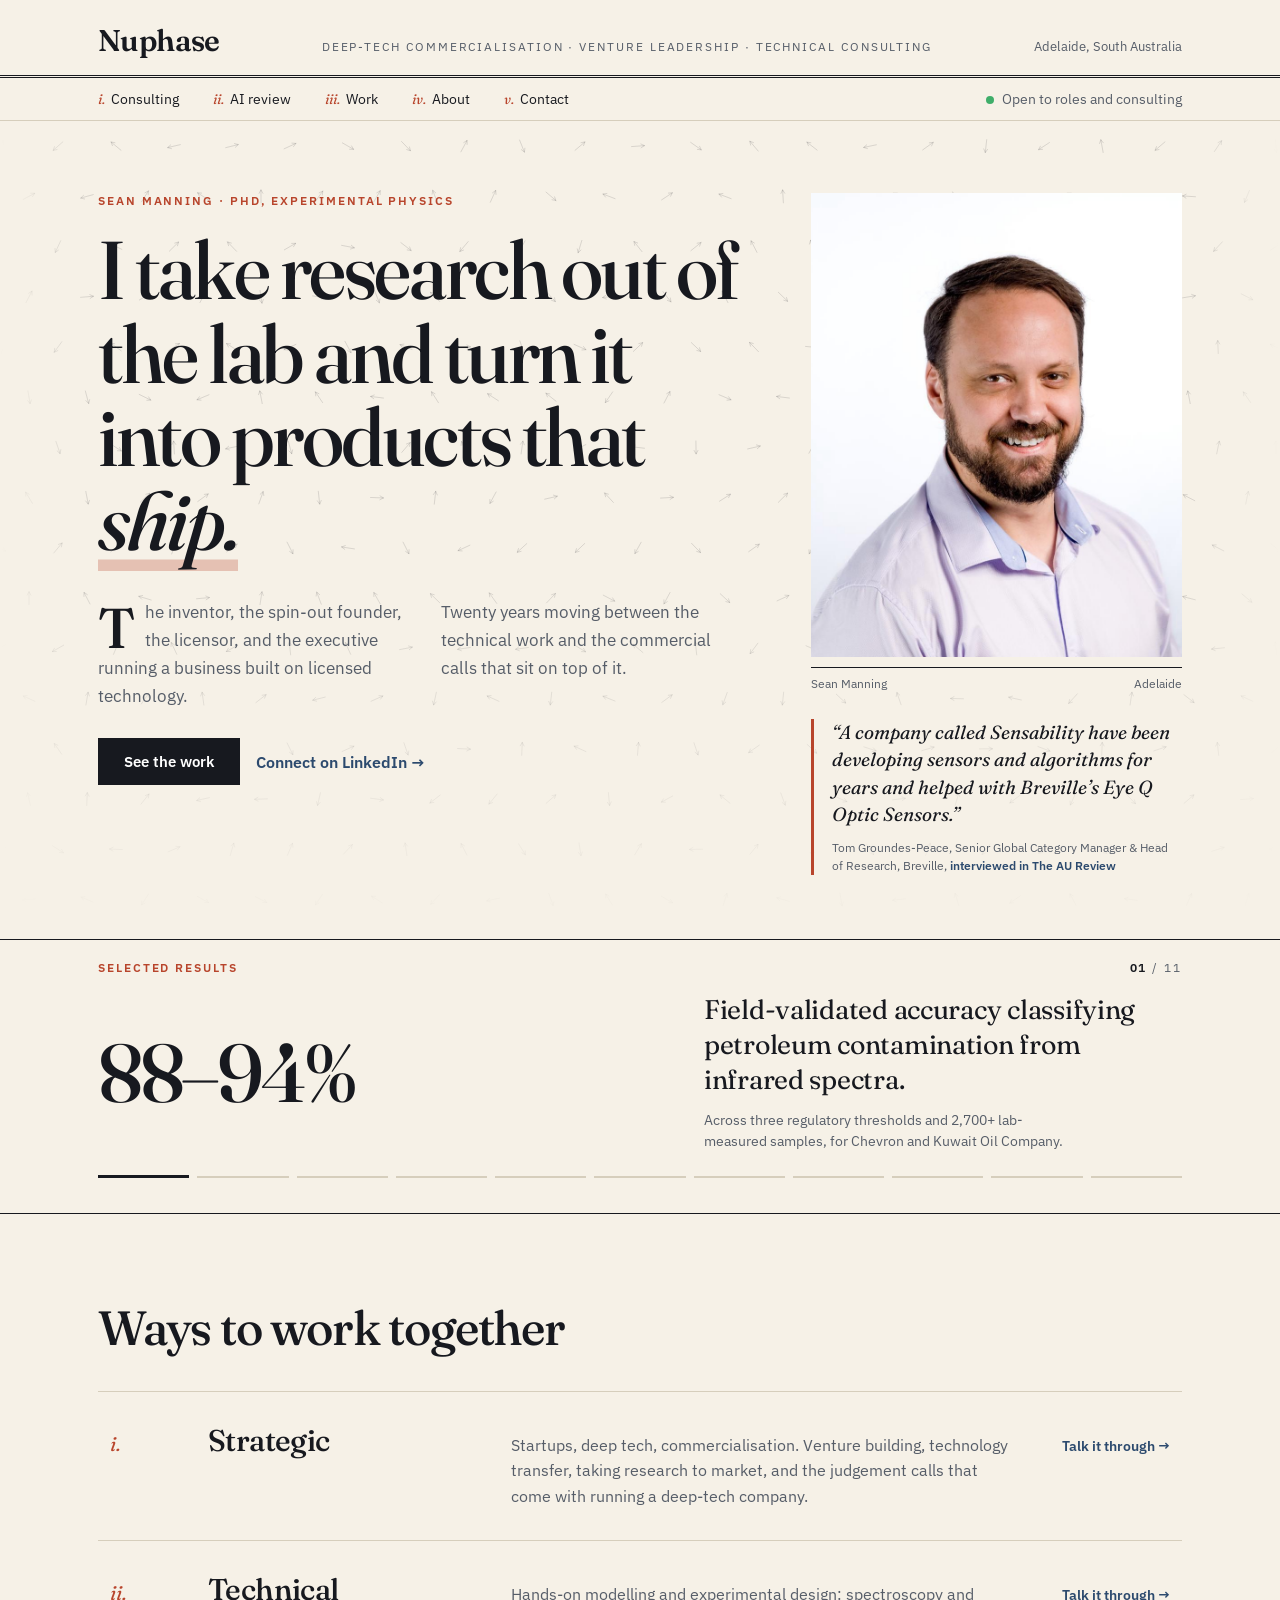
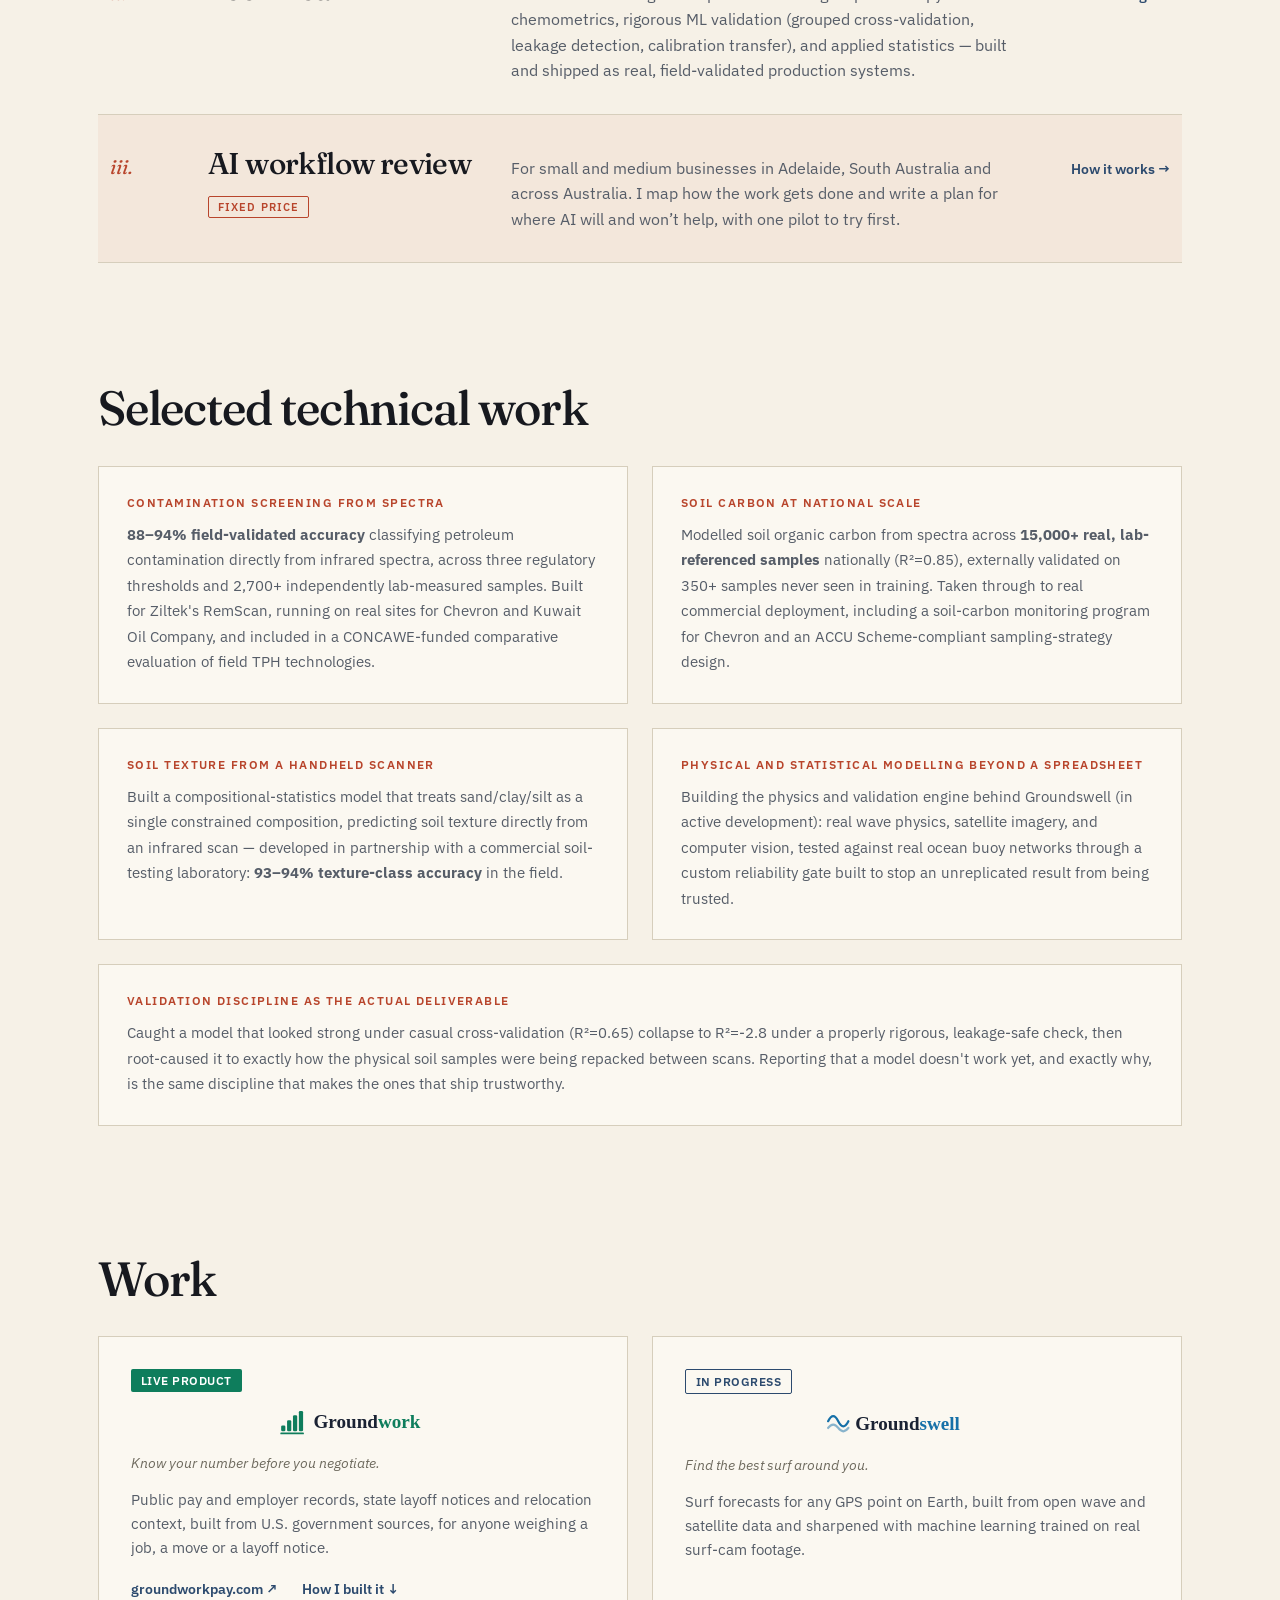
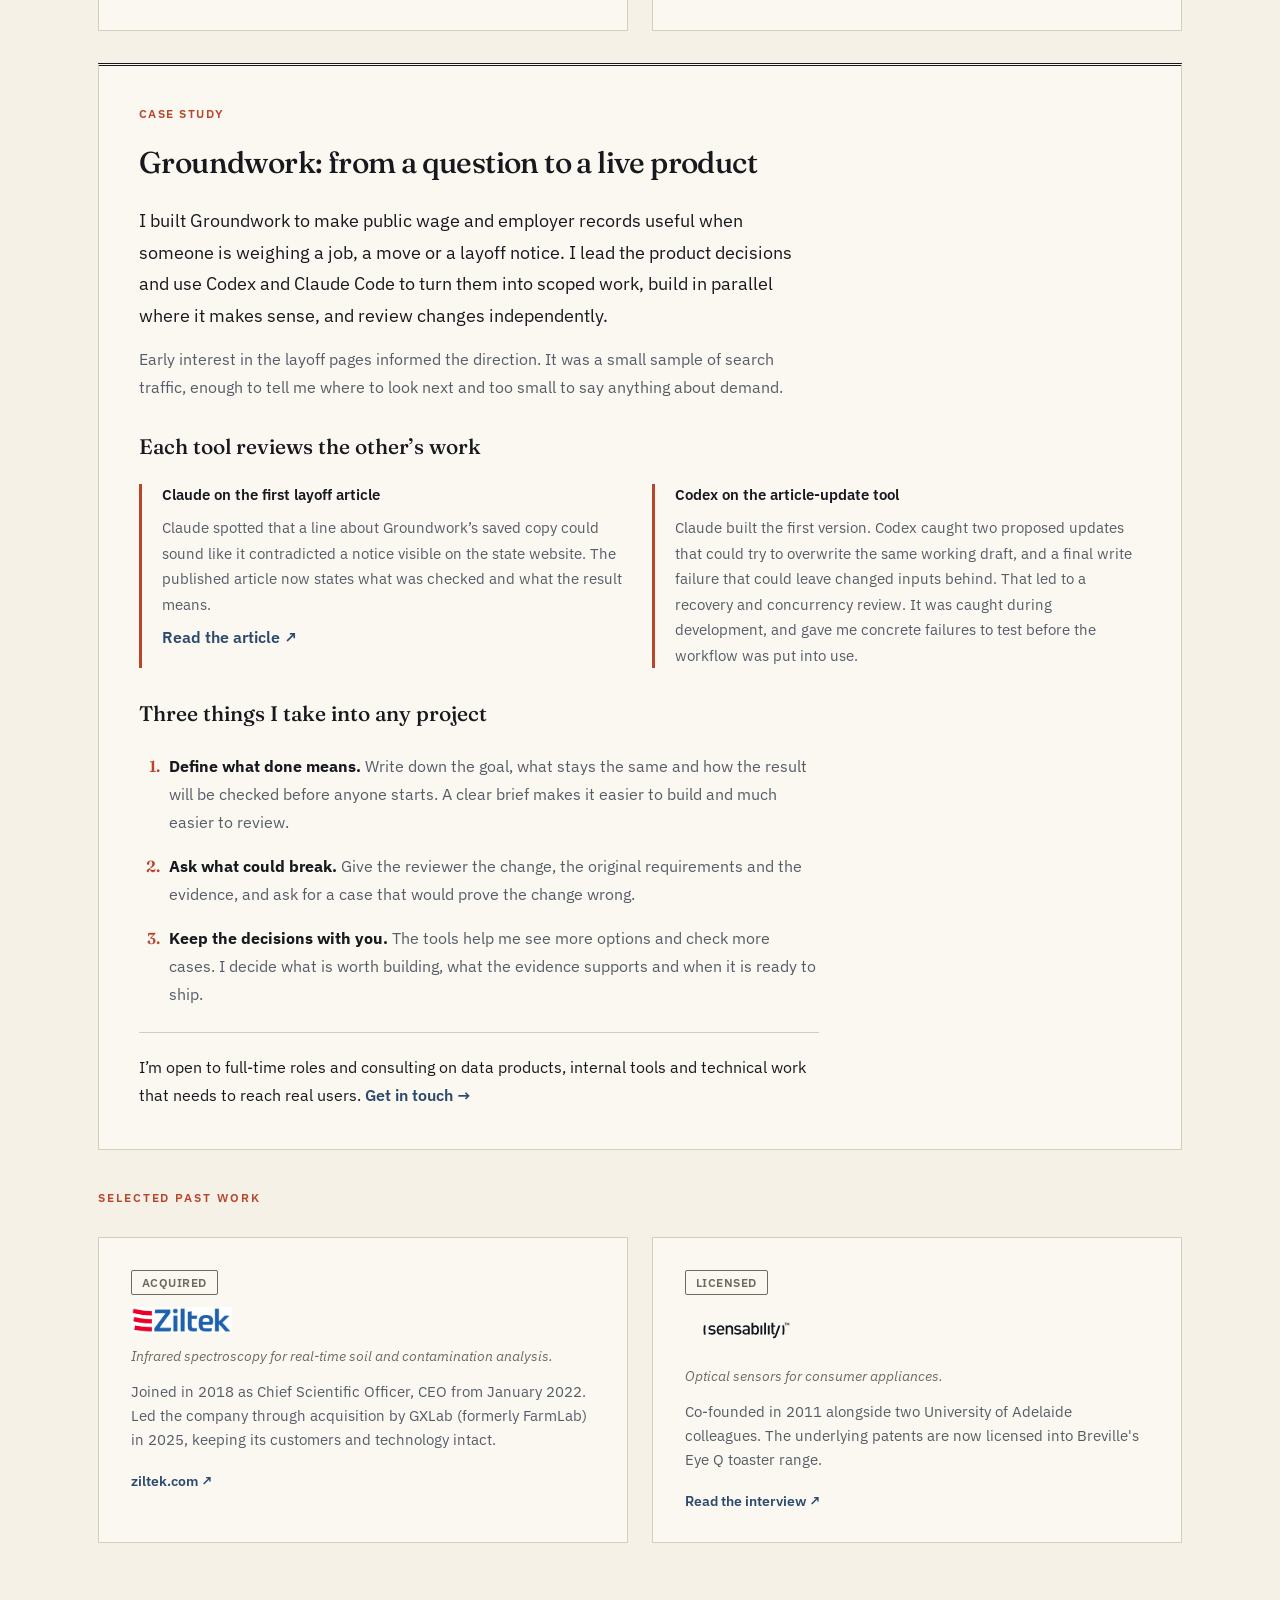
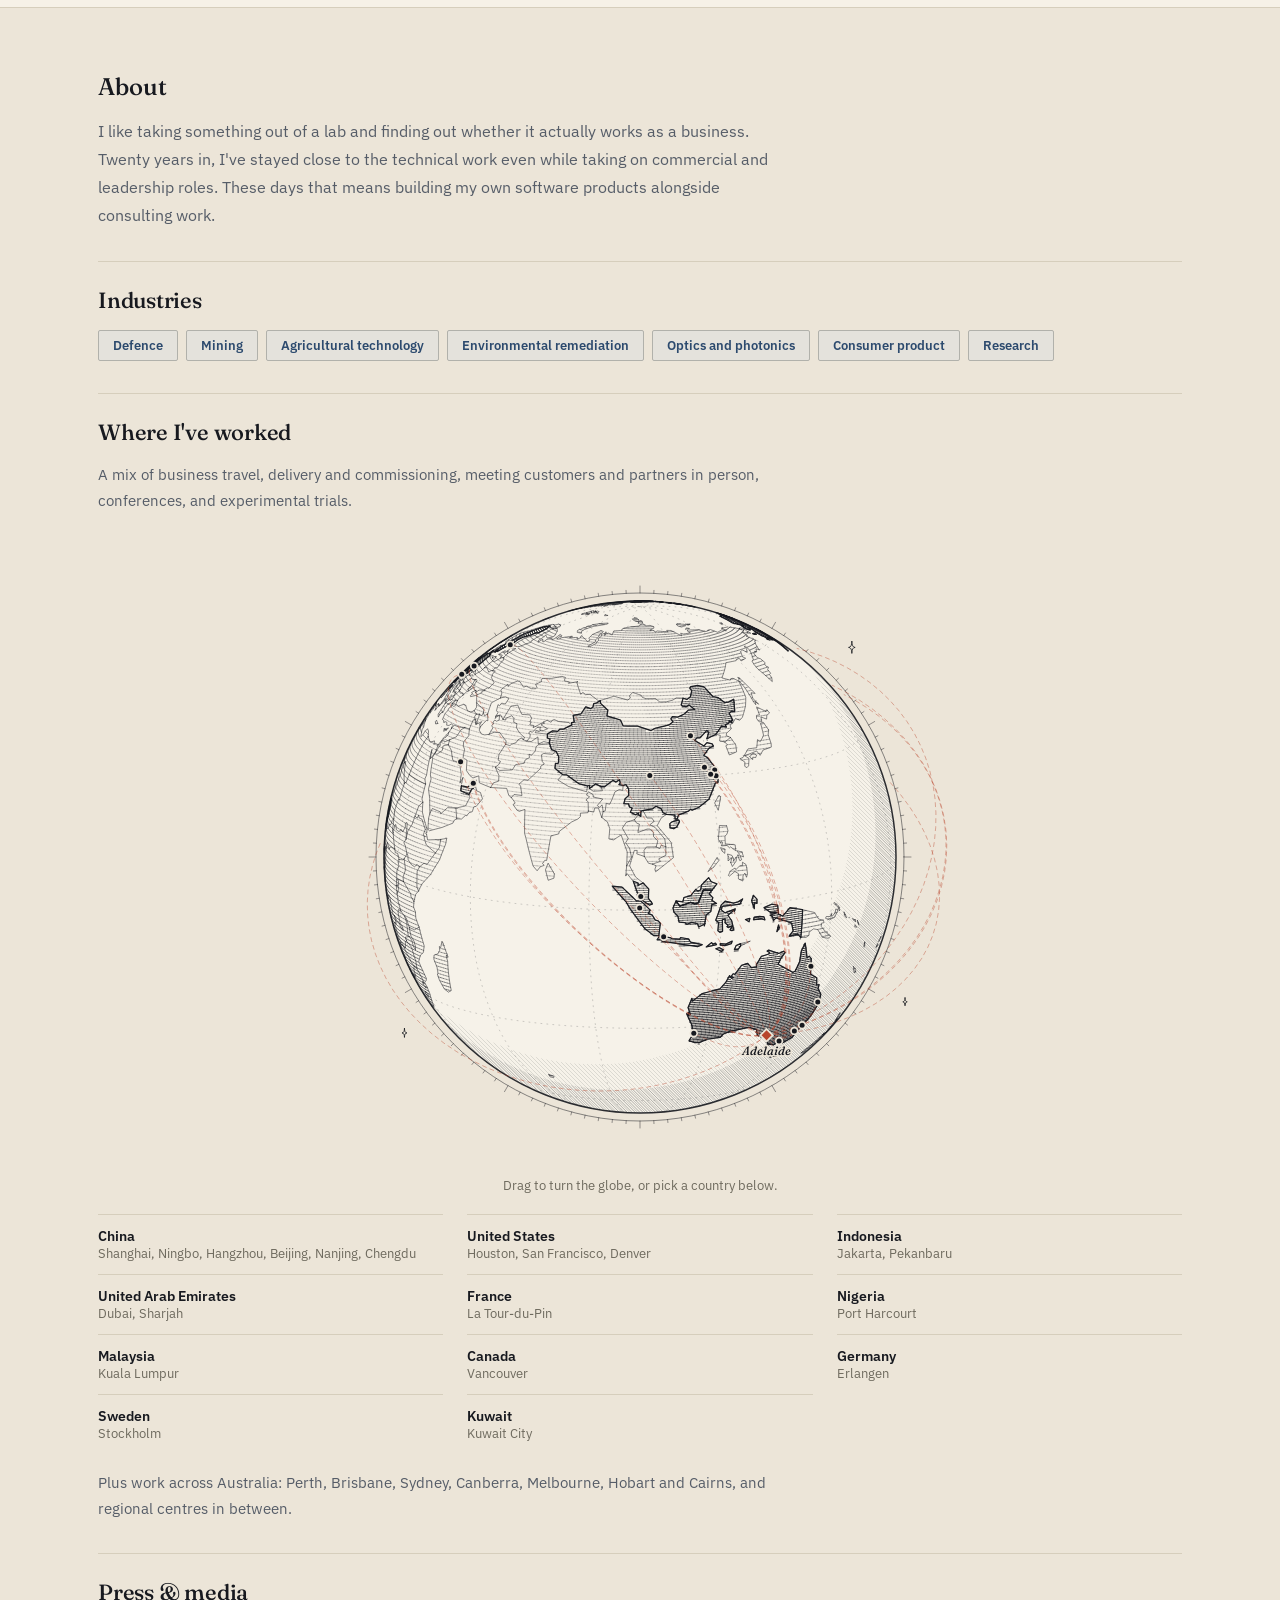
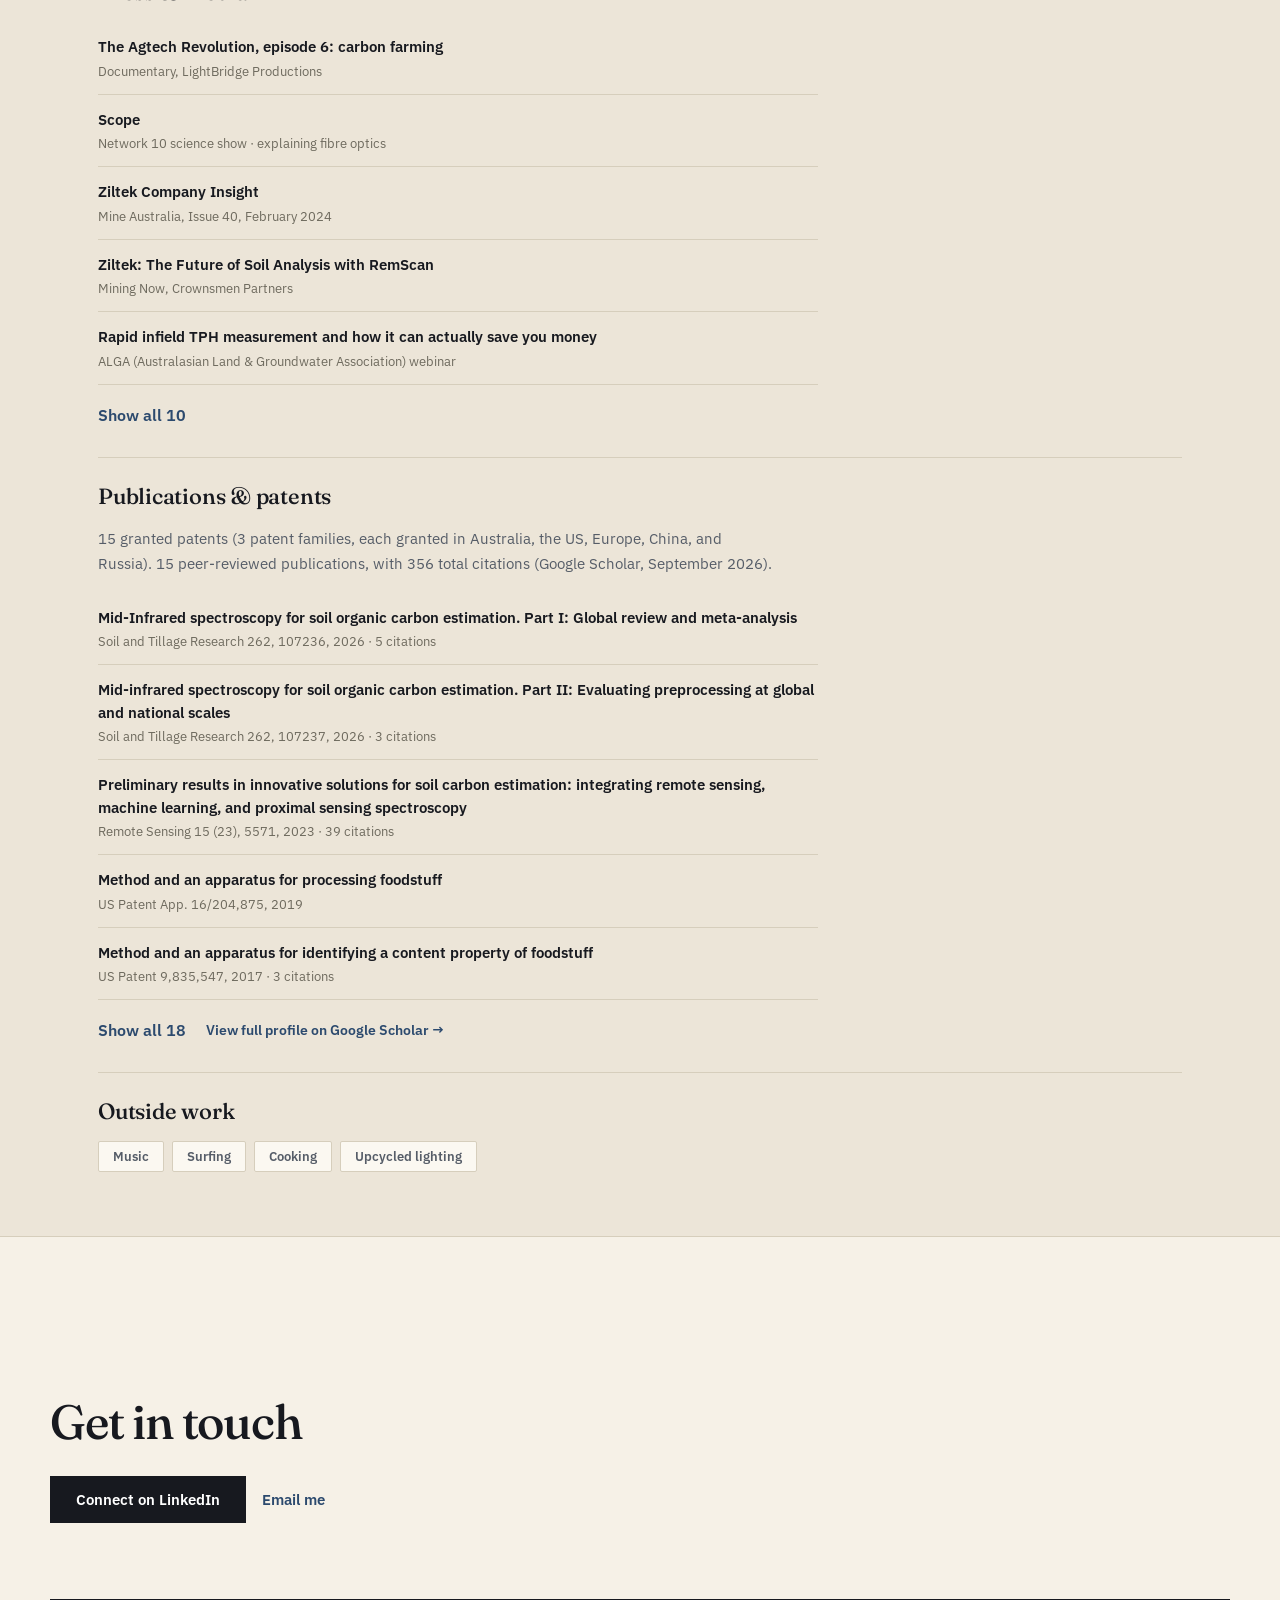
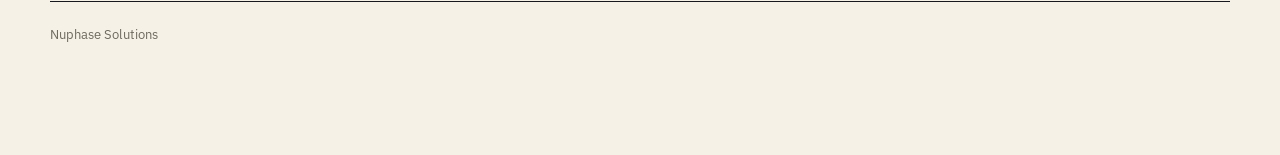
==== index.html @ c2820732 "Correct Ziltek CEO start date to January 2022 and CSO title Co-Authored-By: Claude Sonnet 5.5 <norep" ====
<!doctype html>
<html lang="en">
<head>
<meta charset="utf-8">
<meta name="viewport" content="width=device-width, initial-scale=1">
<script async src="https://www.googletagmanager.com/gtag/js?id=G-E9MF7V7F8T"></script>
<script>
  window.dataLayer = window.dataLayer || [];
  function gtag(){dataLayer.push(arguments);}
  gtag('js', new Date());
  gtag('config', 'G-E9MF7V7F8T');
</script>
<title>Sean Manning | Deep-Tech Commercialisation Consultant | Nuphase</title>
<meta name="description" content="Sean Manning, PhD physicist and former CEO. Consulting on deep-tech commercialisation, venture building, spectroscopy, chemometrics and machine learning.">
<link rel="canonical" href="https://nuphase.tech/">
<link rel="icon" type="image/svg+xml" href="assets/favicon.svg">
<meta property="og:type" content="website">
<meta property="og:locale" content="en_AU">
<meta property="og:url" content="https://nuphase.tech/">
<meta property="og:site_name" content="Nuphase">
<meta property="og:title" content="Sean Manning | Deep-Tech Commercialisation Consultant">
<meta property="og:description" content="PhD physicist and former CEO. Consulting on deep-tech commercialisation, venture building, spectroscopy, chemometrics and machine learning.">
<meta property="og:image" content="https://nuphase.tech/assets/headshot.jpg">
<meta property="og:image:width" content="1024">
<meta property="og:image:height" content="1024">
<meta property="og:image:alt" content="Sean Manning">
<meta name="twitter:card" content="summary_large_image">
<meta name="twitter:title" content="Sean Manning | Deep-Tech Commercialisation Consultant">
<meta name="twitter:description" content="PhD physicist and former CEO. Consulting on deep-tech commercialisation, venture building, spectroscopy, chemometrics and machine learning.">
<meta name="twitter:image" content="https://nuphase.tech/assets/headshot.jpg">
<script type="application/ld+json">
{
  "@context": "https://schema.org",
  "@graph": [
    {
      "@type": "WebSite",
      "@id": "https://nuphase.tech/#website",
      "url": "https://nuphase.tech/",
      "name": "Nuphase",
      "publisher": { "@id": "https://nuphase.tech/#person" }
    },
    {
      "@type": "Person",
      "@id": "https://nuphase.tech/#person",
      "name": "Sean Manning",
      "honorificPrefix": "Dr",
      "url": "https://nuphase.tech/",
      "image": "https://nuphase.tech/assets/headshot.jpg",
      "description": "PhD physicist and former CEO. Consulting on deep-tech commercialisation, venture building, spectroscopy, chemometrics and machine learning.",
      "jobTitle": "Deep-tech commercialisation consultant",
      "worksFor": { "@type": "Organization", "name": "Nuphase" },
      "alumniOf": { "@type": "CollegeOrUniversity", "name": "University of Adelaide" },
      "knowsAbout": ["Research commercialisation", "Technology transfer", "Venture building", "Spectroscopy", "Chemometrics", "Machine learning", "Experimental design", "AI workflow design for small business"],
      "sameAs": [
        "https://www.linkedin.com/in/sean-manning-827510138/",
        "https://scholar.google.com/citations?user=vvfIEkIAAAAJ"
      ]
    }
  ]
}
</script>
<link rel="preconnect" href="https://fonts.googleapis.com">
<link rel="preconnect" href="https://fonts.gstatic.com" crossorigin>
<link href="https://fonts.googleapis.com/css2?family=Fraunces:ital,opsz,wght@0,9..144,500;0,9..144,600;0,9..144,700;1,9..144,500&family=IBM+Plex+Sans:wght@400;500;600&display=swap" rel="stylesheet">
<link rel="stylesheet" href="styles.css">
</head>
<body>

<header class="mast">
  <div class="wrap">
    <div class="logo">Nuphase</div>
    <div class="tagline">Deep-tech commercialisation &middot; Venture leadership &middot; Technical consulting</div>
    <div class="where">Adelaide, South Australia</div>
  </div>
</header>
<nav class="contents" aria-label="Sections">
  <div class="wrap">
    <a href="#consulting"><span>i.</span>Consulting</a>
    <a href="/ai-workflow-review/"><span>ii.</span>AI review</a>
    <a href="#work"><span>iii.</span>Work</a>
    <a href="#about"><span>iv.</span>About</a>
    <a href="#contact"><span>v.</span>Contact</a>
    <div class="sp"></div>
    <div class="live"><i></i>Open to roles and consulting</div>
  </div>
</nav>

<section class="hero-home">
  <canvas id="vf" aria-hidden="true"></canvas>
  <div class="wrap hero-grid">
    <div class="hero-main">
      <div class="kicker">Sean Manning &middot; PhD, experimental physics</div>
      <h1>I take research out of the lab and turn it into products that <em>ship.</em></h1>
      <div class="intro">
        <p>The inventor, the spin-out founder, the licensor, and the executive running a business built on licensed technology.</p>
        <p>Twenty years moving between the technical work and the commercial calls that sit on top of it.</p>
      </div>
      <div class="cta-row">
        <a href="#work" class="btn-primary">See the work</a>
        <a href="https://www.linkedin.com/in/sean-manning-827510138/" class="link">Connect on LinkedIn &rarr;</a>
      </div>
    </div>
    <aside class="portrait">
      <img src="assets/headshot.jpg" alt="Sean Manning">
      <div class="cap"><span>Sean Manning</span><span>Adelaide</span></div>
      <blockquote>&ldquo;A company called Sensability have been developing sensors and algorithms for years and helped with Breville&rsquo;s Eye Q Optic Sensors.&rdquo;
        <small>Tom Groundes-Peace, Senior Global Category Manager &amp; Head of Research, Breville, <a href="https://www.theaureview.com/technology/breville-eye-q-toaster-interview-sensors-insights-technology/" class="link">interviewed in The AU Review</a></small></blockquote>
    </aside>
  </div>
</section>

<div class="band achv" id="achv" role="region" aria-label="Selected results">
  <div class="wrap">
    <div class="achv-top">
      <span class="achv-k">Selected results</span>
      <span class="achv-count"><b id="ac-i">01</b> / <span id="ac-n">11</span></span>
    </div>
    <div class="achv-slide" id="slide">
      <div class="achv-fig" id="af">88&ndash;94%</div>
      <div class="achv-text"><p id="at">Field-validated accuracy classifying petroleum contamination from infrared spectra.</p><small id="as">Across three regulatory thresholds and 2,700+ lab-measured samples, for Chevron and Kuwait Oil Company.</small></div>
    </div>
    <div class="achv-pips" id="pips"></div>
  </div>
</div>

<section id="consulting" class="index">
  <div class="wrap">
    <h2>Ways to work together</h2>
    <a class="row" href="#contact">
      <div class="n">i.</div>
      <h3>Strategic</h3>
      <p>Startups, deep tech, commercialisation. Venture building, technology transfer, taking research to market, and the judgement calls that come with running a deep-tech company.</p>
      <div class="go">Talk it through &rarr;</div>
    </a>
    <a class="row" href="#contact">
      <div class="n">ii.</div>
      <h3>Technical</h3>
      <p>Hands-on modelling and experimental design: spectroscopy and chemometrics, rigorous ML validation (grouped cross-validation, leakage detection, calibration transfer), and applied statistics &mdash; built and shipped as real, field-validated production systems.</p>
      <div class="go">Talk it through &rarr;</div>
    </a>
    <a class="row ai" href="/ai-workflow-review/">
      <div class="n">iii.</div>
      <h3>AI workflow review<br><span class="badge">Fixed price</span></h3>
      <p>For small and medium businesses in Adelaide, South Australia and across Australia. I map how the work gets done and write a plan for where AI will and won&rsquo;t help, with one pilot to try first.</p>
      <div class="go">How it works &rarr;</div>
    </a>
  </div>
</section>

<section id="technical-work" class="plain">
  <div class="wrap section-stack">
    <h2>Selected technical work</h2>
    <div class="card-grid">
      <div class="card">
        <div class="card-label">Contamination screening from spectra</div>
        <p><strong>88&ndash;94% field-validated accuracy</strong> classifying petroleum contamination directly from infrared spectra, across three regulatory thresholds and 2,700+ independently lab-measured samples. Built for Ziltek's RemScan, running on real sites for Chevron and Kuwait Oil Company, and included in a CONCAWE-funded comparative evaluation of field TPH technologies.</p>
      </div>
      <div class="card">
        <div class="card-label">Soil carbon at national scale</div>
        <p>Modelled soil organic carbon from spectra across <strong>15,000+ real, lab-referenced samples</strong> nationally (R&sup2;=0.85), externally validated on 350+ samples never seen in training. Taken through to real commercial deployment, including a soil-carbon monitoring program for Chevron and an ACCU Scheme-compliant sampling-strategy design.</p>
      </div>
      <div class="card">
        <div class="card-label">Soil texture from a handheld scanner</div>
        <p>Built a compositional-statistics model that treats sand/clay/silt as a single constrained composition, predicting soil texture directly from an infrared scan &mdash; developed in partnership with a commercial soil-testing laboratory: <strong>93&ndash;94% texture-class accuracy</strong> in the field.</p>
      </div>
      <div class="card">
        <div class="card-label">Physical and statistical modelling beyond a spreadsheet</div>
        <p>Building the physics and validation engine behind Groundswell (in active development): real wave physics, satellite imagery, and computer vision, tested against real ocean buoy networks through a custom reliability gate built to stop an unreplicated result from being trusted.</p>
      </div>
      <div class="card" style="grid-column: 1 / -1;">
        <div class="card-label">Validation discipline as the actual deliverable</div>
        <p>Caught a model that looked strong under casual cross-validation (R&sup2;=0.65) collapse to R&sup2;=-2.8 under a properly rigorous, leakage-safe check, then root-caused it to exactly how the physical soil samples were being repacked between scans. Reporting that a model doesn't work yet, and exactly why, is the same discipline that makes the ones that ship trustworthy.</p>
      </div>
    </div>
  </div>
</section>

<section id="work" class="plain">
  <div class="wrap section-stack">
    <h2>Work</h2>
    <div class="card-grid">
      <div class="card work-card">
        <span class="tag-pill live">Live product</span>
        <img class="logo" src="assets/groundwork-logo.svg" alt="Groundwork">
        <p class="tagline">Know your number before you negotiate.</p>
        <p class="desc">Public pay and employer records, state layoff notices and relocation context, built from U.S. government sources, for anyone weighing a job, a move or a layoff notice.</p>
        <div class="card-links">
          <a href="https://groundworkpay.com" class="link">groundworkpay.com &nearr;</a>
          <a href="#groundwork-case-study" class="link">How I built it &darr;</a>
        </div>
      </div>
      <div class="card work-card">
        <span class="tag-pill in-progress">In progress</span>
        <img class="logo" src="assets/groundswell-logo.svg" alt="Groundswell">
        <p class="tagline">Find the best surf around you.</p>
        <p class="desc">Surf forecasts for any GPS point on Earth, built from open wave and satellite data and sharpened with machine learning trained on real surf-cam footage.</p>
      </div>
    </div>

    <article id="groundwork-case-study" class="case-study" aria-labelledby="gw-case-title">
      <div class="card-label">Case study</div>
      <h3 id="gw-case-title">Groundwork: from a question to a live product</h3>
      <div class="case-body">
        <p class="case-lead">I built Groundwork to make public wage and employer records useful when someone is weighing a job, a move or a layoff notice. I lead the product decisions and use Codex and Claude Code to turn them into scoped work, build in parallel where it makes sense, and review changes independently.</p>
        <p>Early interest in the layoff pages informed the direction. It was a small sample of search traffic, enough to tell me where to look next and too small to say anything about demand.</p>
      </div>

      <h4>Each tool reviews the other&rsquo;s work</h4>
      <div class="review-grid">
        <div class="review">
          <h5>Claude on the first layoff article</h5>
          <p>Claude spotted that a line about Groundwork&rsquo;s saved copy could sound like it contradicted a notice visible on the state website. The published article now states what was checked and what the result means.</p>
          <a href="https://groundworkpay.com/insights/comcast-layoff-notices-pennsylvania-washington" class="link">Read the article &nearr;</a>
        </div>
        <div class="review">
          <h5>Codex on the article-update tool</h5>
          <p>Claude built the first version. Codex caught two proposed updates that could try to overwrite the same working draft, and a final write failure that could leave changed inputs behind. That led to a recovery and concurrency review. It was caught during development, and gave me concrete failures to test before the workflow was put into use.</p>
        </div>
      </div>

      <h4>Three things I take into any project</h4>
      <ol class="principles">
        <li><strong>Define what done means.</strong> Write down the goal, what stays the same and how the result will be checked before anyone starts. A clear brief makes it easier to build and much easier to review.</li>
        <li><strong>Ask what could break.</strong> Give the reviewer the change, the original requirements and the evidence, and ask for a case that would prove the change wrong.</li>
        <li><strong>Keep the decisions with you.</strong> The tools help me see more options and check more cases. I decide what is worth building, what the evidence supports and when it is ready to ship.</li>
      </ol>

      <p class="case-close">I&rsquo;m open to full-time roles and consulting on data products, internal tools and technical work that needs to reach real users. <a href="#contact" class="link">Get in touch &rarr;</a></p>
    </article>

    <p class="work-subhead">Selected past work</p>
    <div class="card-grid">
      <div class="card work-card">
        <span class="tag-pill past">Acquired</span>
        <img class="logo" src="assets/ziltek-logo.png" alt="Ziltek" width="101" height="26" style="height: 26px; width: 101px;">
        <p class="tagline">Infrared spectroscopy for real-time soil and contamination analysis.</p>
        <p class="desc">Joined in 2018 as Chief Scientific Officer, CEO from January 2022. Led the company through acquisition by GXLab (formerly FarmLab) in 2025, keeping its customers and technology intact.</p>
        <a href="https://ziltek.com/products/hardware/remscan/" class="link" style="font-size: 14px; margin-top: 8px;">ziltek.com &nearr;</a>
      </div>
      <div class="card work-card">
        <span class="tag-pill past">Licensed</span>
        <img class="logo" src="assets/sensability-logo.svg" alt="Sensability" width="118" height="46" style="height: 46px; width: 118px;">
        <p class="tagline">Optical sensors for consumer appliances.</p>
        <p class="desc">Co-founded in 2011 alongside two University of Adelaide colleagues. The underlying patents are now licensed into Breville's Eye Q toaster range.</p>
        <a href="https://www.theaureview.com/technology/breville-eye-q-toaster-interview-sensors-insights-technology/" class="link" style="font-size: 14px; margin-top: 8px;">Read the interview &nearr;</a>
      </div>
    </div>
  </div>
</section>

<section id="about" class="panel">
  <div class="wrap section-stack">

    <div class="about-block about-intro">
      <h2>About</h2>
      <p>I like taking something out of a lab and finding out whether it actually works as a business. Twenty years in, I've stayed close to the technical work even while taking on commercial and leadership roles. These days that means building my own software products alongside consulting work.</p>
    </div>

    <div class="about-block">
      <h3>Industries</h3>
      <div class="pill-row">
        <span class="pill accent">Defence</span>
        <span class="pill accent">Mining</span>
        <span class="pill accent">Agricultural technology</span>
        <span class="pill accent">Environmental remediation</span>
        <span class="pill accent">Optics and photonics</span>
        <span class="pill accent">Consumer product</span>
        <span class="pill accent">Research</span>
      </div>
    </div>

    <div class="about-block">
      <h3>Where I've worked</h3>
      <p>A mix of business travel, delivery and commissioning, meeting customers and partners in person, conferences, and experimental trials.</p>
      <figure class="wmap" id="worked-map" aria-hidden="true" hidden><figcaption class="wmap-hint">Drag to turn the globe, or pick a country below.</figcaption></figure>
      <div class="place-grid">
        <div data-c="china"><div class="country">China</div><div class="cities">Shanghai, Ningbo, Hangzhou, Beijing, Nanjing, Chengdu</div></div>
        <div data-c="united-states"><div class="country">United States</div><div class="cities">Houston, San Francisco, Denver</div></div>
        <div data-c="indonesia"><div class="country">Indonesia</div><div class="cities">Jakarta, Pekanbaru</div></div>
        <div data-c="united-arab-emirates"><div class="country">United Arab Emirates</div><div class="cities">Dubai, Sharjah</div></div>
        <div data-c="france"><div class="country">France</div><div class="cities">La Tour-du-Pin</div></div>
        <div data-c="nigeria"><div class="country">Nigeria</div><div class="cities">Port Harcourt</div></div>
        <div data-c="malaysia"><div class="country">Malaysia</div><div class="cities">Kuala Lumpur</div></div>
        <div data-c="canada"><div class="country">Canada</div><div class="cities">Vancouver</div></div>
        <div data-c="germany"><div class="country">Germany</div><div class="cities">Erlangen</div></div>
        <div data-c="sweden"><div class="country">Sweden</div><div class="cities">Stockholm</div></div>
        <div data-c="kuwait"><div class="country">Kuwait</div><div class="cities">Kuwait City</div></div>
      </div>
      <p class="place-note" data-c="australia">Plus work across Australia: Perth, Brisbane, Sydney, Canberra, Melbourne, Hobart and Cairns, and regional centres in between.</p>
    </div>

    <div class="about-block">
      <h3>Press &amp; media</h3>
      <div id="media-list">
        <div class="media-item">
          <a href="https://lightbridge.productions/the-agtech-revolution/" class="media-title" target="_blank" rel="noopener">The Agtech Revolution, episode 6: carbon farming</a>
          <div class="media-detail">Documentary, LightBridge Productions</div>
        </div>
        <div class="media-item">
          <a href="https://en.wikipedia.org/wiki/Scope_(Australian_TV_series)" class="media-title" target="_blank" rel="noopener">Scope</a>
          <div class="media-detail">Network 10 science show &middot; explaining fibre optics</div>
        </div>
        <div class="media-item">
          <a href="https://mine.nridigital.com/mine_australia_feb24/ziltek_company_insight" class="media-title" target="_blank" rel="noopener">Ziltek Company Insight</a>
          <div class="media-detail">Mine Australia, Issue 40, February 2024</div>
        </div>
        <div class="media-item">
          <a href="https://www.youtube.com/watch?v=B3xmZM6RcGs" class="media-title" target="_blank" rel="noopener">Ziltek: The Future of Soil Analysis with RemScan</a>
          <div class="media-detail">Mining Now, Crownsmen Partners</div>
        </div>
        <div class="media-item">
          <a href="https://landandgroundwater.com/events/webinar-rapid-infield-tph-measurement-and-how-it-can-actually-save-you-money/" class="media-title" target="_blank" rel="noopener">Rapid infield TPH measurement and how it can actually save you money</a>
          <div class="media-detail">ALGA (Australasian Land &amp; Groundwater Association) webinar</div>
        </div>
        <div class="media-item media-extra">
          <a href="https://www.youtube.com/watch?v=Qnumb-O2H54" class="media-title" target="_blank" rel="noopener">Unveiling RemScan: Ziltek's game-changing technology for oil spill detection</a>
          <div class="media-detail">Mining Now, Crownsmen Partners</div>
        </div>
        <div class="media-item media-extra">
          <a href="https://www.crownsmen.com/the-future-of-soil-analysis-zilteks-remscan/" class="media-title" target="_blank" rel="noopener">The future of soil analysis: Ziltek's RemScan</a>
          <div class="media-detail">Crownsmen Partners</div>
        </div>
        <div class="media-item media-extra">
          <a href="https://www.soilscienceaustralia.org.au/branches/sa-branch-webinar-remscan-in-situ-soil-measurement/" class="media-title" target="_blank" rel="noopener">RemScan in-situ soil measurement</a>
          <div class="media-detail">Soil Science Australia, SA Branch webinar</div>
        </div>
        <div class="media-item media-extra">
          <a href="https://www.youtube.com/watch?v=YxDRBRrtPlw" class="media-title" target="_blank" rel="noopener">What's next at GXLab following the acquisition?</a>
          <div class="media-detail">GXLab (formerly FarmLab)</div>
        </div>
        <div class="media-item media-extra">
          <a href="https://www.evokeag.com/farmlabs-journey-to-gxlab-from-startup-alley-to-global-soil-solutions/" class="media-title" target="_blank" rel="noopener">FarmLab's journey to GXLab: from Startup Alley to global soil solutions</a>
          <div class="media-detail">evokeAG</div>
        </div>
      </div>
      <div class="pub-controls">
        <button id="media-toggle" class="link-btn">Show all 9</button>
      </div>
    </div>

    <div class="about-block">
      <h3>Publications &amp; patents</h3>
      <p>15 granted patents (3 patent families, each granted in Australia, the US, Europe, China, and Russia). 15 peer-reviewed publications, with 356 total citations (Google Scholar, September 2026).</p>
      <div id="pubs-list">
        <div class="pub-item">
          <div class="pub-title">Mid-Infrared spectroscopy for soil organic carbon estimation. Part I: Global review and meta-analysis</div>
          <div class="pub-detail">Soil and Tillage Research 262, 107236, 2026 &middot; 5 citations</div>
        </div>
        <div class="pub-item">
          <div class="pub-title">Mid-infrared spectroscopy for soil organic carbon estimation. Part II: Evaluating preprocessing at global and national scales</div>
          <div class="pub-detail">Soil and Tillage Research 262, 107237, 2026 &middot; 3 citations</div>
        </div>
        <div class="pub-item">
          <div class="pub-title">Preliminary results in innovative solutions for soil carbon estimation: integrating remote sensing, machine learning, and proximal sensing spectroscopy</div>
          <div class="pub-detail">Remote Sensing 15 (23), 5571, 2023 &middot; 39 citations</div>
        </div>
        <div class="pub-item">
          <div class="pub-title">Method and an apparatus for processing foodstuff</div>
          <div class="pub-detail">US Patent App. 16/204,875, 2019</div>
        </div>
        <div class="pub-item">
          <div class="pub-title">Method and an apparatus for identifying a content property of foodstuff</div>
          <div class="pub-detail">US Patent 9,835,547, 2017 &middot; 3 citations</div>
        </div>
        <div class="pub-item pub-extra">
          <div class="pub-title">Long-range modulating retroreflector communications</div>
          <div class="pub-detail">2017 IEEE International Conference on Space Optical Systems and Applications, 2017 &middot; 3 citations</div>
        </div>
        <div class="pub-item pub-extra">
          <div class="pub-title">Development and characterisation of FPGA modems using forward error correction for FSOC</div>
          <div class="pub-detail">Atmospheric Propagation XIII 9833, 133-141, 2016 &middot; 4 citations</div>
        </div>
        <div class="pub-item pub-extra">
          <div class="pub-title">Development and implementation of a robust angle of arrival turbulence measurement system</div>
          <div class="pub-detail">Optical Engineering 54 (11), 114104, 2015 &middot; 19 citations</div>
        </div>
        <div class="pub-item pub-extra">
          <div class="pub-title">Device and a method for characterising a chromatic property of foodstuff</div>
          <div class="pub-detail">US Patent App. 14/416,335, 2015 &middot; 8 citations</div>
        </div>
        <div class="pub-item pub-extra">
          <div class="pub-title">Demonstration of Asymmetric Lasercomm with Forward Error Correction</div>
          <div class="pub-detail">Aust. Institute of Physics Congress, 2014 &middot; 2 citations</div>
        </div>
        <div class="pub-item pub-extra">
          <div class="pub-title">Lead silicate microstructured optical fibres for electro-optical applications</div>
          <div class="pub-detail">Optics express 21 (25), 31309-31317, 2013 &middot; 14 citations</div>
        </div>
        <div class="pub-item pub-extra">
          <div class="pub-title">Luminescence from bismuth-germanate glasses and its manipulation through oxidants</div>
          <div class="pub-detail">Optical materials express 2 (10), 1320-1328, 2012 &middot; 67 citations</div>
        </div>
        <div class="pub-item pub-extra">
          <div class="pub-title">Ternary tellurite glasses for the fabrication of nonlinear optical fibres</div>
          <div class="pub-detail">Optical Materials Express 2 (2), 140-152, 2012 &middot; 163 citations</div>
        </div>
        <div class="pub-item pub-extra">
          <div class="pub-title">A study of tellurite glasses for electro-optic optical fibre devices</div>
          <div class="pub-detail">PhD thesis, University of Adelaide, 2011 &middot; 26 citations</div>
        </div>
        <div class="pub-item pub-extra">
          <div class="pub-title">Tellurite glasses for photonic devices with enhanced nonlinearity</div>
          <div class="pub-detail">2009</div>
        </div>
        <div class="pub-item pub-extra">
          <div class="pub-title">Improved maker fringes data analysis using genetic algorithms</div>
          <div class="pub-detail">2009</div>
        </div>
        <div class="pub-item pub-extra">
          <div class="pub-title">On the application of genetic algorithms to maker fringes analysis</div>
          <div class="pub-detail">2008</div>
        </div>
        <div class="pub-item pub-extra">
          <div class="pub-title">Eye safe solid state lasers for remote sensing and coherent laser radar</div>
          <div class="pub-detail">2005 IEEE LEOS Annual Meeting Conference Proceedings, 187-188, 2005</div>
        </div>
      </div>
      <div class="pub-controls">
        <button id="pubs-toggle" class="link-btn">Show all 18</button>
        <a href="https://scholar.google.com/citations?user=vvfIEkIAAAAJ&amp;hl=en" class="link" style="font-size: 14px;">View full profile on Google Scholar &rarr;</a>
      </div>
    </div>

    <div class="about-block">
      <h3>Outside work</h3>
      <div class="pill-row">
        <span class="pill neutral">Music</span>
        <span class="pill neutral">Surfing</span>
        <span class="pill neutral">Cooking</span>
        <span class="pill neutral">Upcycled lighting</span>
      </div>
    </div>

  </div>
</section>

<section id="contact" class="plain">
  <div class="wrap contact-panel">
    <h2>Get in touch</h2>
    <div class="contact-actions">
      <a href="https://www.linkedin.com/in/sean-manning-827510138/" class="btn-primary">Connect on LinkedIn</a>
      <button id="email-btn" class="link-btn" style="font-size: 15px;">Email me</button>
    </div>
    <div class="footer-line">Nuphase Solutions</div>
  </div>
</section>

<script src="assets/worldglobe.js" defer></script>
<script src="script.js"></script>
</body>
</html>
---- styles.css ----
:root {
  --paper: #f6f1e7;
  --paper-deep: #ece5d8;
  --card: #fbf8f1;
  --ink: #17191f;
  --ink-soft: #565d68;
  --muted: #6e6a5e;
  --line: #d6cebc;
  --accent: #2c4a6e;
  --red: #b8452c;
  --accent-tint-10: color-mix(in srgb, var(--accent) 9%, var(--paper));
  --accent-line: color-mix(in srgb, var(--accent) 22%, var(--line));
  --font-display: 'Fraunces', Georgia, 'Times New Roman', serif;
  --font-body: 'IBM Plex Sans', system-ui, sans-serif;
}

* { box-sizing: border-box; }

body {
  margin: 0;
  background: var(--paper);
  color: var(--ink);
  font-family: var(--font-body);
  -webkit-font-smoothing: antialiased;
}

a { color: inherit; text-decoration: none; }

.link {
  color: var(--accent);
  font-weight: 600;
  text-decoration: none;
}
.link:hover { text-decoration: underline; }

.link-btn {
  border: none;
  background: transparent;
  padding: 0;
  font: inherit;
  font-weight: 600;
  color: var(--accent);
  cursor: pointer;
}
.link-btn:hover { text-decoration: underline; }

.wrap {
  width: 100%;
  max-width: 1180px;
  margin: 0 auto;
  padding-left: 48px;
  padding-right: 48px;
  box-sizing: border-box;
}

h1, h2, h3 {
  font-family: var(--font-display);
  font-weight: 500;
  margin: 0;
}

/* Masthead and contents bar */
.mast { border-bottom: 3px double var(--ink); }
.mast .wrap { display: flex; align-items: baseline; justify-content: space-between; gap: 20px; padding-top: 22px; padding-bottom: 16px; flex-wrap: wrap; }
.logo { font-family: var(--font-display); font-size: 30px; font-weight: 600; letter-spacing: -0.02em; color: var(--ink); }
.tagline { font-size: 12px; letter-spacing: 0.16em; text-transform: uppercase; color: var(--ink-soft); }
.where { font-size: 13px; color: var(--ink-soft); }
.contents { border-bottom: 1px solid var(--line); }
.contents .wrap { display: flex; gap: 34px; padding-top: 12px; padding-bottom: 12px; font-size: 14px; overflow-x: auto; white-space: nowrap; }
.contents a span { font-family: var(--font-display); color: var(--red); margin-right: 6px; font-style: italic; }
.contents a:hover { color: var(--accent); }
.contents .sp { flex: 1; }
.contents .live { color: var(--ink-soft); }
.contents .live i { display: inline-block; width: 8px; height: 8px; border-radius: 50%; background: #3fae6a; margin-right: 8px; }

/* Homepage title area */
.hero-home { position: relative; overflow: hidden; padding: 72px 0 64px; }
#vf {
  position: absolute; left: 0; top: 0; width: 100%; height: 100%; z-index: 0; pointer-events: none;
  -webkit-mask-image: linear-gradient(to bottom, #000 0, #000 55%, transparent 100%), linear-gradient(to right, transparent 0, #000 7%, #000 93%, transparent 100%);
  -webkit-mask-composite: source-in;
  mask-image: linear-gradient(to bottom, #000 0, #000 55%, transparent 100%), linear-gradient(to right, transparent 0, #000 7%, #000 93%, transparent 100%);
  mask-composite: intersect;
}
.hero-grid { position: relative; z-index: 1; display: grid; grid-template-columns: 7fr 4fr; gap: 64px; align-items: start; }
.kicker { font-size: 12px; letter-spacing: 0.16em; text-transform: uppercase; color: var(--red); font-weight: 600; margin-bottom: 20px; }
.hero-home h1 { font-size: clamp(42px, 6.4vw, 84px); line-height: 1.02; letter-spacing: -0.03em; }
.hero-home h1 em { font-style: italic; box-shadow: inset 0 -0.14em 0 rgba(184, 69, 44, 0.28); }
.intro { margin-top: 36px; columns: 2; column-gap: 36px; font-size: 16.5px; line-height: 1.7; color: var(--ink-soft); }
.intro p { margin: 0 0 14px; break-inside: avoid; }
.intro p:first-child::first-letter { font-family: var(--font-display); font-size: 3.4em; float: left; line-height: 0.85; padding: 6px 10px 0 0; color: var(--ink); font-weight: 500; }
.hero-home .cta-row { margin-top: 28px; }
.portrait img { width: 100%; aspect-ratio: 4 / 5; object-fit: cover; display: block; filter: saturate(0.9); }
.portrait .cap { font-size: 12px; color: var(--ink-soft); margin-top: 10px; display: flex; justify-content: space-between; border-top: 1px solid var(--ink); padding-top: 8px; }
.portrait blockquote { margin: 28px 0 0; font-family: var(--font-display); font-style: italic; font-size: 19px; line-height: 1.45; padding-left: 18px; border-left: 3px solid var(--red); }
.portrait blockquote small { display: block; font-family: var(--font-body); font-style: normal; font-size: 12px; color: var(--ink-soft); margin-top: 10px; line-height: 1.5; }

/* Page title area on inner pages */
.hero-band { width: 100%; border-bottom: 1px solid var(--line); }
.hero {
  padding-top: 72px;
  padding-bottom: 64px;
  display: flex;
  align-items: center;
  gap: 56px;
}
.hero-text { display: flex; flex-direction: column; align-items: flex-start; gap: 24px; flex: 1 1 auto; min-width: 0; }
.eyebrow { font-size: 12px; font-weight: 600; letter-spacing: 0.16em; text-transform: uppercase; color: var(--red); }
.hero h1 { font-size: clamp(36px, 5vw, 60px); line-height: 1.04; letter-spacing: -0.03em; max-width: 18ch; }
.hero-sub { margin: 0; font-size: 18px; line-height: 1.65; color: var(--ink-soft); max-width: 600px; }
.cta-row { display: flex; gap: 16px; align-items: center; margin-top: 8px; flex-wrap: wrap; }
.btn-primary {
  display: inline-flex;
  align-items: center;
  padding: 14px 26px;
  background: var(--ink);
  color: #ffffff;
  border-radius: 0;
  font-size: 15px;
  font-weight: 600;
  transition: background 0.2s;
}
.btn-primary:hover { background: var(--accent); }

/* Selected results: one headline result at a time */
.band { border-top: 1px solid var(--ink); border-bottom: 1px solid var(--ink); }
.achv { position: relative; }
.achv .wrap { display: block; padding-top: 20px; padding-bottom: 22px; }
.achv-top { display: flex; justify-content: space-between; font-size: 12px; letter-spacing: 0.16em; text-transform: uppercase; color: var(--ink-soft); }
.achv-k { color: var(--red); font-weight: 600; }
.achv-count b { color: var(--ink); font-weight: 600; font-variant-numeric: tabular-nums; }
.achv-slide { display: grid; grid-template-columns: minmax(0, 1.15fr) minmax(0, 1fr); gap: 56px; align-items: center; min-height: 190px; padding: 14px 0 8px; }
/* Each piece settles into place a beat after the one before it: figure, then the line, then the detail. */
.achv-fig, .achv-text p, .achv-text small { transition: opacity 0.7s cubic-bezier(.22,.61,.36,1), transform 0.9s cubic-bezier(.22,.61,.36,1); }
.achv-text p { transition-delay: 0.12s; }
.achv-text small { transition-delay: 0.26s; }
.achv-slide.out .achv-fig, .achv-slide.out .achv-text p, .achv-slide.out .achv-text small { opacity: 0; transition-duration: 0.28s; transition-delay: 0s; }
.achv-slide.out .achv-fig { transform: translateY(10px); }
.achv-slide.out .achv-text p { transform: translateY(8px); }
.achv-slide.out .achv-text small { transform: translateY(6px); }
.achv-fig { font-family: var(--font-display); font-weight: 500; font-size: clamp(54px, 6.4vw, 92px); letter-spacing: -0.04em; line-height: 0.95; white-space: nowrap; }
.achv-text p { margin: 0; font-family: var(--font-display); font-size: clamp(20px, 2.1vw, 27px); line-height: 1.3; letter-spacing: -0.01em; }
.achv-text small { display: block; margin-top: 12px; font-size: 14px; line-height: 1.55; color: var(--ink-soft); max-width: 46ch; }
.achv-pips { display: flex; gap: 8px; }
.achv-pips button { flex: 1; height: 26px; padding: 0; background: none; border: none; cursor: pointer; position: relative; }
.achv-pips button::after { content: ""; position: absolute; left: 0; right: 0; top: 11px; height: 2px; background: var(--line); transition: background 0.5s ease, top 0.5s ease, height 0.5s ease; }
.achv-pips button:hover::after { background: var(--ink-soft); }
.achv-pips button[aria-current="true"]::after { background: var(--ink); height: 3px; top: 10px; }

/* Ways to work together: an editorial index */
.index { padding: 84px 0 56px; }
.index h2 { font-size: clamp(30px, 4vw, 48px); letter-spacing: -0.025em; margin: 0 0 34px; }
.row { display: grid; grid-template-columns: 70px 1.1fr 2fr 130px; gap: 28px; align-items: baseline; padding: 30px 12px; border-top: 1px solid var(--line); transition: background 0.2s, padding 0.2s; }
.row:last-child { border-bottom: 1px solid var(--line); }
.row:hover { background: rgba(44, 74, 110, 0.06); padding-left: 20px; }
.row .n { font-family: var(--font-display); font-style: italic; color: var(--red); font-size: 20px; }
.row h3 { font-weight: 500; font-size: 30px; letter-spacing: -0.02em; }
.row p { margin: 0; color: var(--ink-soft); line-height: 1.65; font-size: 15.5px; }
.row .go { font-weight: 600; color: var(--accent); font-size: 14px; text-align: right; }
.badge { display: inline-block; margin-top: 10px; font-family: var(--font-body); font-size: 11px; letter-spacing: 0.1em; text-transform: uppercase; border: 1px solid var(--red); color: var(--red); padding: 3px 9px; border-radius: 2px; font-weight: 600; }
.row.ai { background: rgba(184, 69, 44, 0.06); }

/* Generic section */
section.panel { width: 100%; padding: 64px 0; background: var(--paper-deep); border-top: 1px solid var(--line); border-bottom: 1px solid var(--line); }
section.plain { width: 100%; padding: 64px 0; }
.section-stack { display: flex; flex-direction: column; gap: 32px; }
.section-stack > h2, .contact-panel h2 { font-size: clamp(30px, 4vw, 48px); letter-spacing: -0.025em; line-height: 1.05; }
.card-grid { display: grid; grid-template-columns: repeat(2, minmax(0, 1fr)); gap: 24px; }
.card {
  border: 1px solid var(--line);
  border-radius: 0;
  padding: 28px;
  display: flex;
  flex-direction: column;
  gap: 12px;
  background: var(--card);
}
.card-label {
  font-size: 12px;
  font-weight: 600;
  letter-spacing: 0.12em;
  text-transform: uppercase;
  color: var(--red);
}
.card p { margin: 0; font-size: 15px; line-height: 1.7; color: var(--ink-soft); }

/* Work cards */
.work-card { padding: 32px; }
.tag-pill {
  display: inline-flex;
  align-self: flex-start;
  padding: 4px 10px;
  font-size: 12px;
  font-weight: 600;
  letter-spacing: 0.04em;
  text-transform: uppercase;
  border-radius: 2px;
}
.tag-pill.live { background: #0e7d5c; color: #ffffff; }
.tag-pill.in-progress { background: transparent; border: 1px solid var(--accent); color: var(--accent); }
.tag-pill.past { background: transparent; border: 1px solid var(--muted); color: var(--muted); }
.work-subhead { font-size: 12px; font-weight: 600; text-transform: uppercase; letter-spacing: 0.16em; color: var(--red); margin: 8px 0 0; }
.work-card img.logo { height: 36px; width: auto; display: block; }
.work-card .tagline { margin: 0; font-size: 14px; font-style: italic; color: var(--muted); letter-spacing: 0; text-transform: none; }
.work-card p.desc { margin: 0; font-size: 15px; line-height: 1.6; color: var(--ink-soft); }

.card-links { display: flex; flex-wrap: wrap; gap: 8px 24px; margin-top: 8px; font-size: 14px; }
.card-wide { grid-column: 1 / -1; }

/* AI workflow review page */
.page-note { margin: 0; font-size: 16px; line-height: 1.75; color: var(--ink-soft); max-width: 680px; }
.why-list { margin: 0; padding-left: 1.3em; display: flex; flex-direction: column; gap: 16px; max-width: 680px; }
.why-list li { padding-left: 6px; font-size: 16px; line-height: 1.75; color: var(--ink-soft); }
.why-list li::marker { color: var(--red); }
.why-list strong { color: var(--ink); }
.faq { gap: 20px; }
.faq-item { display: flex; flex-direction: column; gap: 6px; max-width: 680px; padding-bottom: 20px; border-bottom: 1px solid var(--line); }
.faq-item h3 { font-size: 20px; line-height: 1.35; }
.faq-item p { margin: 0; font-size: 16px; line-height: 1.75; color: var(--ink-soft); }
.contact-panel .page-note { margin-top: -8px; }

/* Groundwork case study */
.case-study {
  border: 1px solid var(--line);
  border-top: 3px double var(--ink);
  border-radius: 0;
  background: var(--card);
  padding: 40px;
  display: flex;
  flex-direction: column;
  gap: 24px;
  scroll-margin-top: 24px;
}
.case-study h3 { font-size: 30px; line-height: 1.2; letter-spacing: -0.02em; max-width: 680px; }
.case-study h4 { font-family: var(--font-display); font-weight: 500; font-size: 21px; line-height: 1.3; margin: 8px 0 0; }
.case-study h5 { font-family: var(--font-body); font-weight: 600; font-size: 15px; line-height: 1.4; margin: 0; color: var(--ink); }
.case-body { display: flex; flex-direction: column; gap: 14px; }
.case-study p { margin: 0; font-size: 16px; line-height: 1.75; color: var(--ink-soft); max-width: 680px; }
.case-study p.case-lead { font-size: 18px; color: var(--ink); }
.review-grid { display: grid; grid-template-columns: repeat(2, minmax(0, 1fr)); gap: 24px; }
.review { display: flex; flex-direction: column; align-items: flex-start; gap: 10px; padding-left: 20px; border-left: 3px solid var(--red); }
.review p { font-size: 15px; line-height: 1.7; }
.principles { margin: 0; padding-left: 1.5em; display: flex; flex-direction: column; gap: 16px; max-width: 680px; }
.principles li { padding-left: 6px; font-size: 16px; line-height: 1.75; color: var(--ink-soft); }
.principles li::marker { font-family: var(--font-display); font-weight: 600; color: var(--red); }
.principles li strong { color: var(--ink); }
.case-study p.case-close { padding-top: 20px; border-top: 1px solid var(--line); color: var(--ink); }

/* About subsections */
.about-block { display: flex; flex-direction: column; gap: 16px; padding-top: 24px; border-top: 1px solid var(--line); }
.about-block:first-child { padding-top: 0; border-top: none; }
.about-block h3 { font-size: 22px; letter-spacing: -0.01em; }
.about-block p, .about-block > p { margin: 0; font-size: 15px; line-height: 1.7; color: var(--ink-soft); max-width: 680px; }
.about-intro p { font-size: 16px; line-height: 1.75; max-width: 680px; }

.pill-row { display: flex; flex-wrap: wrap; gap: 8px; }
.pill { padding: 6px 14px; border-radius: 2px; font-size: 13px; font-weight: 600; }
.pill.accent { background: var(--accent-tint-10); color: var(--accent); border: 1px solid var(--accent-line); }
.pill.neutral { background: var(--card); color: var(--ink-soft); border: 1px solid var(--line); }

.place-grid { display: grid; grid-template-columns: repeat(3, minmax(0, 1fr)); gap: 0 24px; }
.place-grid > div { padding: 12px 8px 12px 0; border-top: 1px solid var(--line); transition: background 0.15s, padding 0.15s; cursor: default; }
.place-grid > div.on { background: rgba(184, 69, 44, 0.07); padding-left: 10px; }
.place-grid .country { font-size: 14px; font-weight: 600; color: var(--ink); }
.place-grid .cities { font-size: 13px; color: var(--muted); }
.place-note { margin: 0; font-size: 13px; color: var(--muted); transition: color 0.15s; }
.place-note.on { color: var(--red); }

/* Globe of places worked (line art, canvas) */
.wmap { margin: 8px 0 4px; padding: 0; position: relative; }
.wmap canvas.globe { display: block; width: 100%; max-width: 640px; margin: 0 auto; cursor: grab; touch-action: pan-y; }
.wmap canvas.globe.grabbing { cursor: grabbing; }
.wmap-hint { margin: 0; text-align: center; font-size: 13px; color: var(--muted); }

.pub-item { padding: 14px 0; border-bottom: 1px solid var(--line); display: flex; flex-direction: column; gap: 4px; max-width: 720px; }
.pub-item .pub-title { font-size: 15px; font-weight: 600; color: var(--ink); line-height: 1.5; }
.pub-item .pub-detail { font-size: 13px; color: var(--muted); }
.pub-item.pub-extra { display: none; }
#pubs-list.show-all .pub-item.pub-extra { display: flex; }
.pub-controls { display: flex; gap: 20px; align-items: center; margin-top: 4px; flex-wrap: wrap; }

.media-item { padding: 14px 0; border-bottom: 1px solid var(--line); display: flex; flex-direction: column; gap: 4px; max-width: 720px; }
.media-item .media-title { font-size: 15px; font-weight: 600; color: var(--ink); line-height: 1.5; text-decoration: none; }
.media-item .media-title:hover { color: var(--accent); }
.media-item .media-detail { font-size: 13px; color: var(--muted); }
.media-item.media-extra { display: none; }
#media-list.show-all .media-item.media-extra { display: flex; }

/* Contact */
.contact-panel { padding: 96px 0 48px; display: flex; flex-direction: column; align-items: flex-start; gap: 28px; }
.contact-actions { display: flex; gap: 16px; align-items: center; flex-wrap: wrap; }
.footer-line { width: 100%; margin-top: 48px; padding-top: 24px; border-top: 3px double var(--ink); font-size: 13px; color: var(--muted); }

/* Responsive */
@media (max-width: 900px) {
  .wrap { padding-left: 24px; padding-right: 24px; }
  .tagline { display: none; }
  .hero-grid { grid-template-columns: 1fr; gap: 36px; }
  .intro { columns: 1; }
  .portrait { max-width: 340px; }
  .achv-slide { grid-template-columns: 1fr; gap: 14px; min-height: 230px; }
  .achv-fig { font-size: clamp(48px, 15vw, 84px); }
  .row { grid-template-columns: 44px 1fr; gap: 10px 14px; }
  .row p, .row .go { grid-column: 2; text-align: left; }
  .hero { flex-direction: column-reverse; gap: 32px; padding-top: 48px; }
  .hero-text { max-width: 100%; }
  .hero-sub { max-width: 100%; }
}
@media (max-width: 800px) {
  .card-grid { grid-template-columns: 1fr; }
  .case-study { padding: 24px 20px; }
  .case-study h3 { font-size: 24px; }
  .review-grid { grid-template-columns: 1fr; }
  .place-grid { grid-template-columns: repeat(2, minmax(0, 1fr)); }
}
@media (max-width: 480px) {
  .place-grid { grid-template-columns: repeat(2, minmax(0, 1fr)); gap: 0 16px; }
  .contents .wrap { gap: 22px; }
}
@media (max-width: 360px) {
  .place-grid { grid-template-columns: 1fr; }
}
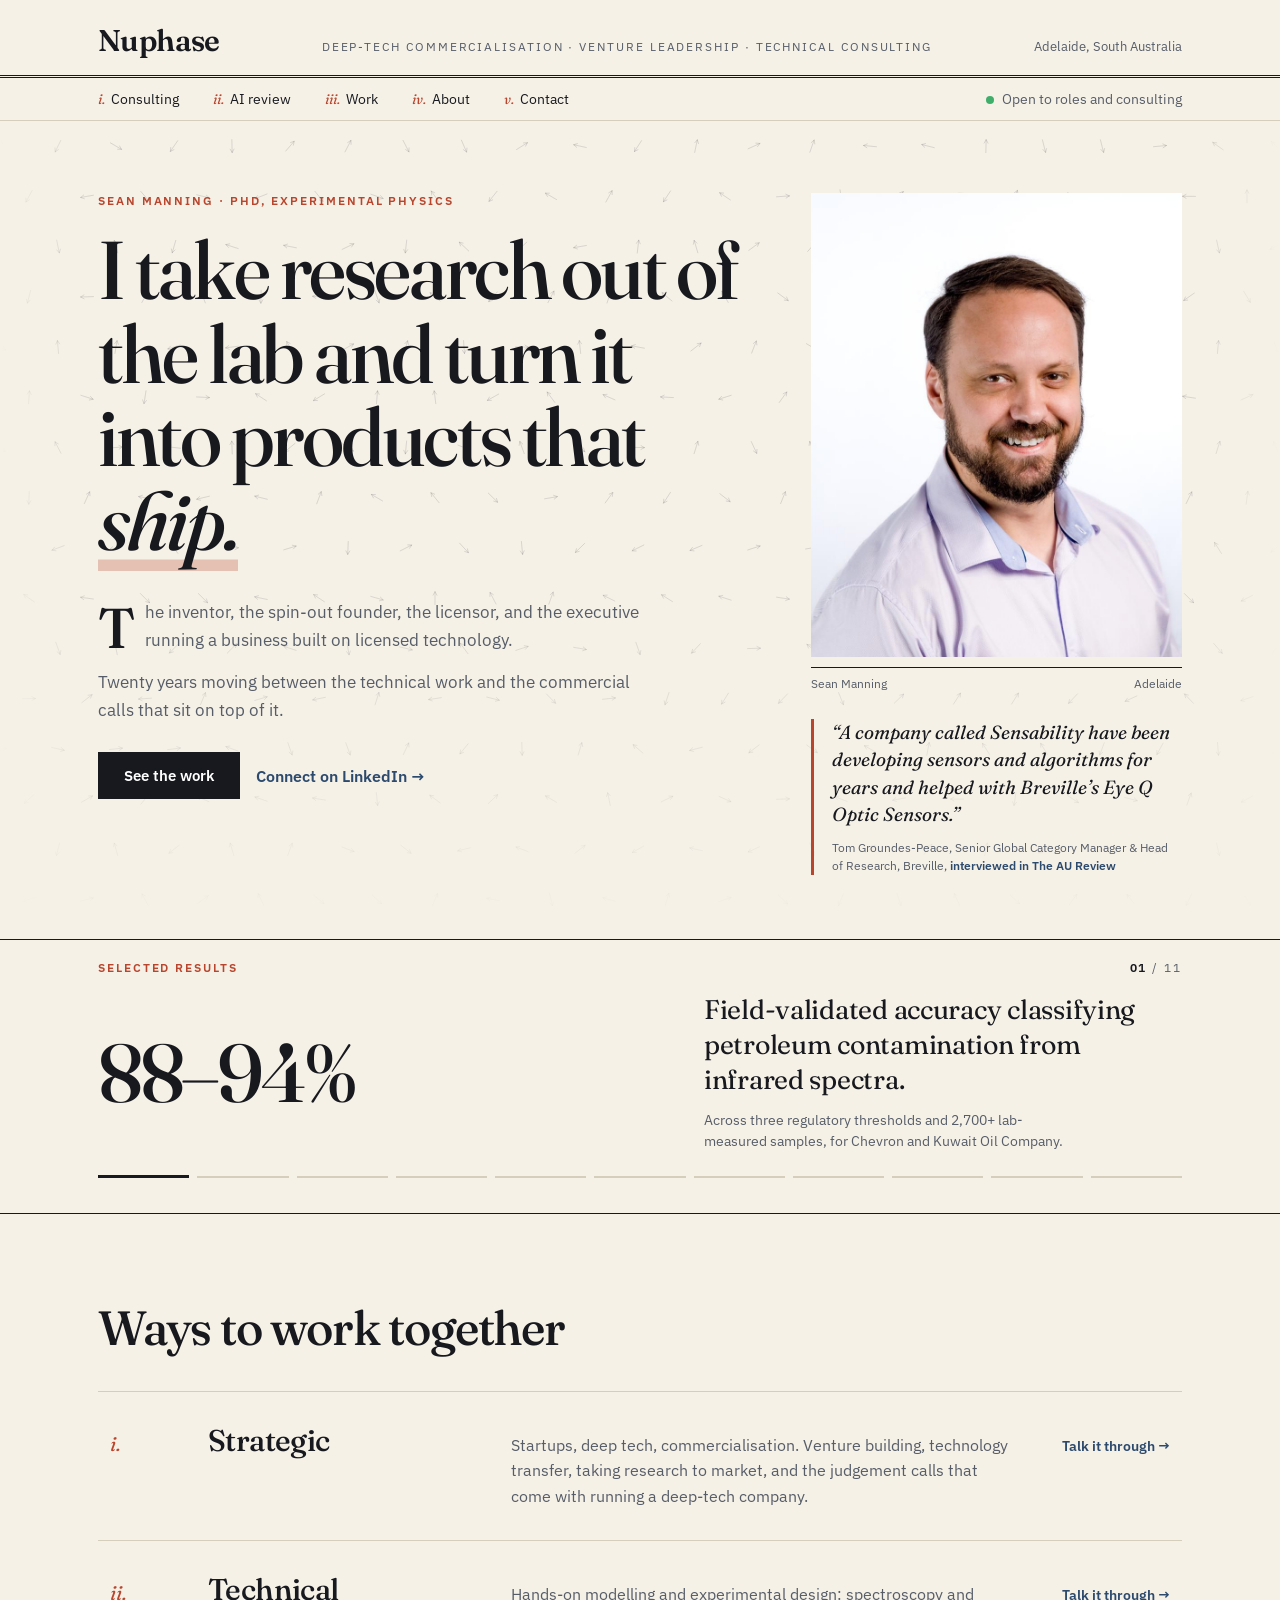
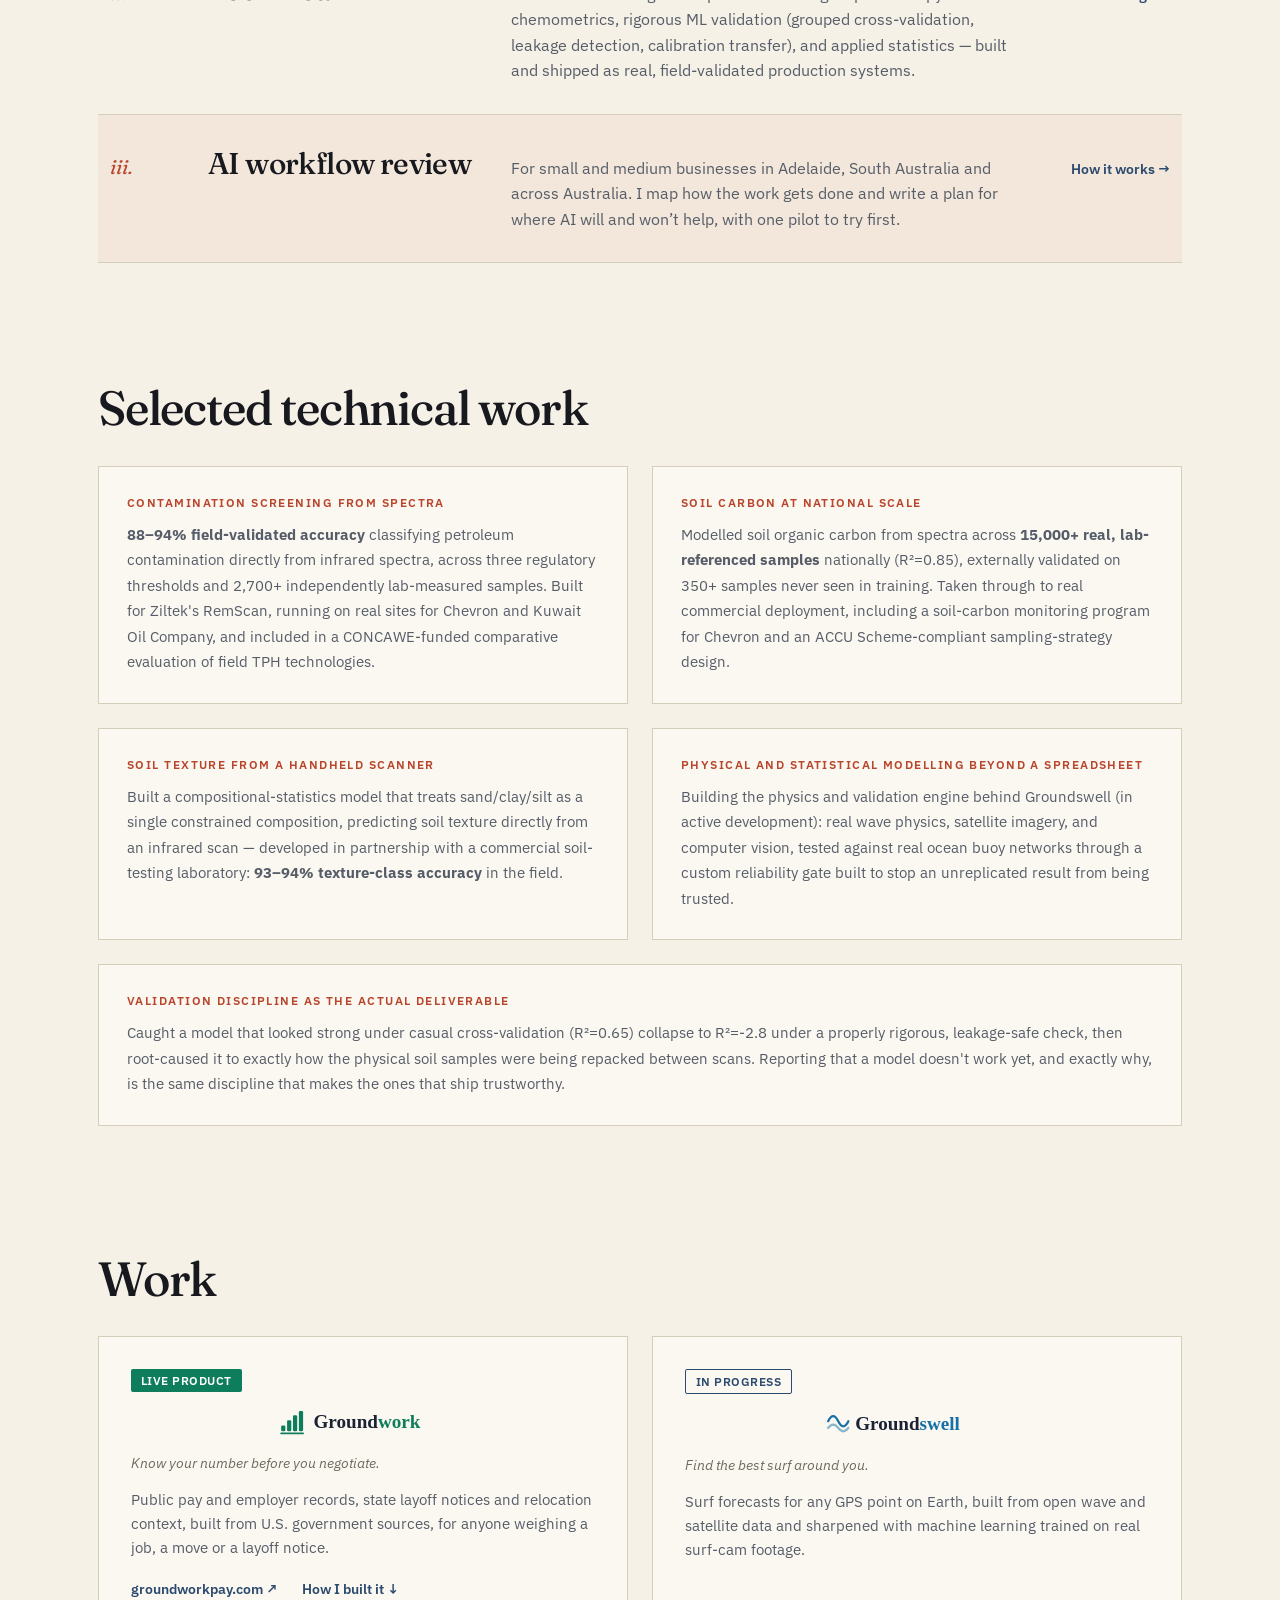
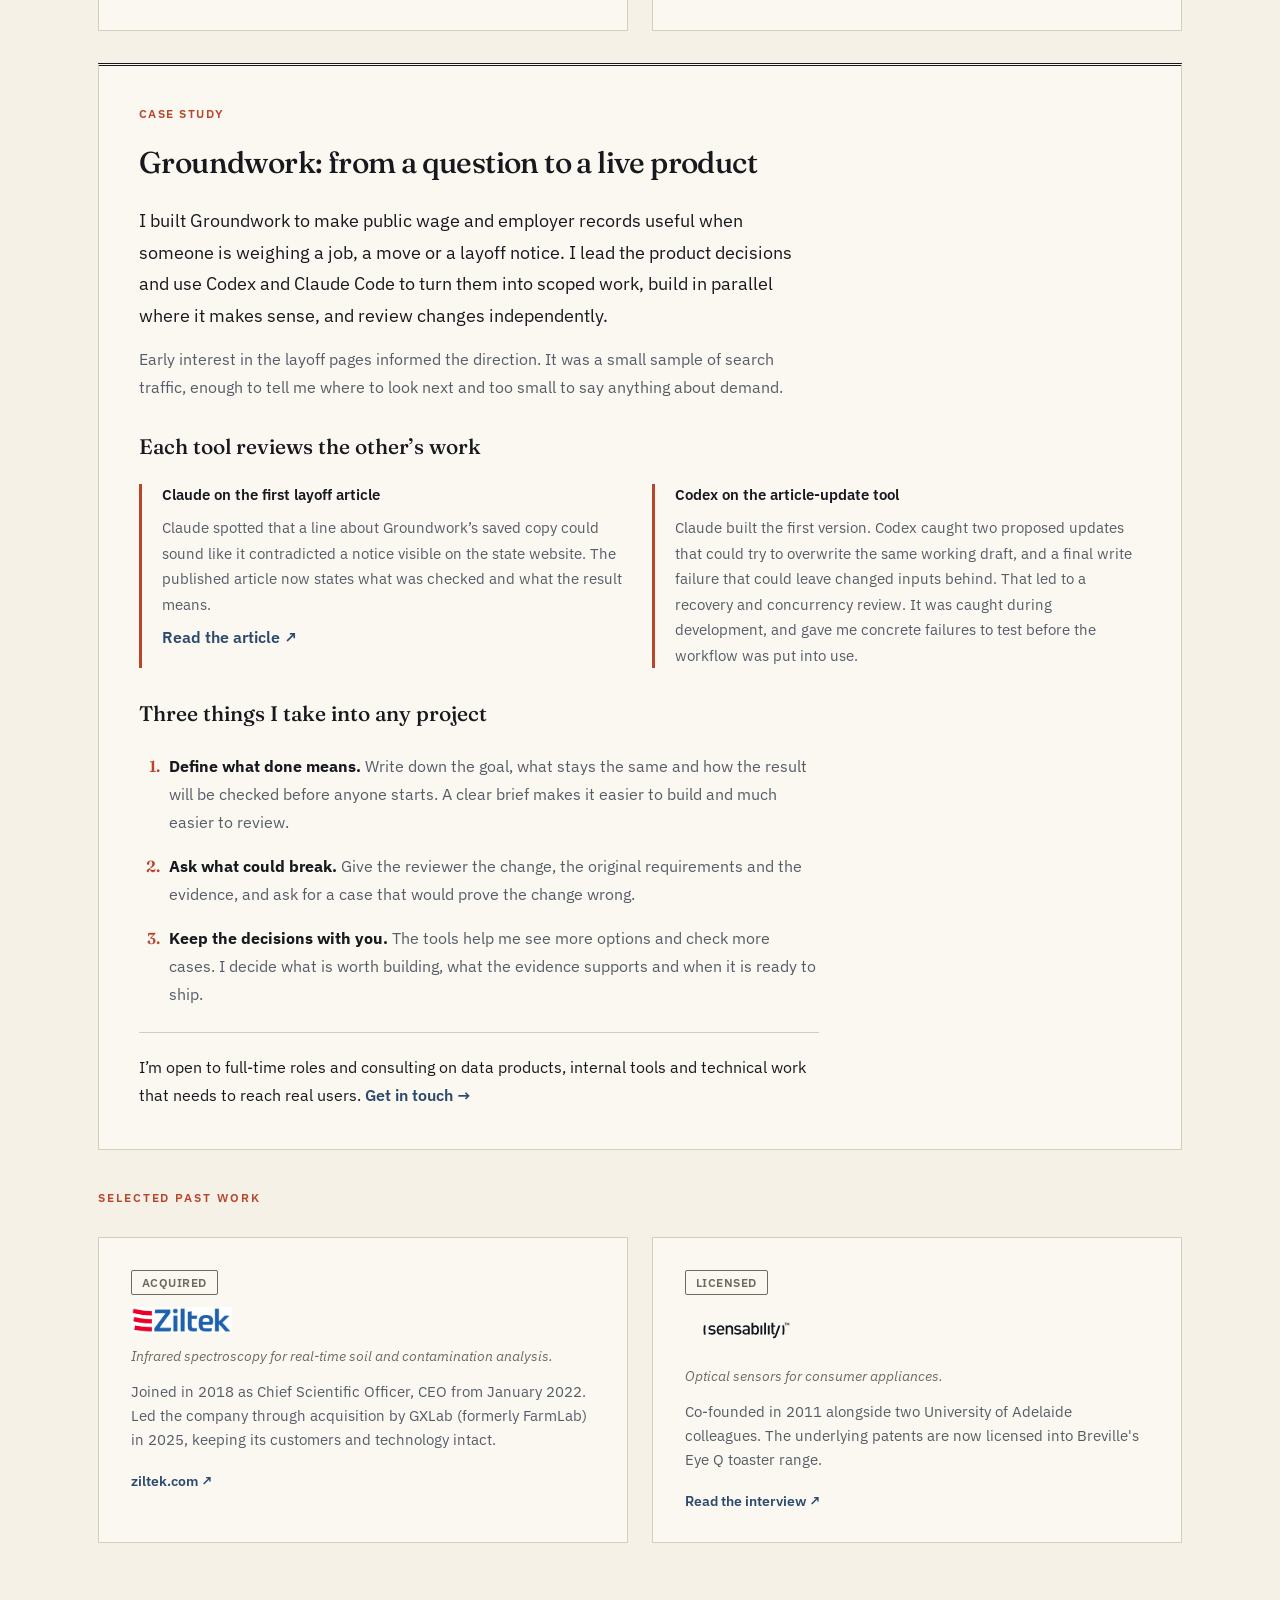
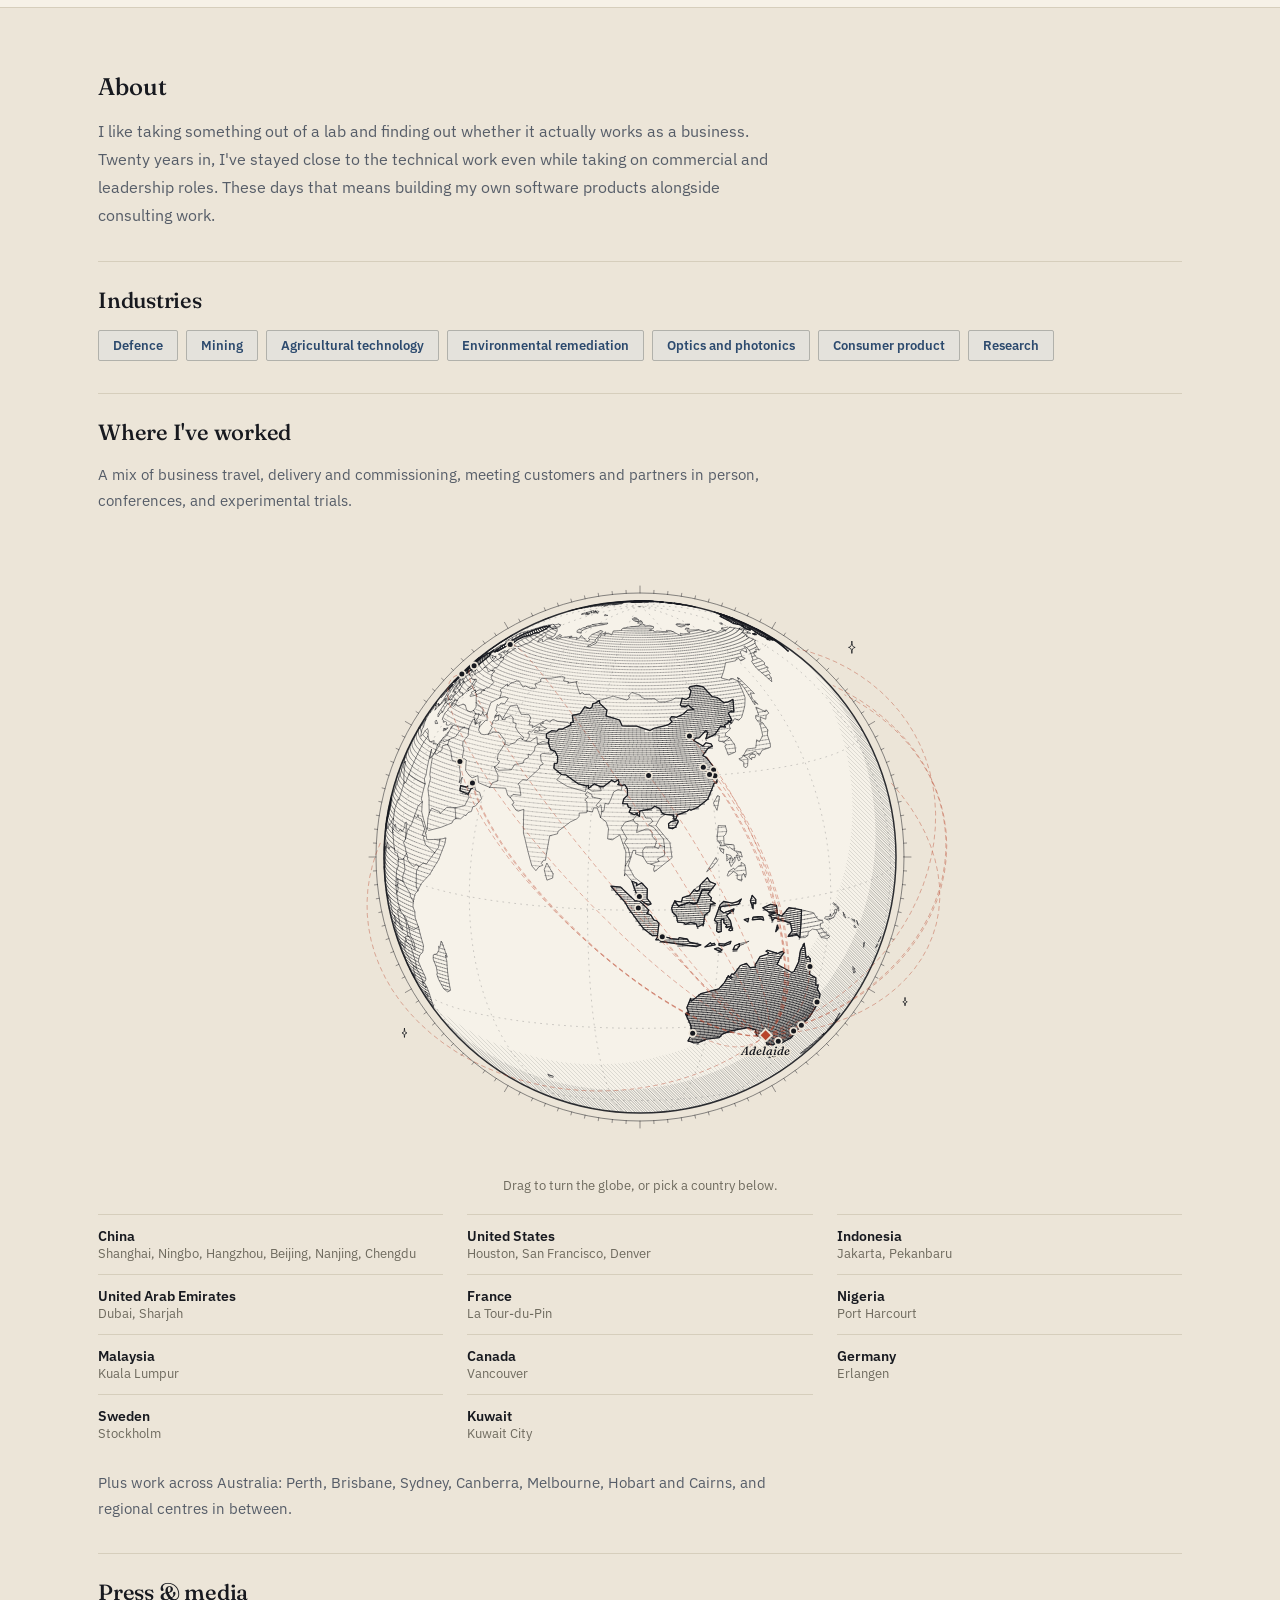
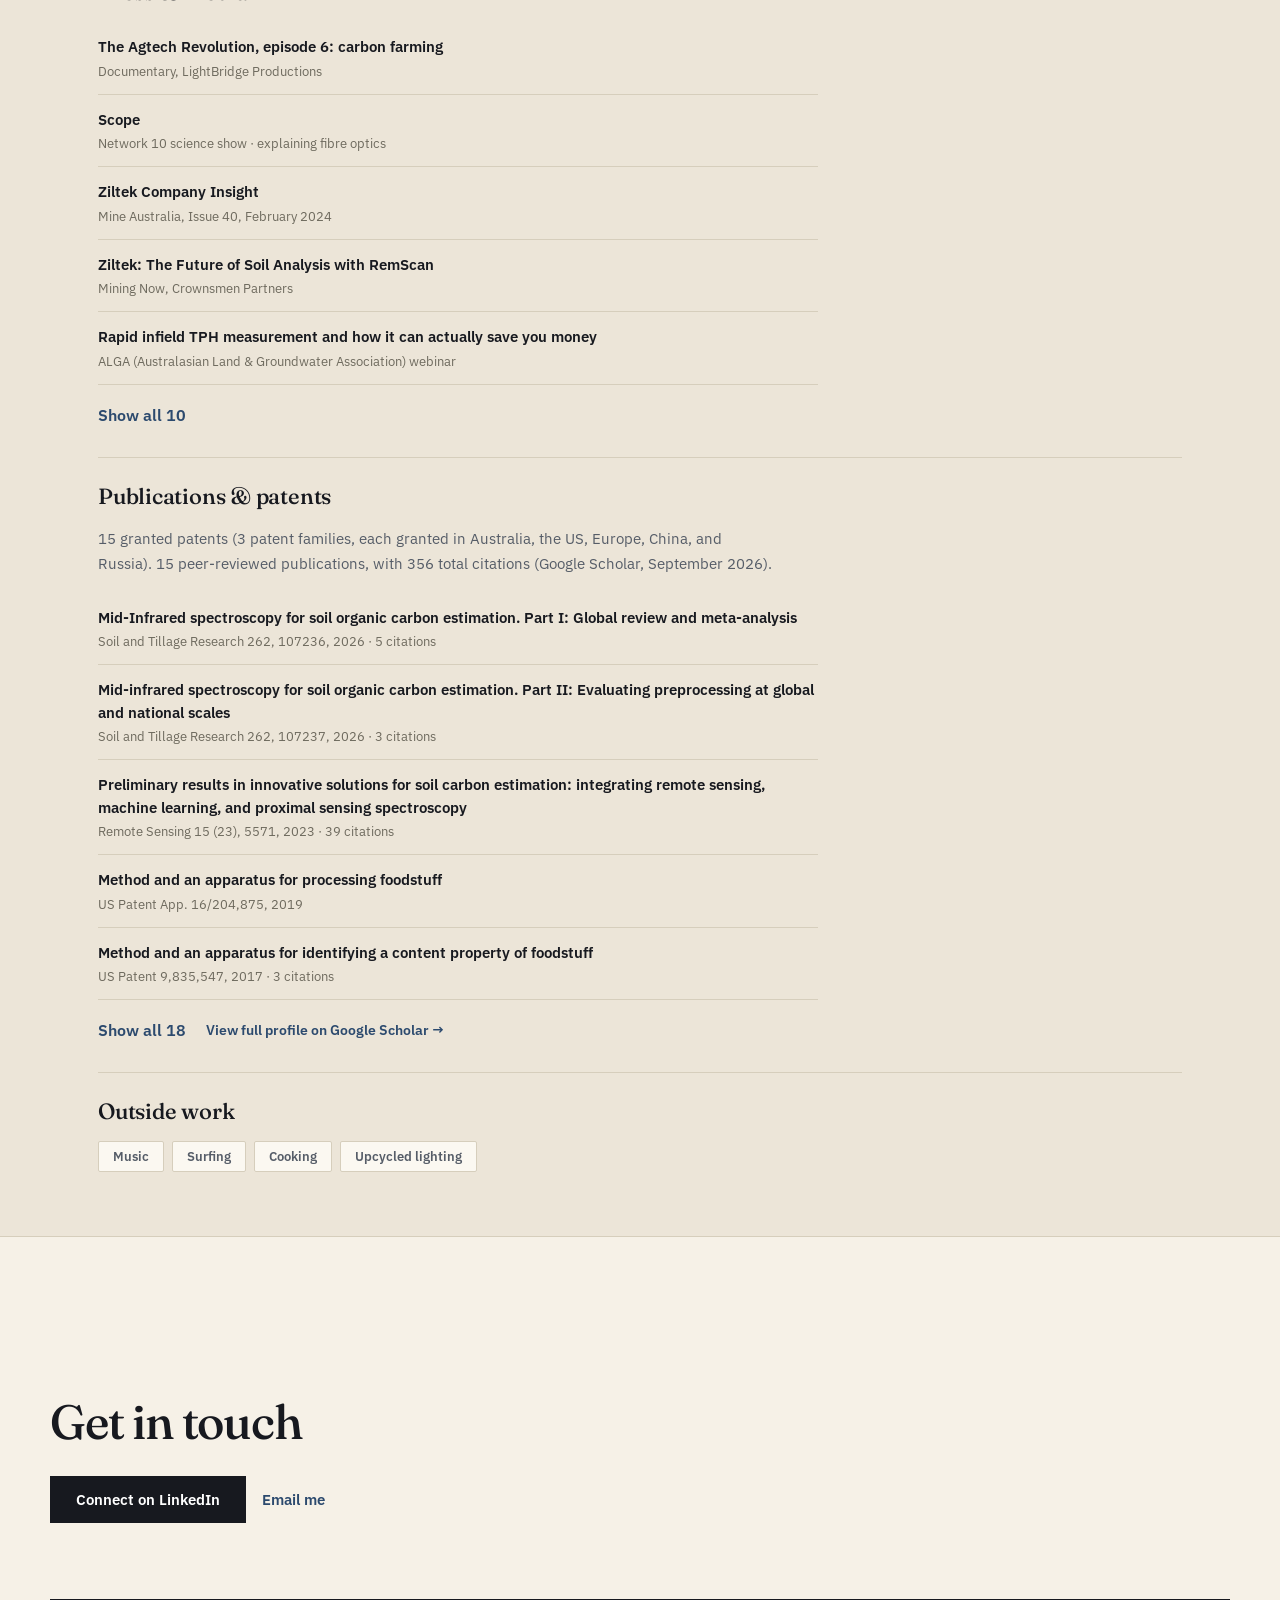
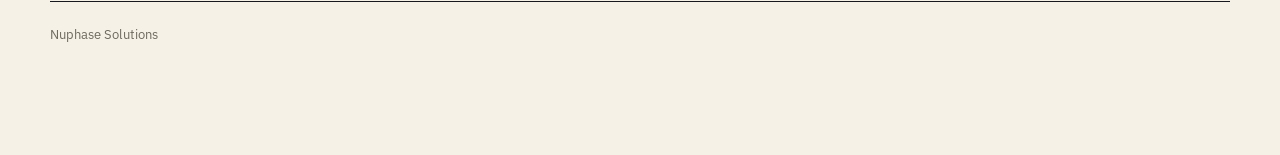
==== commit bec0cc5c: "AI workflow review: remove fixed-price claims Co-Authored-By: Claude Sonnet 5.5 <noreply@anthropic.c" ====
--- a/index.html
+++ b/index.html
@@ -140,7 +140,7 @@
     </a>
     <a class="row ai" href="/ai-workflow-review/">
       <div class="n">iii.</div>
-      <h3>AI workflow review<br><span class="badge">Fixed price</span></h3>
+      <h3>AI workflow review</h3>
       <p>For small and medium businesses in Adelaide, South Australia and across Australia. I map how the work gets done and write a plan for where AI will and won&rsquo;t help, with one pilot to try first.</p>
       <div class="go">How it works &rarr;</div>
     </a>
--- a/styles.css
+++ b/styles.css
@@ -86,8 +86,8 @@
 .kicker { font-size: 12px; letter-spacing: 0.16em; text-transform: uppercase; color: var(--red); font-weight: 600; margin-bottom: 20px; }
 .hero-home h1 { font-size: clamp(42px, 6.4vw, 84px); line-height: 1.02; letter-spacing: -0.03em; }
 .hero-home h1 em { font-style: italic; box-shadow: inset 0 -0.14em 0 rgba(184, 69, 44, 0.28); }
-.intro { margin-top: 36px; columns: 2; column-gap: 36px; font-size: 16.5px; line-height: 1.7; color: var(--ink-soft); }
-.intro p { margin: 0 0 14px; break-inside: avoid; }
+.intro { margin-top: 36px; max-width: 56ch; font-size: 16.5px; line-height: 1.7; color: var(--ink-soft); }
+.intro p { margin: 0 0 14px; }
 .intro p:first-child::first-letter { font-family: var(--font-display); font-size: 3.4em; float: left; line-height: 0.85; padding: 6px 10px 0 0; color: var(--ink); font-weight: 500; }
 .hero-home .cta-row { margin-top: 28px; }
 .portrait img { width: 100%; aspect-ratio: 4 / 5; object-fit: cover; display: block; filter: saturate(0.9); }
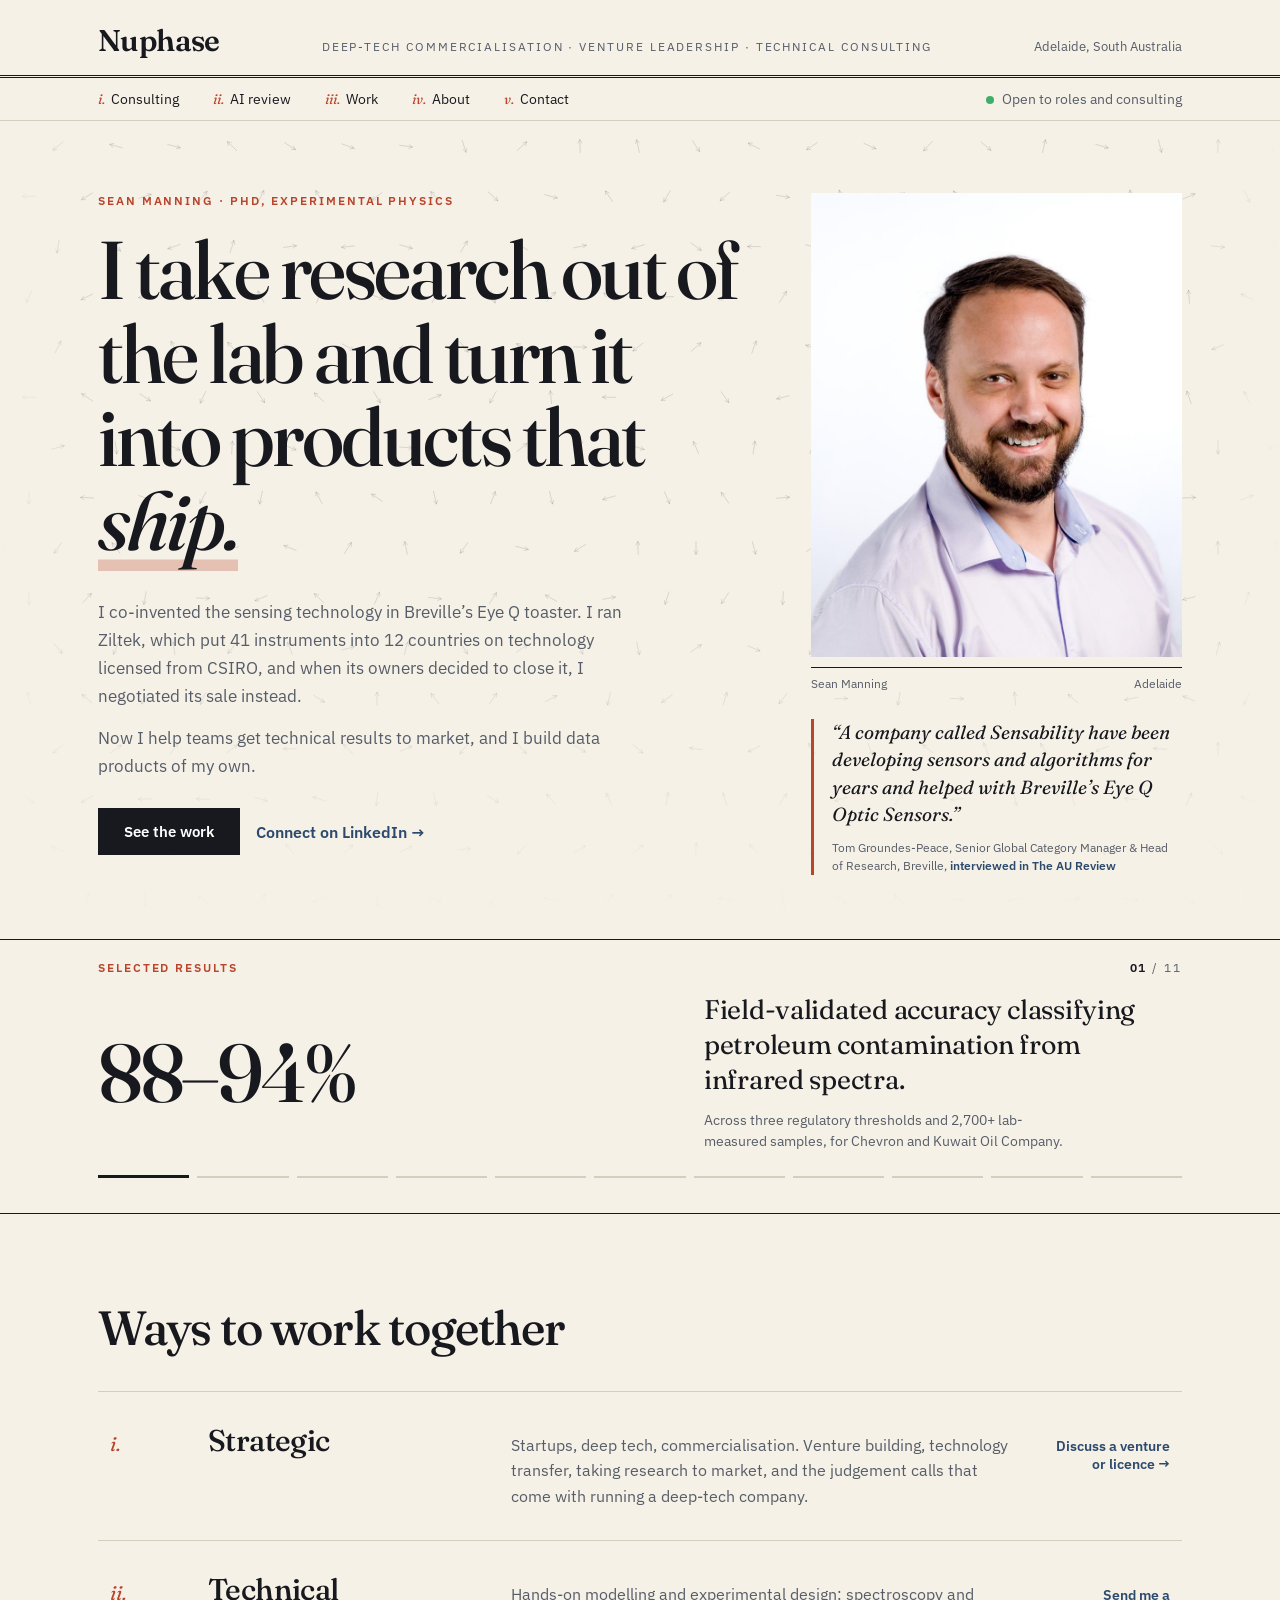
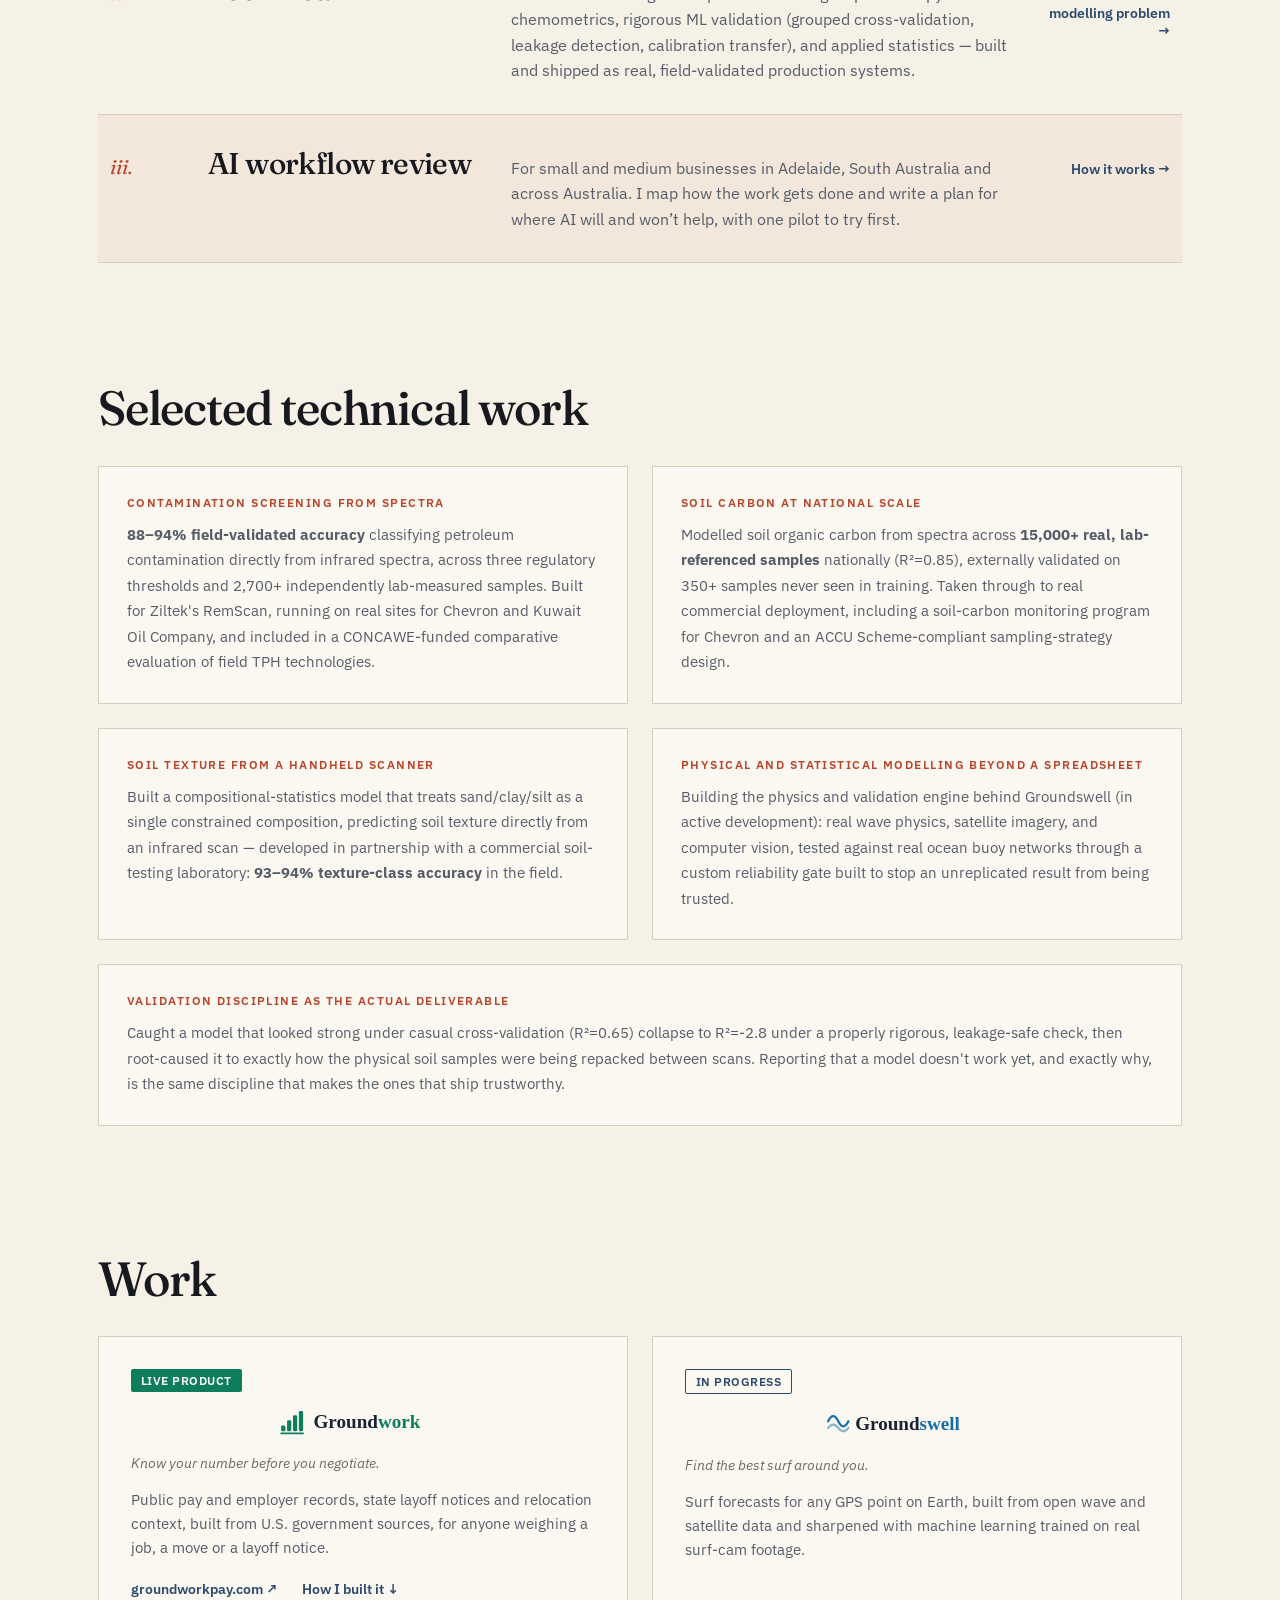
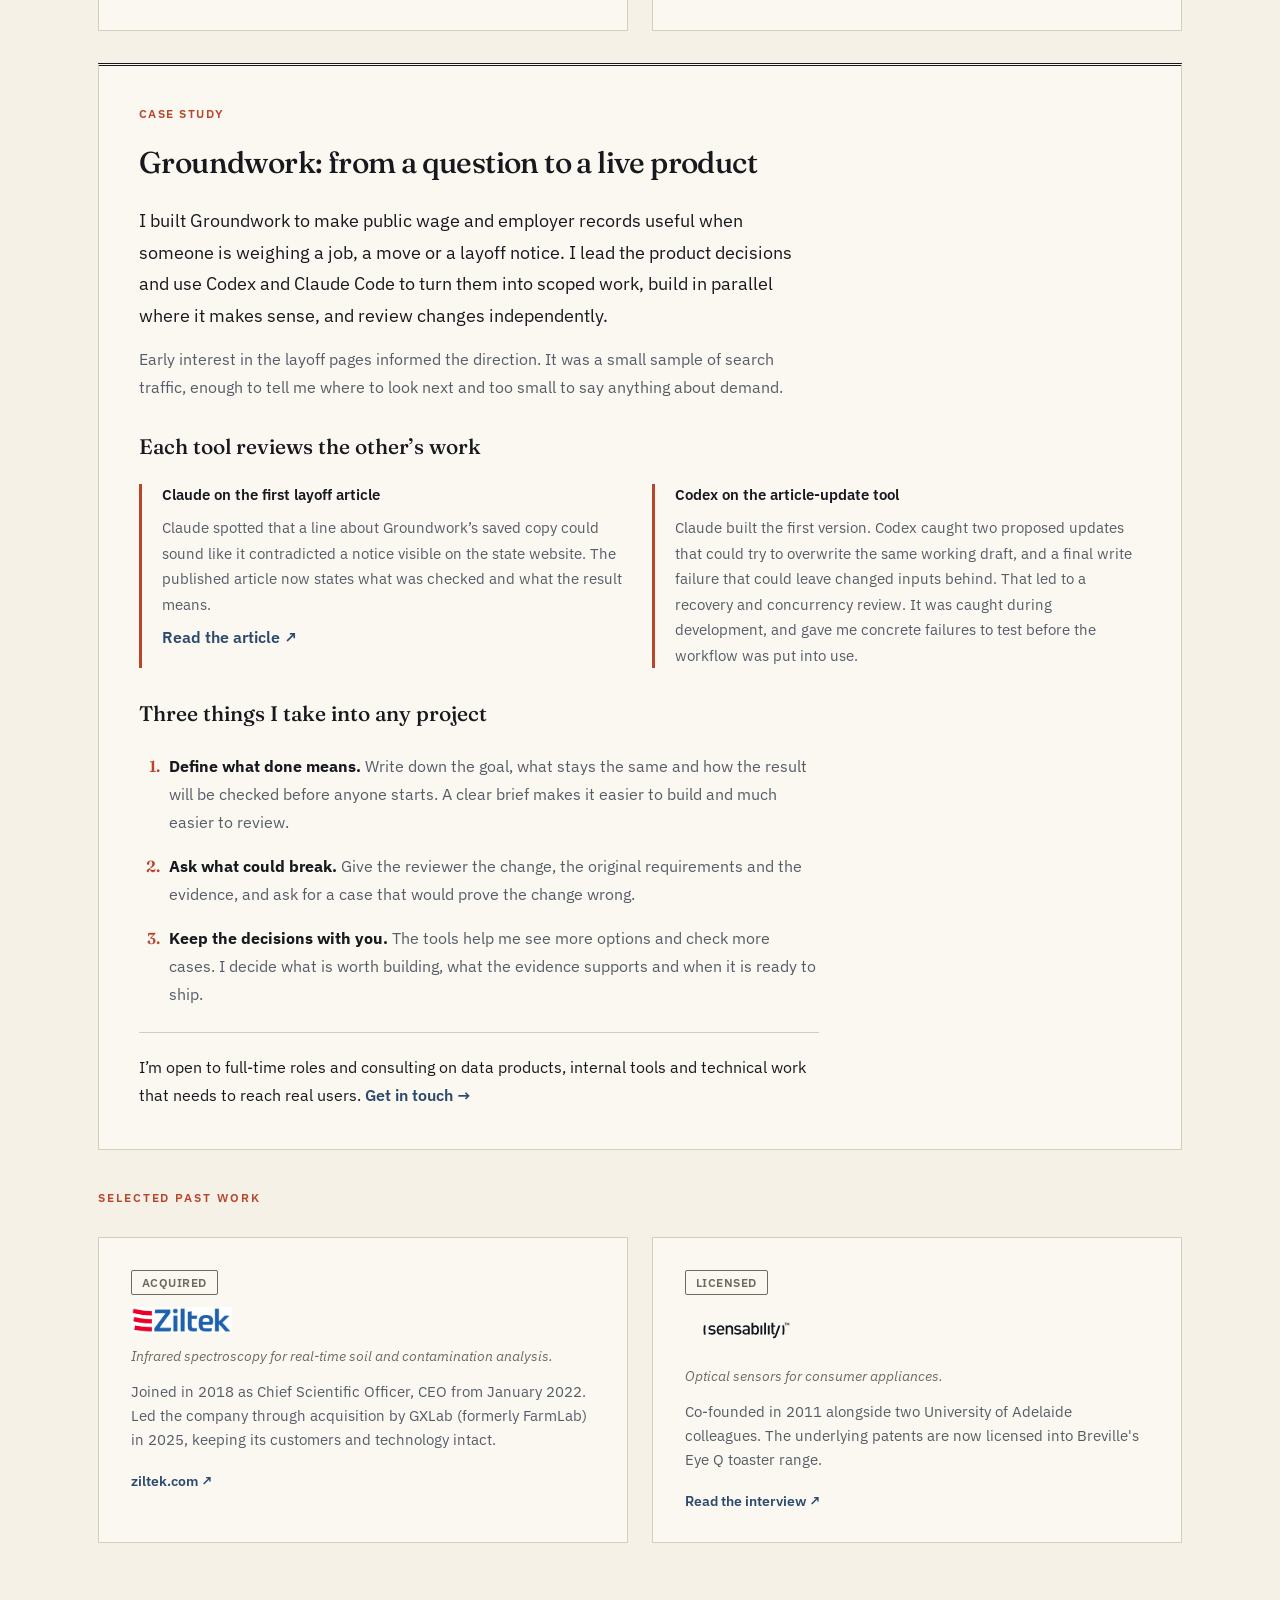
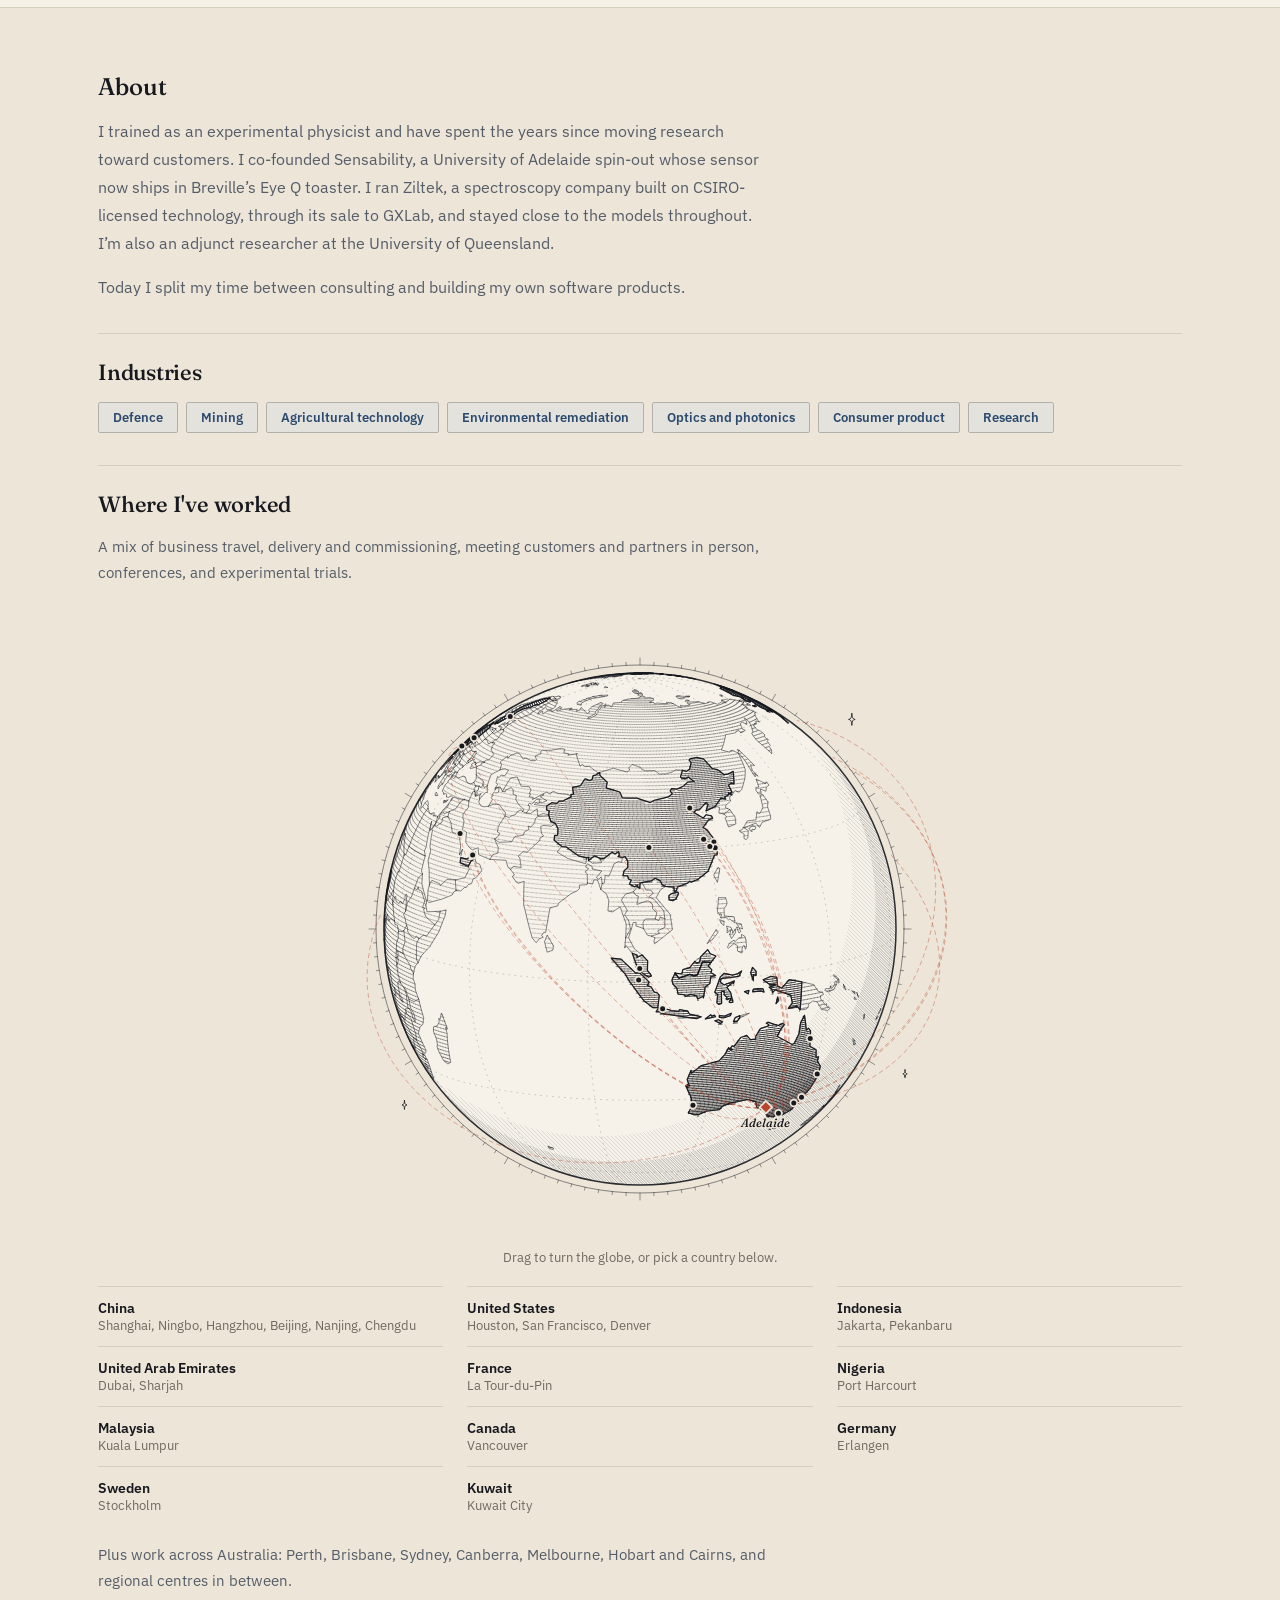
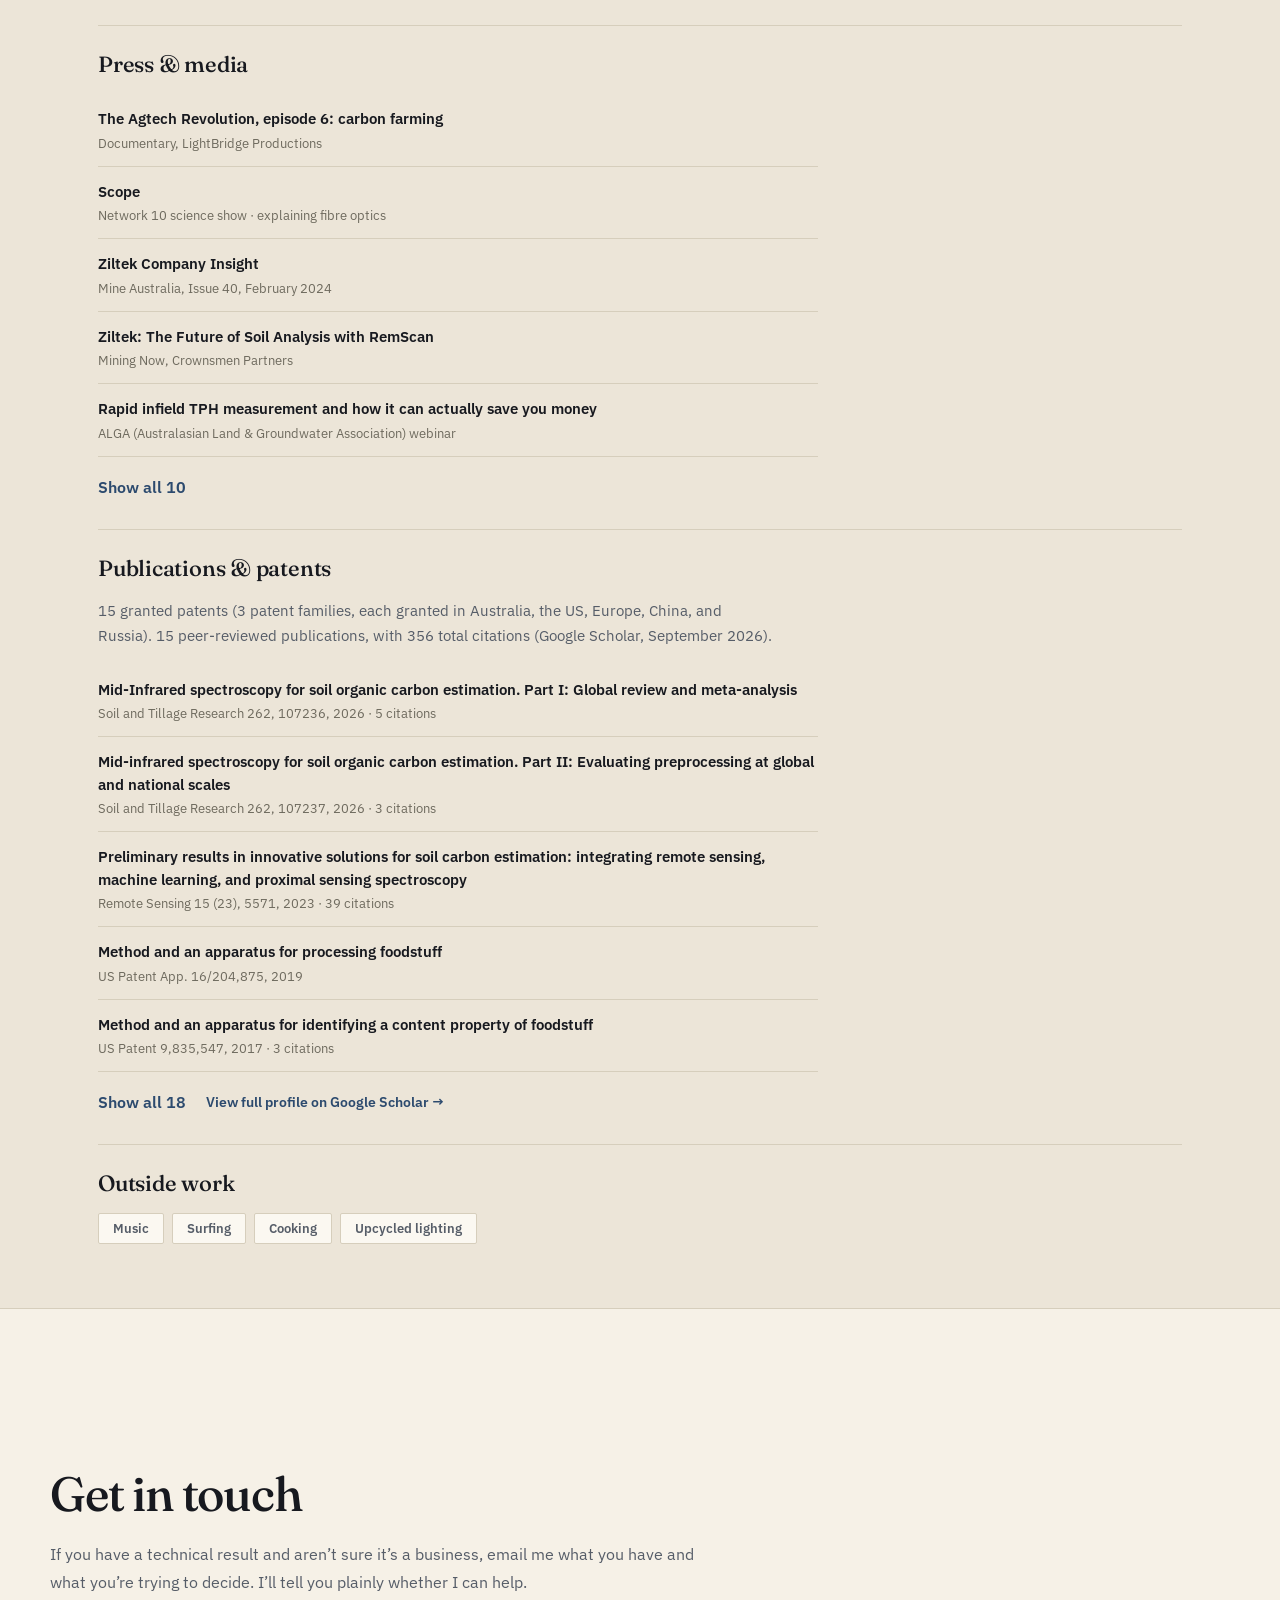
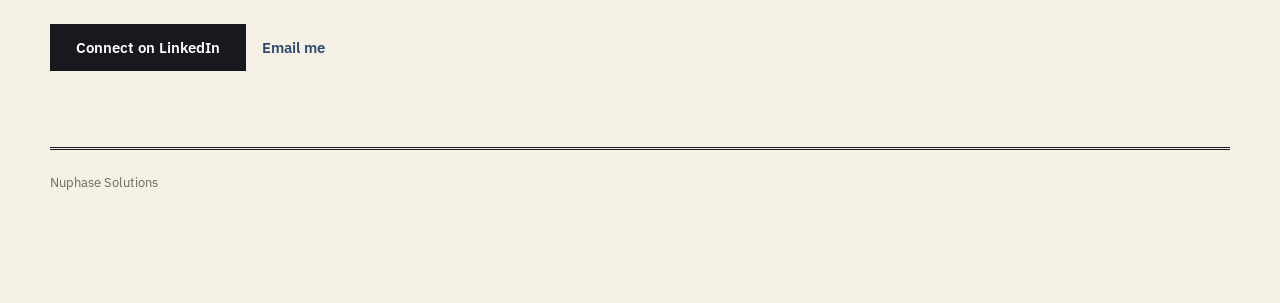
==== commit 18c926bc: "Rewrite hero, About and calls to action around checkable outcomes Co-Authored-By: Claude Sonnet 5.5 " ====
--- a/index.html
+++ b/index.html
@@ -92,8 +92,8 @@
       <div class="kicker">Sean Manning &middot; PhD, experimental physics</div>
       <h1>I take research out of the lab and turn it into products that <em>ship.</em></h1>
       <div class="intro">
-        <p>The inventor, the spin-out founder, the licensor, and the executive running a business built on licensed technology.</p>
-        <p>Twenty years moving between the technical work and the commercial calls that sit on top of it.</p>
+        <p>I co-invented the sensing technology in Breville&rsquo;s Eye Q toaster. I ran Ziltek, which put 41 instruments into 12 countries on technology licensed from CSIRO, and when its owners decided to close it, I negotiated its sale instead.</p>
+        <p>Now I help teams get technical results to market, and I build data products of my own.</p>
       </div>
       <div class="cta-row">
         <a href="#work" class="btn-primary">See the work</a>
@@ -130,13 +130,13 @@
       <div class="n">i.</div>
       <h3>Strategic</h3>
       <p>Startups, deep tech, commercialisation. Venture building, technology transfer, taking research to market, and the judgement calls that come with running a deep-tech company.</p>
-      <div class="go">Talk it through &rarr;</div>
+      <div class="go">Discuss a venture or licence &rarr;</div>
     </a>
     <a class="row" href="#contact">
       <div class="n">ii.</div>
       <h3>Technical</h3>
       <p>Hands-on modelling and experimental design: spectroscopy and chemometrics, rigorous ML validation (grouped cross-validation, leakage detection, calibration transfer), and applied statistics &mdash; built and shipped as real, field-validated production systems.</p>
-      <div class="go">Talk it through &rarr;</div>
+      <div class="go">Send me a modelling problem &rarr;</div>
     </a>
     <a class="row ai" href="/ai-workflow-review/">
       <div class="n">iii.</div>
@@ -253,7 +253,8 @@
 
     <div class="about-block about-intro">
       <h2>About</h2>
-      <p>I like taking something out of a lab and finding out whether it actually works as a business. Twenty years in, I've stayed close to the technical work even while taking on commercial and leadership roles. These days that means building my own software products alongside consulting work.</p>
+      <p>I trained as an experimental physicist and have spent the years since moving research toward customers. I co-founded Sensability, a University of Adelaide spin-out whose sensor now ships in Breville&rsquo;s Eye Q toaster. I ran Ziltek, a spectroscopy company built on CSIRO-licensed technology, through its sale to GXLab, and stayed close to the models throughout. I&rsquo;m also an adjunct researcher at the University of Queensland.</p>
+      <p>Today I split my time between consulting and building my own software products.</p>
     </div>
 
     <div class="about-block">
@@ -437,6 +438,7 @@
 <section id="contact" class="plain">
   <div class="wrap contact-panel">
     <h2>Get in touch</h2>
+    <p class="page-note">If you have a technical result and aren&rsquo;t sure it&rsquo;s a business, email me what you have and what you&rsquo;re trying to decide. I&rsquo;ll tell you plainly whether I can help.</p>
     <div class="contact-actions">
       <a href="https://www.linkedin.com/in/sean-manning-827510138/" class="btn-primary">Connect on LinkedIn</a>
       <button id="email-btn" class="link-btn" style="font-size: 15px;">Email me</button>
--- a/styles.css
+++ b/styles.css
@@ -88,7 +88,6 @@
 .hero-home h1 em { font-style: italic; box-shadow: inset 0 -0.14em 0 rgba(184, 69, 44, 0.28); }
 .intro { margin-top: 36px; max-width: 56ch; font-size: 16.5px; line-height: 1.7; color: var(--ink-soft); }
 .intro p { margin: 0 0 14px; }
-.intro p:first-child::first-letter { font-family: var(--font-display); font-size: 3.4em; float: left; line-height: 0.85; padding: 6px 10px 0 0; color: var(--ink); font-weight: 500; }
 .hero-home .cta-row { margin-top: 28px; }
 .portrait img { width: 100%; aspect-ratio: 4 / 5; object-fit: cover; display: block; filter: saturate(0.9); }
 .portrait .cap { font-size: 12px; color: var(--ink-soft); margin-top: 10px; display: flex; justify-content: space-between; border-top: 1px solid var(--ink); padding-top: 8px; }
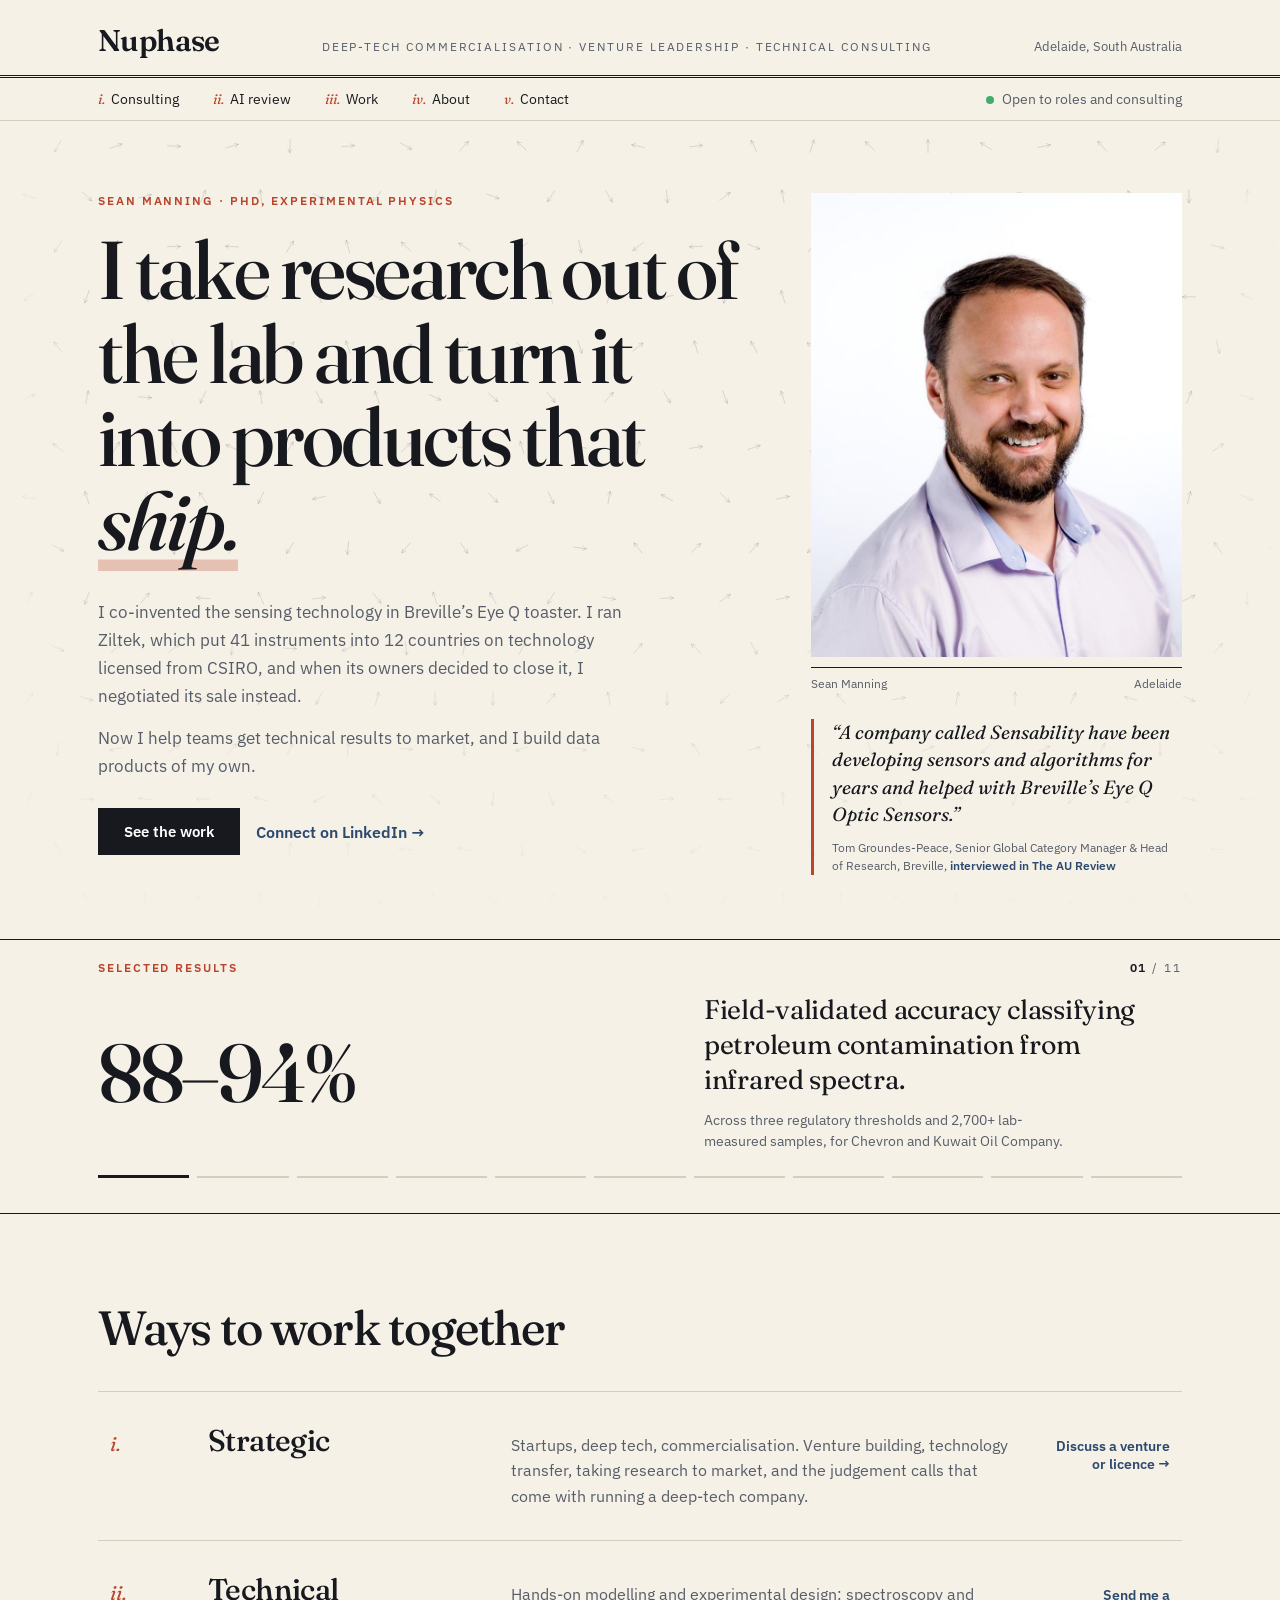
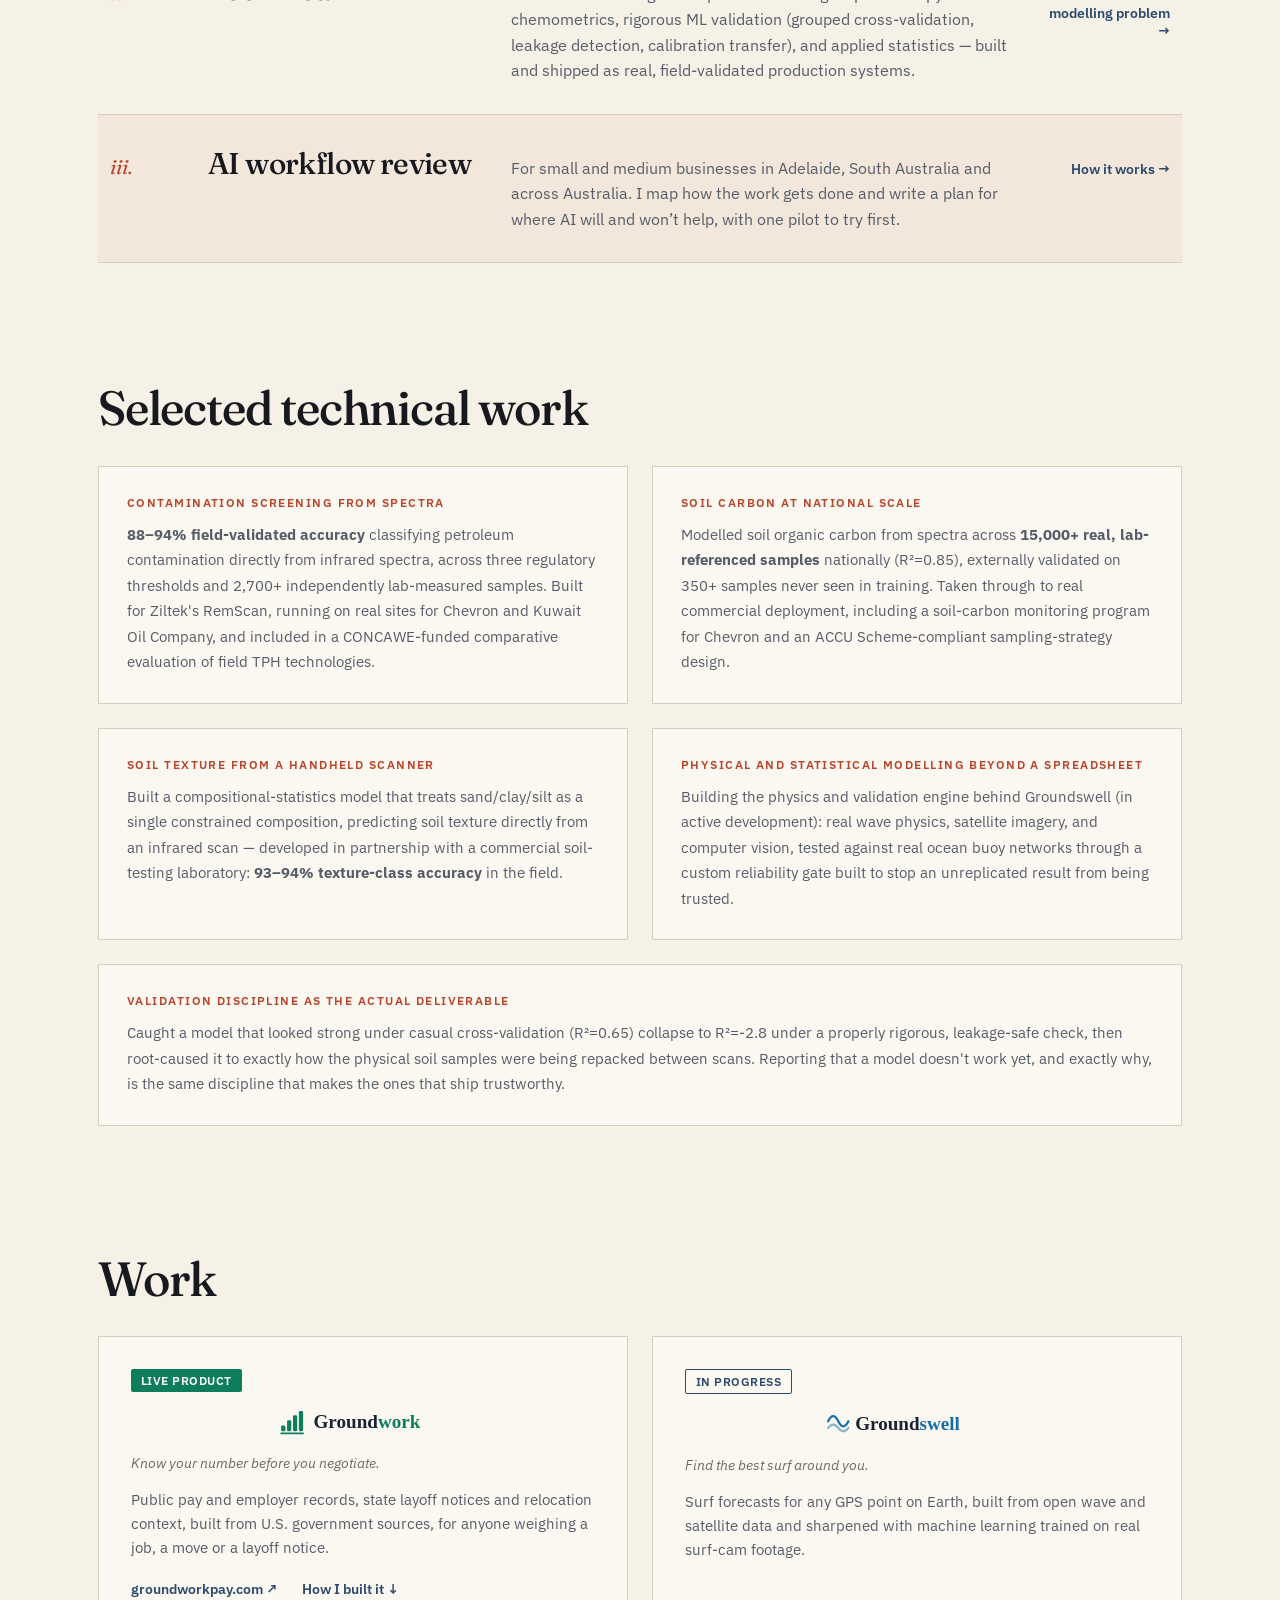
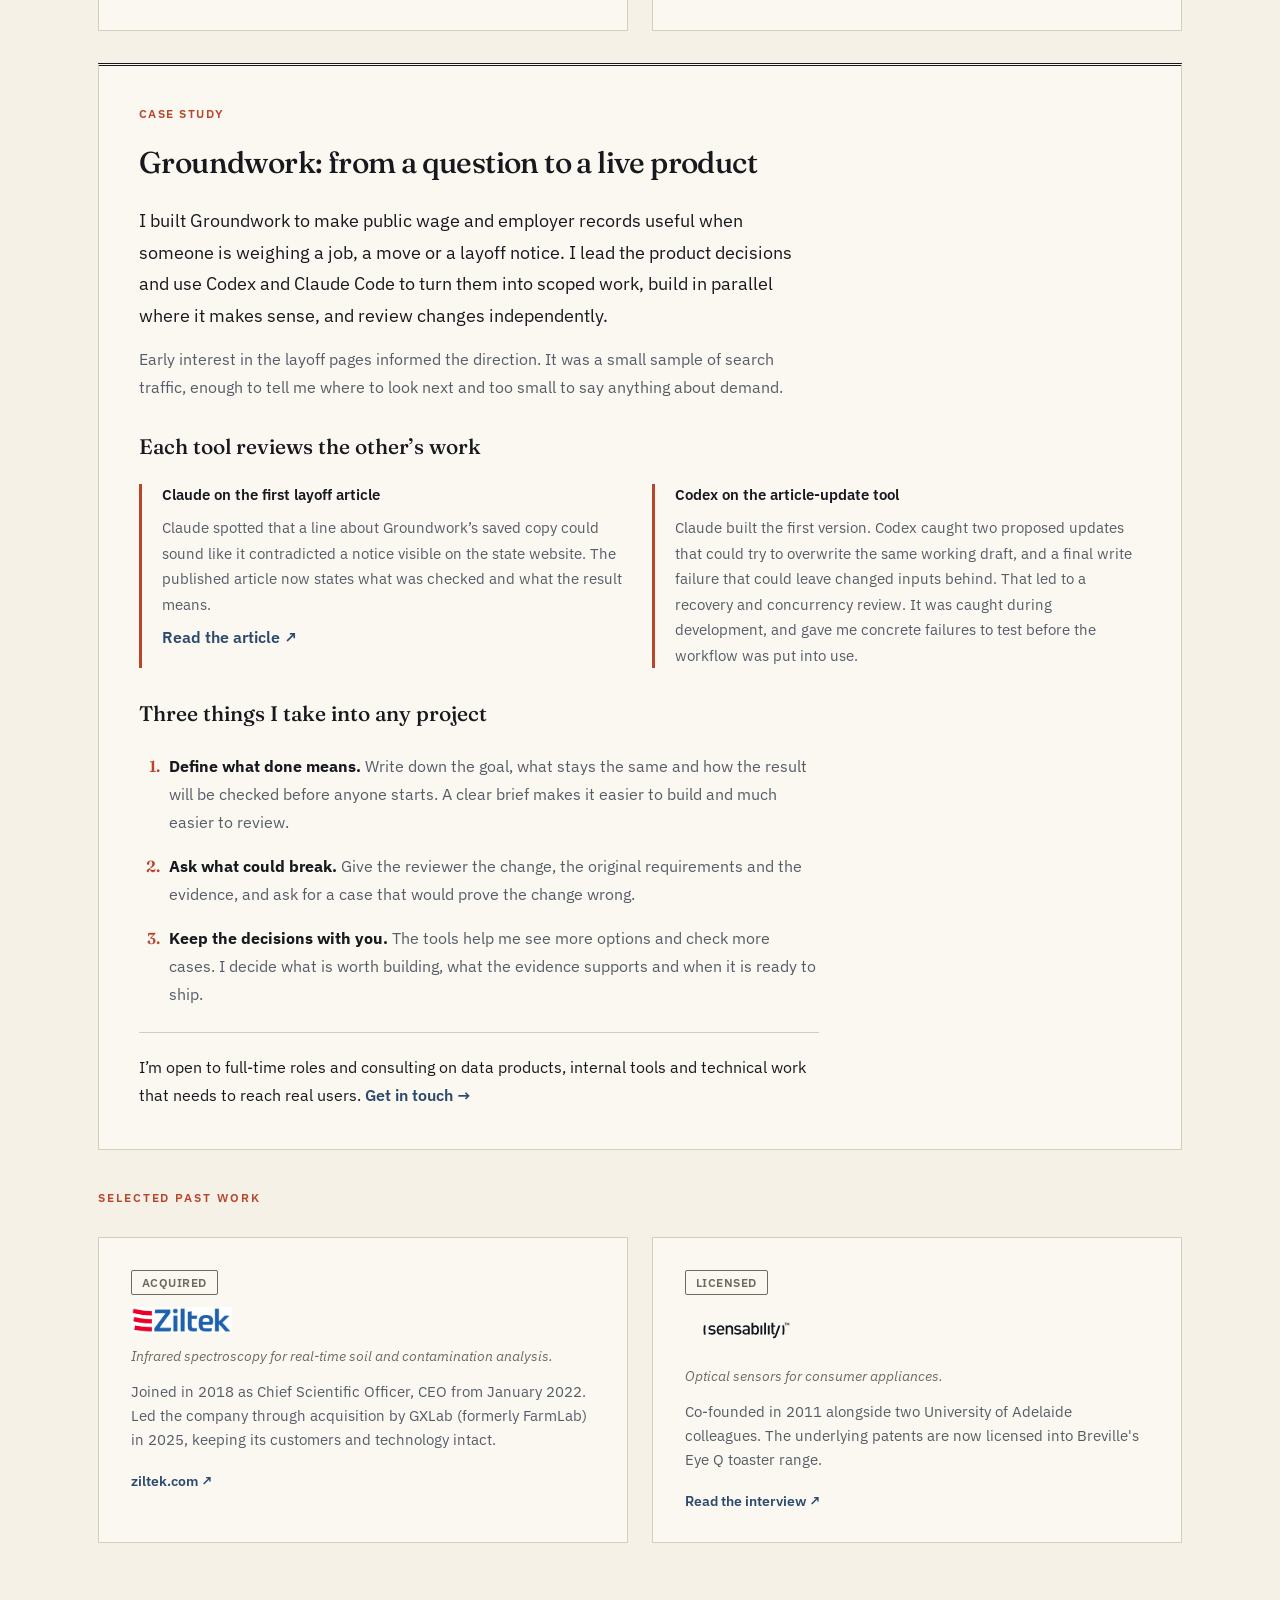
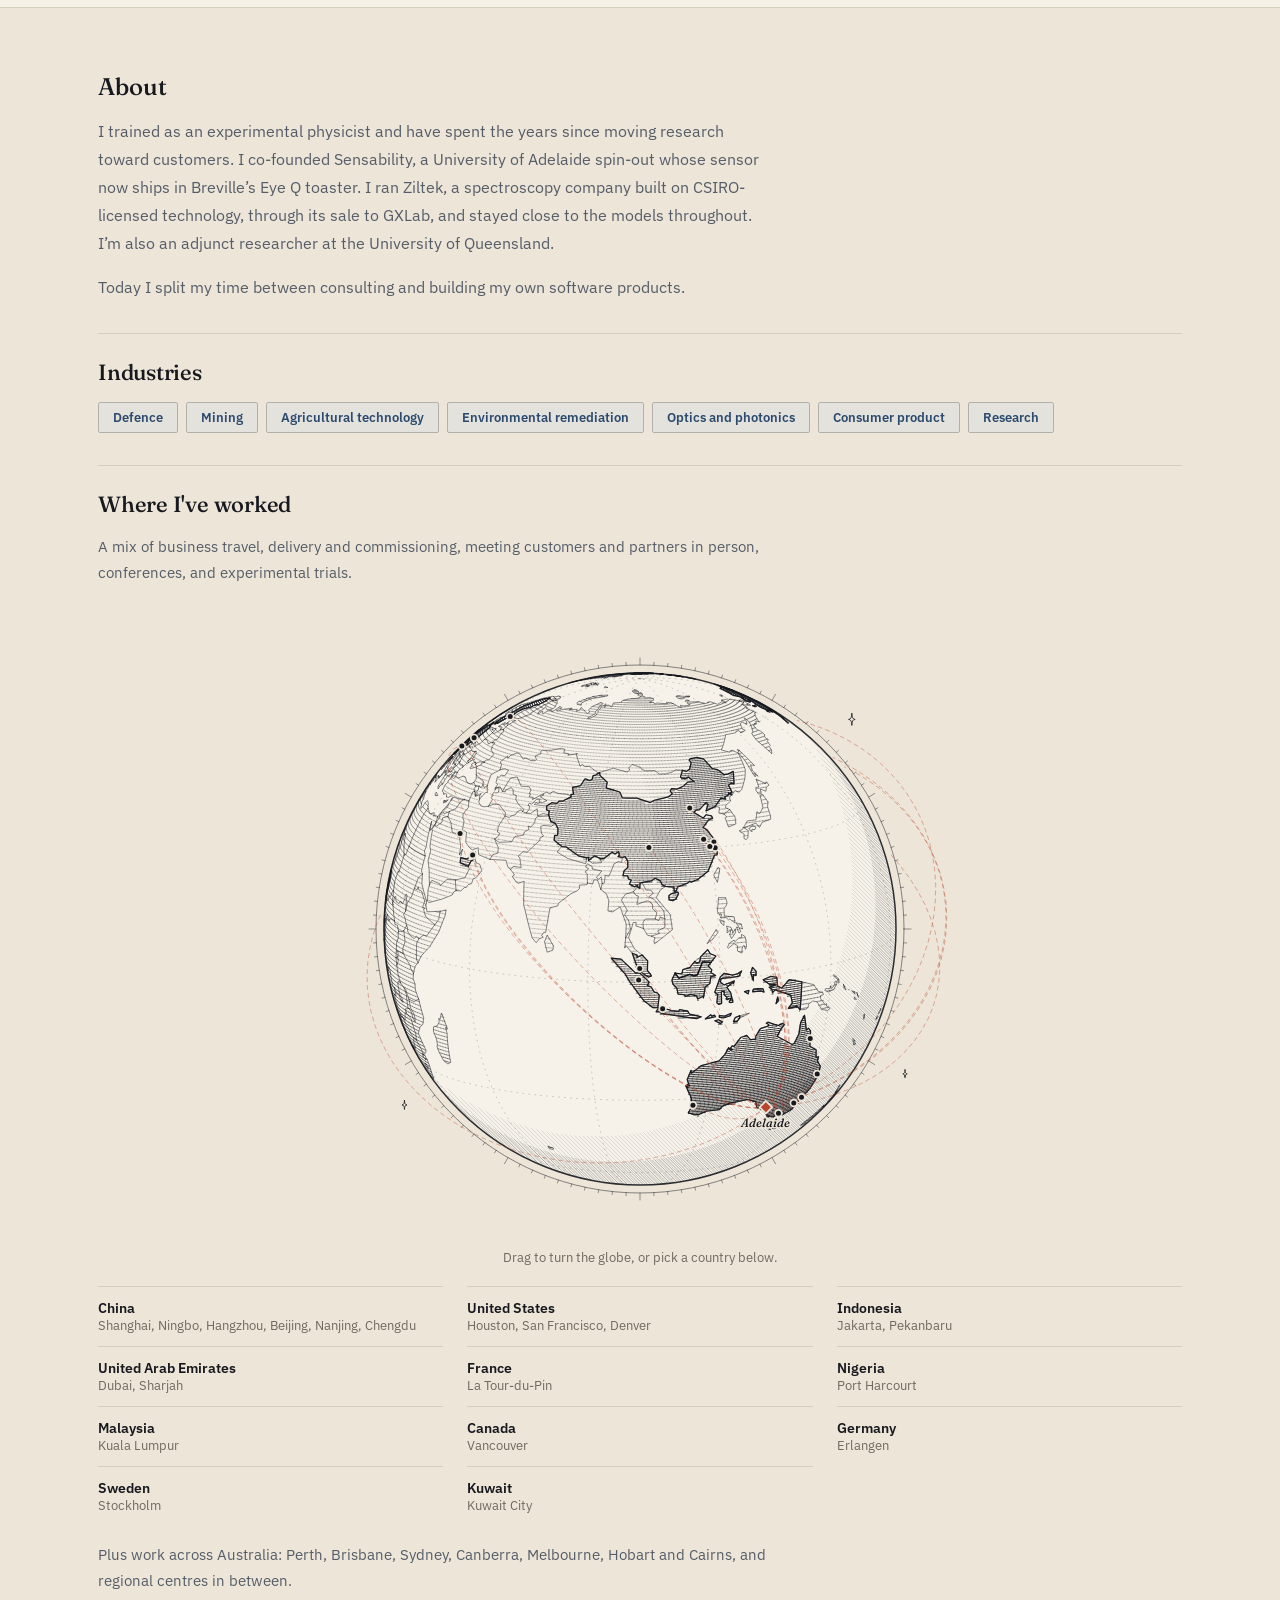
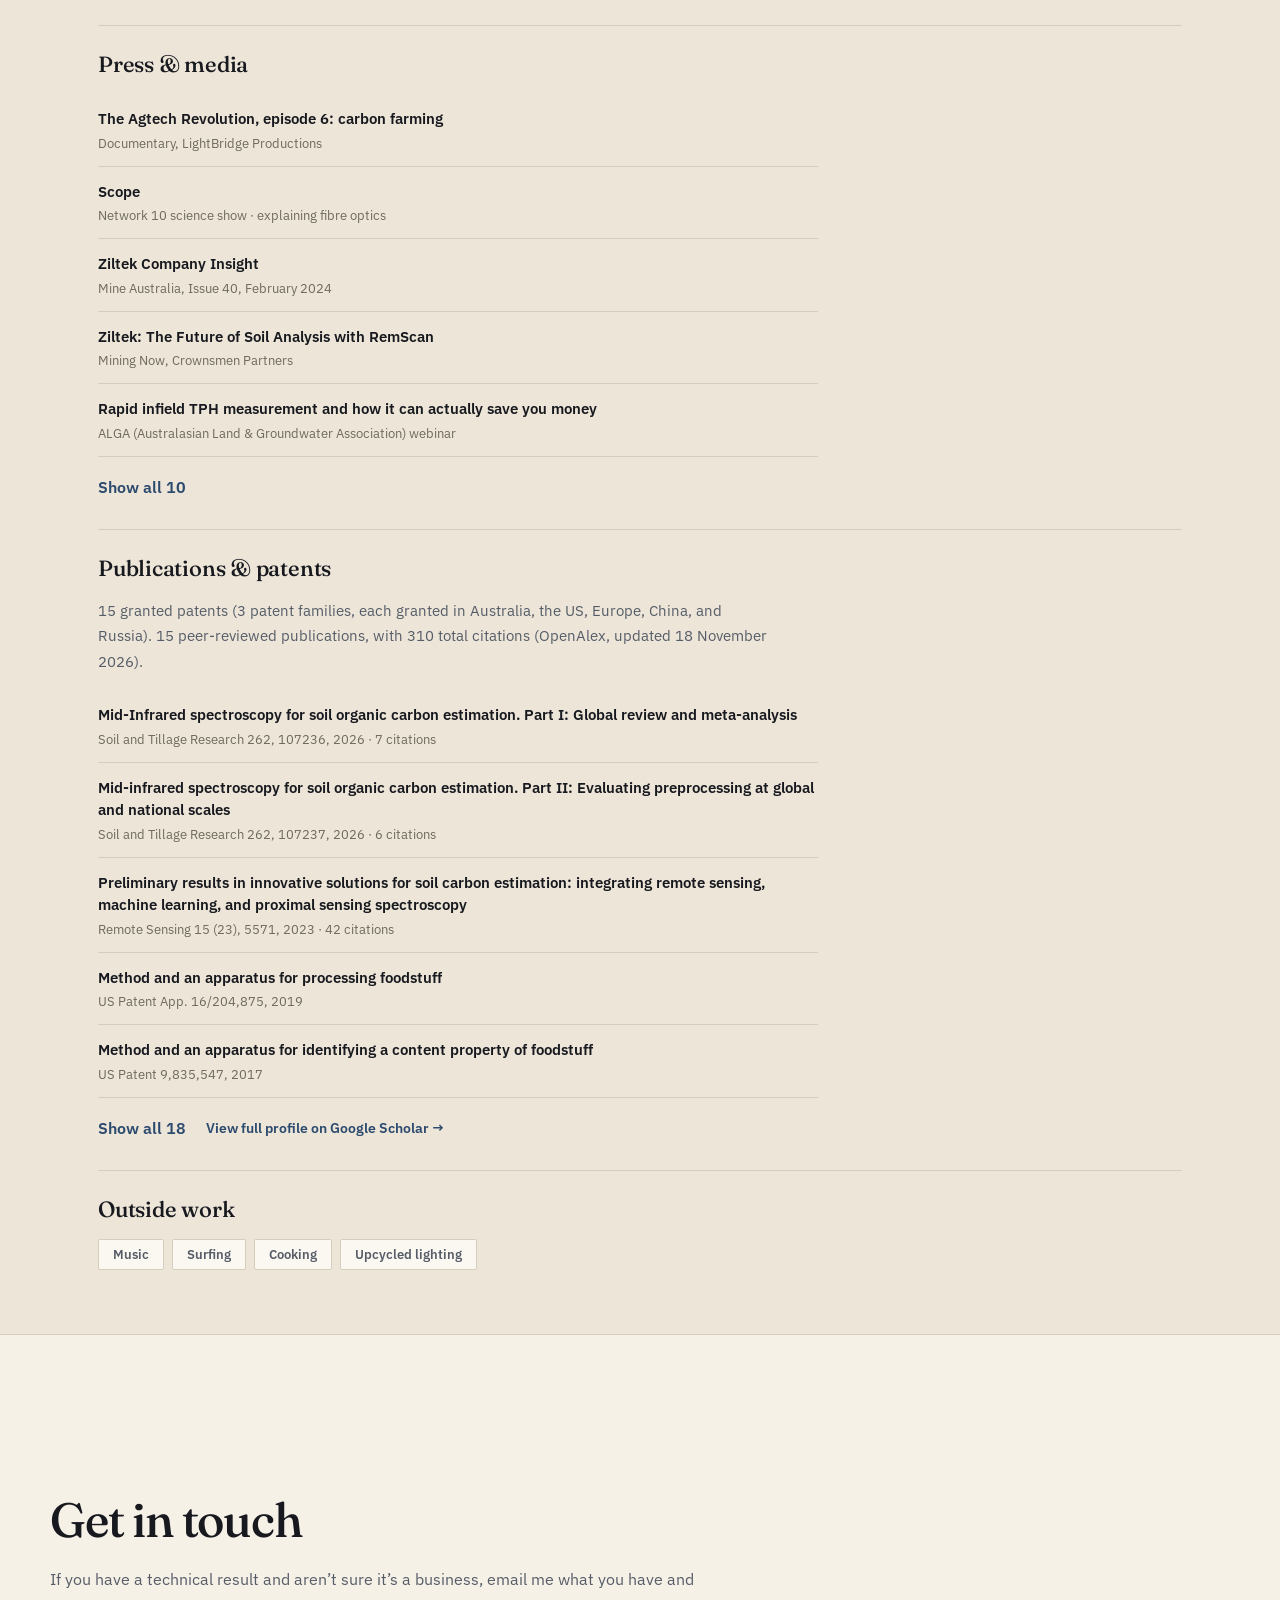
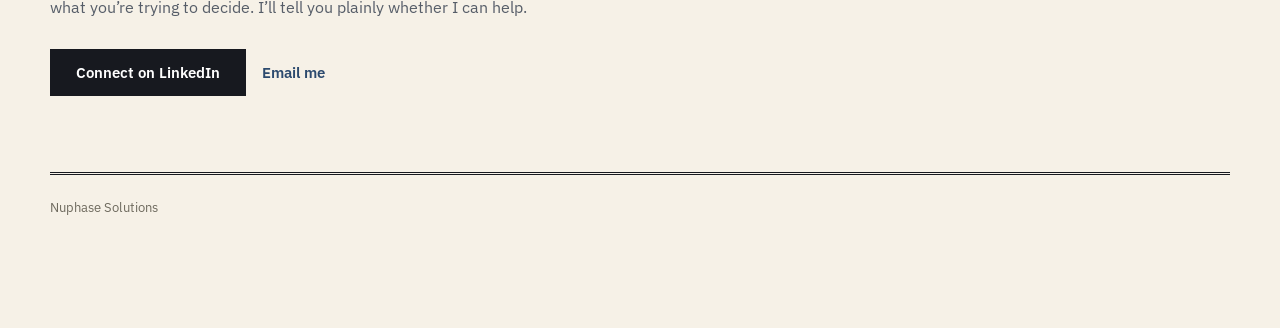
==== commit b3d2da94: "Daily citation counts from OpenAlex via GitHub Action Counts live in data/citations.json, refreshed " ====
--- a/index.html
+++ b/index.html
@@ -341,19 +341,19 @@
 
     <div class="about-block">
       <h3>Publications &amp; patents</h3>
-      <p>15 granted patents (3 patent families, each granted in Australia, the US, Europe, China, and Russia). 15 peer-reviewed publications, with 356 total citations (Google Scholar, September 2026).</p>
+      <p>15 granted patents (3 patent families, each granted in Australia, the US, Europe, China, and Russia). 15 peer-reviewed publications, with <span id="cite-total">310</span> total citations (OpenAlex, updated <span id="cite-date">18 November 2026</span>).</p>
       <div id="pubs-list">
         <div class="pub-item">
           <div class="pub-title">Mid-Infrared spectroscopy for soil organic carbon estimation. Part I: Global review and meta-analysis</div>
-          <div class="pub-detail">Soil and Tillage Research 262, 107236, 2026 &middot; 5 citations</div>
+          <div class="pub-detail">Soil and Tillage Research 262, 107236, 2026<span class="cite" data-cite="mid infrared spectroscopy for soil organic carbon estimation part i global review and meta analysis"> &middot; 7 citations</span></div>
         </div>
         <div class="pub-item">
           <div class="pub-title">Mid-infrared spectroscopy for soil organic carbon estimation. Part II: Evaluating preprocessing at global and national scales</div>
-          <div class="pub-detail">Soil and Tillage Research 262, 107237, 2026 &middot; 3 citations</div>
+          <div class="pub-detail">Soil and Tillage Research 262, 107237, 2026<span class="cite" data-cite="mid infrared spectroscopy for soil organic carbon estimation part ii evaluating preprocessing at global and national scales"> &middot; 6 citations</span></div>
         </div>
         <div class="pub-item">
           <div class="pub-title">Preliminary results in innovative solutions for soil carbon estimation: integrating remote sensing, machine learning, and proximal sensing spectroscopy</div>
-          <div class="pub-detail">Remote Sensing 15 (23), 5571, 2023 &middot; 39 citations</div>
+          <div class="pub-detail">Remote Sensing 15 (23), 5571, 2023<span class="cite" data-cite="preliminary results in innovative solutions for soil carbon estimation integrating remote sensing machine learning and proximal sensing spectroscopy"> &middot; 42 citations</span></div>
         </div>
         <div class="pub-item">
           <div class="pub-title">Method and an apparatus for processing foodstuff</div>
@@ -361,59 +361,59 @@
         </div>
         <div class="pub-item">
           <div class="pub-title">Method and an apparatus for identifying a content property of foodstuff</div>
-          <div class="pub-detail">US Patent 9,835,547, 2017 &middot; 3 citations</div>
+          <div class="pub-detail">US Patent 9,835,547, 2017</div>
         </div>
         <div class="pub-item pub-extra">
           <div class="pub-title">Long-range modulating retroreflector communications</div>
-          <div class="pub-detail">2017 IEEE International Conference on Space Optical Systems and Applications, 2017 &middot; 3 citations</div>
+          <div class="pub-detail">2017 IEEE International Conference on Space Optical Systems and Applications, 2017<span class="cite" data-cite="long range modulating retroreflector communications"> &middot; 2 citations</span></div>
         </div>
         <div class="pub-item pub-extra">
           <div class="pub-title">Development and characterisation of FPGA modems using forward error correction for FSOC</div>
-          <div class="pub-detail">Atmospheric Propagation XIII 9833, 133-141, 2016 &middot; 4 citations</div>
+          <div class="pub-detail">Atmospheric Propagation XIII 9833, 133-141, 2016<span class="cite" data-cite="development and characterisation of fpga modems using forward error correction for fsoc"> &middot; 6 citations</span></div>
         </div>
         <div class="pub-item pub-extra">
           <div class="pub-title">Development and implementation of a robust angle of arrival turbulence measurement system</div>
-          <div class="pub-detail">Optical Engineering 54 (11), 114104, 2015 &middot; 19 citations</div>
+          <div class="pub-detail">Optical Engineering 54 (11), 114104, 2015<span class="cite" data-cite="development and implementation of a robust angle of arrival turbulence measurement system"> &middot; 12 citations</span></div>
         </div>
         <div class="pub-item pub-extra">
           <div class="pub-title">Device and a method for characterising a chromatic property of foodstuff</div>
-          <div class="pub-detail">US Patent App. 14/416,335, 2015 &middot; 8 citations</div>
+          <div class="pub-detail">US Patent App. 14/416,335, 2015</div>
         </div>
         <div class="pub-item pub-extra">
           <div class="pub-title">Demonstration of Asymmetric Lasercomm with Forward Error Correction</div>
-          <div class="pub-detail">Aust. Institute of Physics Congress, 2014 &middot; 2 citations</div>
+          <div class="pub-detail">Aust. Institute of Physics Congress, 2014</div>
         </div>
         <div class="pub-item pub-extra">
           <div class="pub-title">Lead silicate microstructured optical fibres for electro-optical applications</div>
-          <div class="pub-detail">Optics express 21 (25), 31309-31317, 2013 &middot; 14 citations</div>
+          <div class="pub-detail">Optics express 21 (25), 31309-31317, 2013<span class="cite" data-cite="lead silicate microstructured optical fibres for electro optical applications"> &middot; 11 citations</span></div>
         </div>
         <div class="pub-item pub-extra">
           <div class="pub-title">Luminescence from bismuth-germanate glasses and its manipulation through oxidants</div>
-          <div class="pub-detail">Optical materials express 2 (10), 1320-1328, 2012 &middot; 67 citations</div>
+          <div class="pub-detail">Optical materials express 2 (10), 1320-1328, 2012<span class="cite" data-cite="luminescence from bismuth germanate glasses and its manipulation through oxidants"> &middot; 47 citations</span></div>
         </div>
         <div class="pub-item pub-extra">
           <div class="pub-title">Ternary tellurite glasses for the fabrication of nonlinear optical fibres</div>
-          <div class="pub-detail">Optical Materials Express 2 (2), 140-152, 2012 &middot; 163 citations</div>
+          <div class="pub-detail">Optical Materials Express 2 (2), 140-152, 2012<span class="cite" data-cite="ternary tellurite glasses for the fabrication of nonlinear optical fibres"> &middot; 149 citations</span></div>
         </div>
         <div class="pub-item pub-extra">
           <div class="pub-title">A study of tellurite glasses for electro-optic optical fibre devices</div>
-          <div class="pub-detail">PhD thesis, University of Adelaide, 2011 &middot; 26 citations</div>
+          <div class="pub-detail">PhD thesis, University of Adelaide, 2011<span class="cite" data-cite="a study of tellurite glasses for electro optic optical fibre devices"> &middot; 25 citations</span></div>
         </div>
         <div class="pub-item pub-extra">
           <div class="pub-title">Tellurite glasses for photonic devices with enhanced nonlinearity</div>
-          <div class="pub-detail">2009</div>
+          <div class="pub-detail">2009<span class="cite" data-cite="tellurite glasses for photonic devices with enhanced nonlinearity"> &middot; 1 citations</span></div>
         </div>
         <div class="pub-item pub-extra">
           <div class="pub-title">Improved maker fringes data analysis using genetic algorithms</div>
-          <div class="pub-detail">2009</div>
+          <div class="pub-detail">2009<span class="cite" data-cite="improved maker fringes data analysis using genetic algorithms"> &middot; 1 citations</span></div>
         </div>
         <div class="pub-item pub-extra">
           <div class="pub-title">On the application of genetic algorithms to maker fringes analysis</div>
-          <div class="pub-detail">2008</div>
+          <div class="pub-detail">2008<span class="cite" data-cite="on the application of genetic algorithms to maker fringes analysis"> &middot; 0 citations</span></div>
         </div>
         <div class="pub-item pub-extra">
           <div class="pub-title">Eye safe solid state lasers for remote sensing and coherent laser radar</div>
-          <div class="pub-detail">2005 IEEE LEOS Annual Meeting Conference Proceedings, 187-188, 2005</div>
+          <div class="pub-detail">2005 IEEE LEOS Annual Meeting Conference Proceedings, 187-188, 2005<span class="cite" data-cite="eye safe solid state lasers for remote sensing and coherent laser radar"> &middot; 1 citations</span></div>
         </div>
       </div>
       <div class="pub-controls">
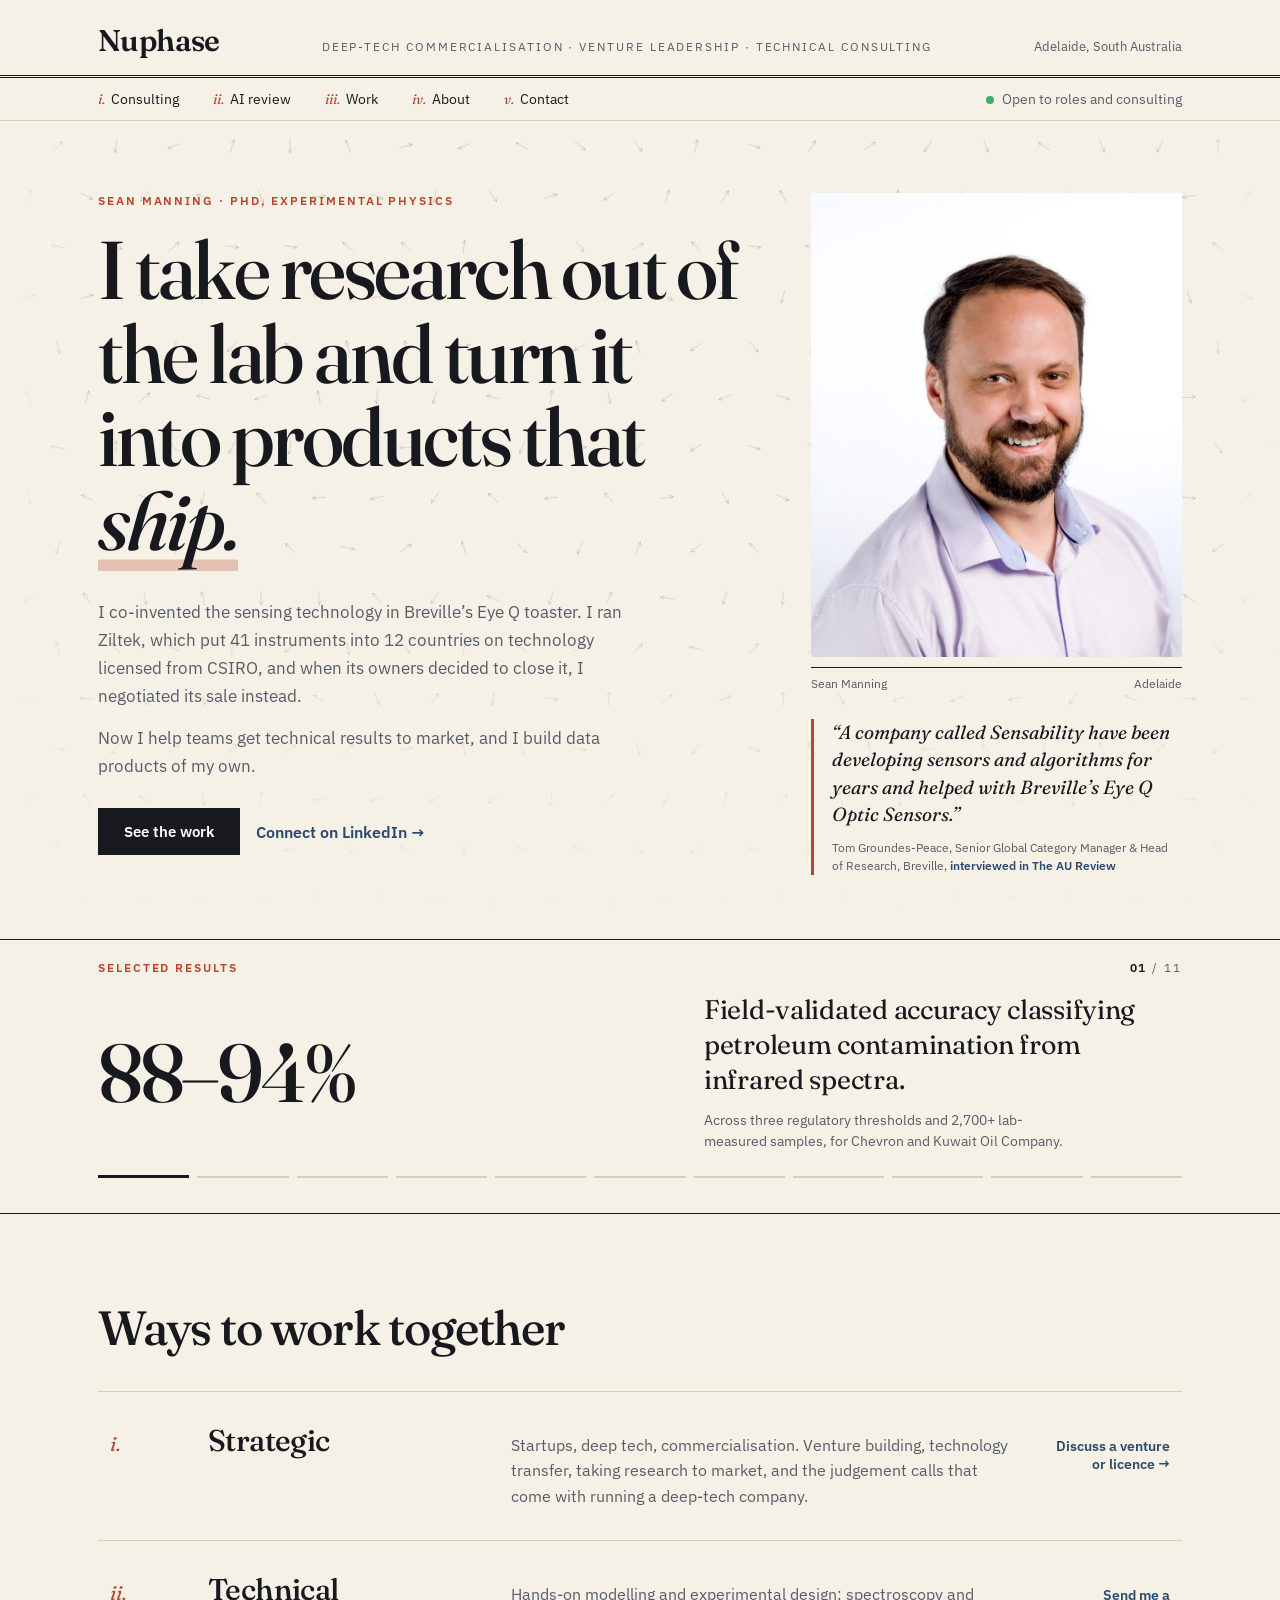
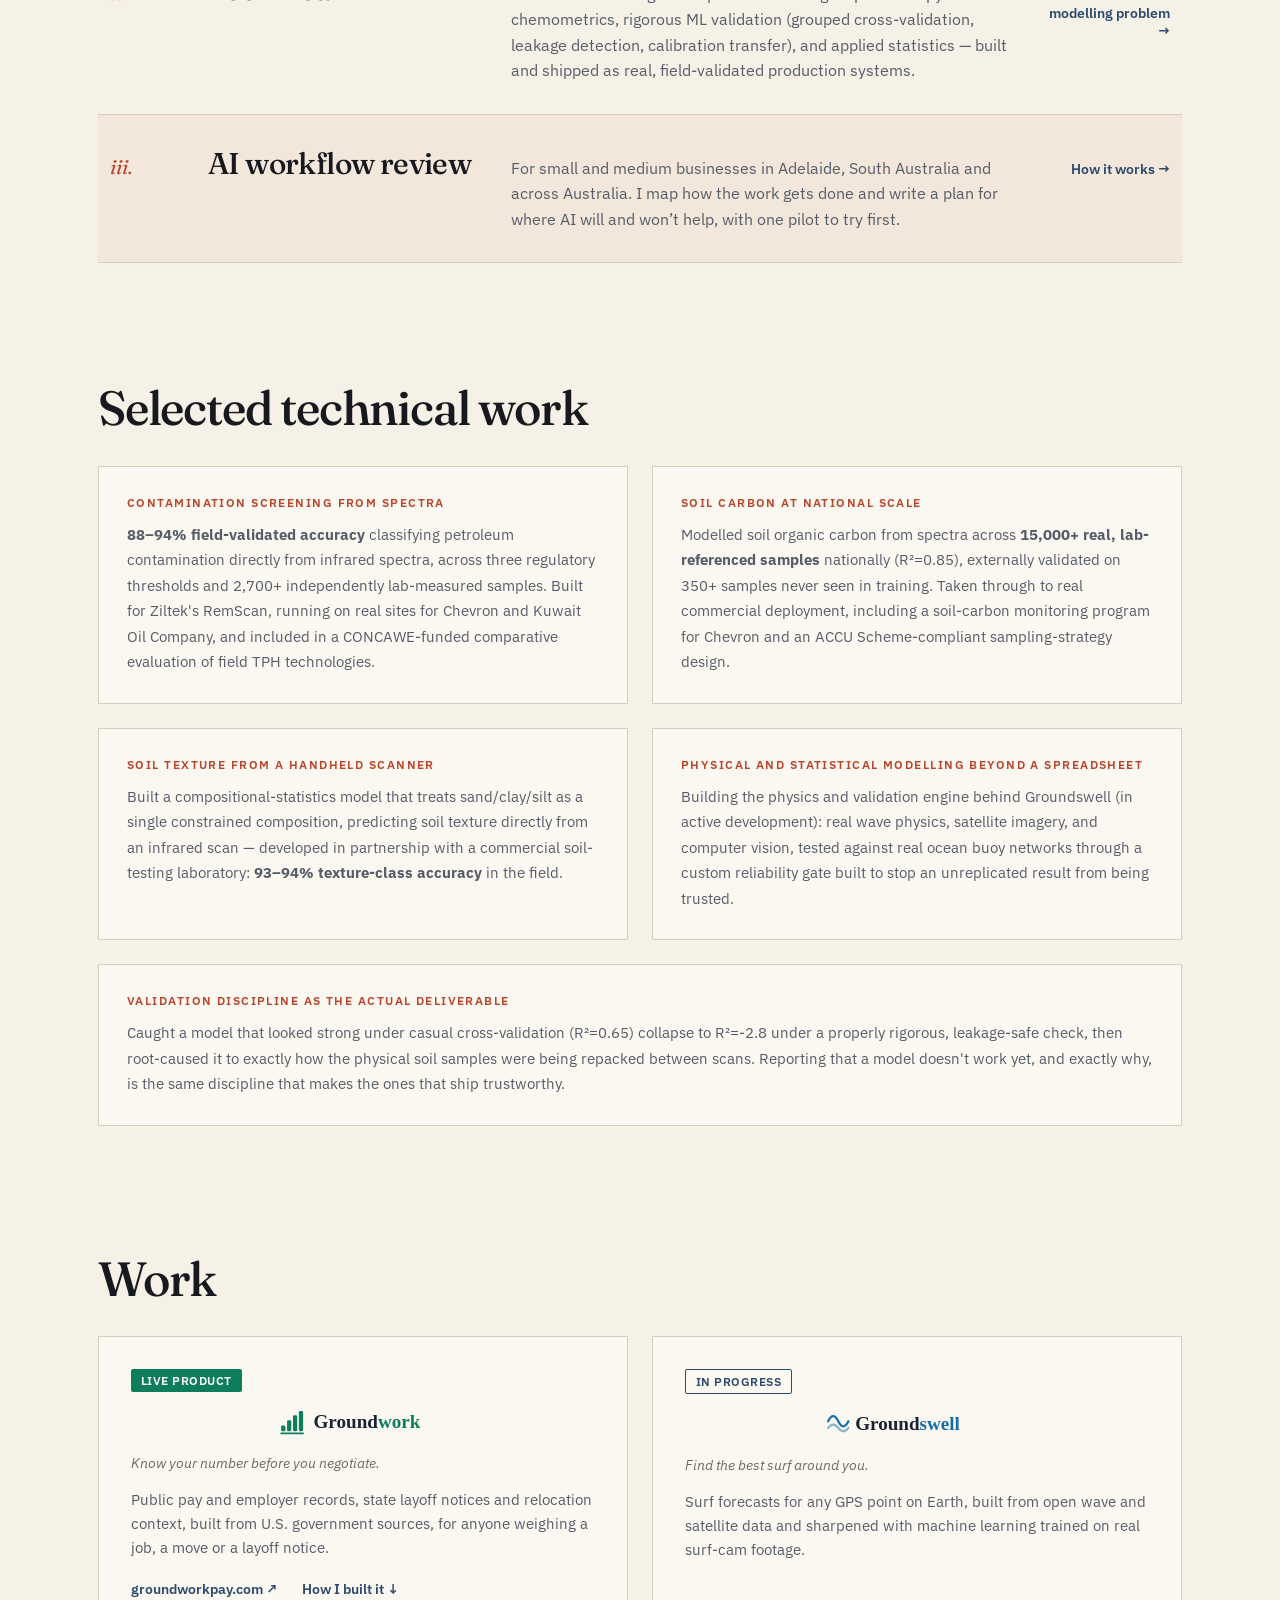
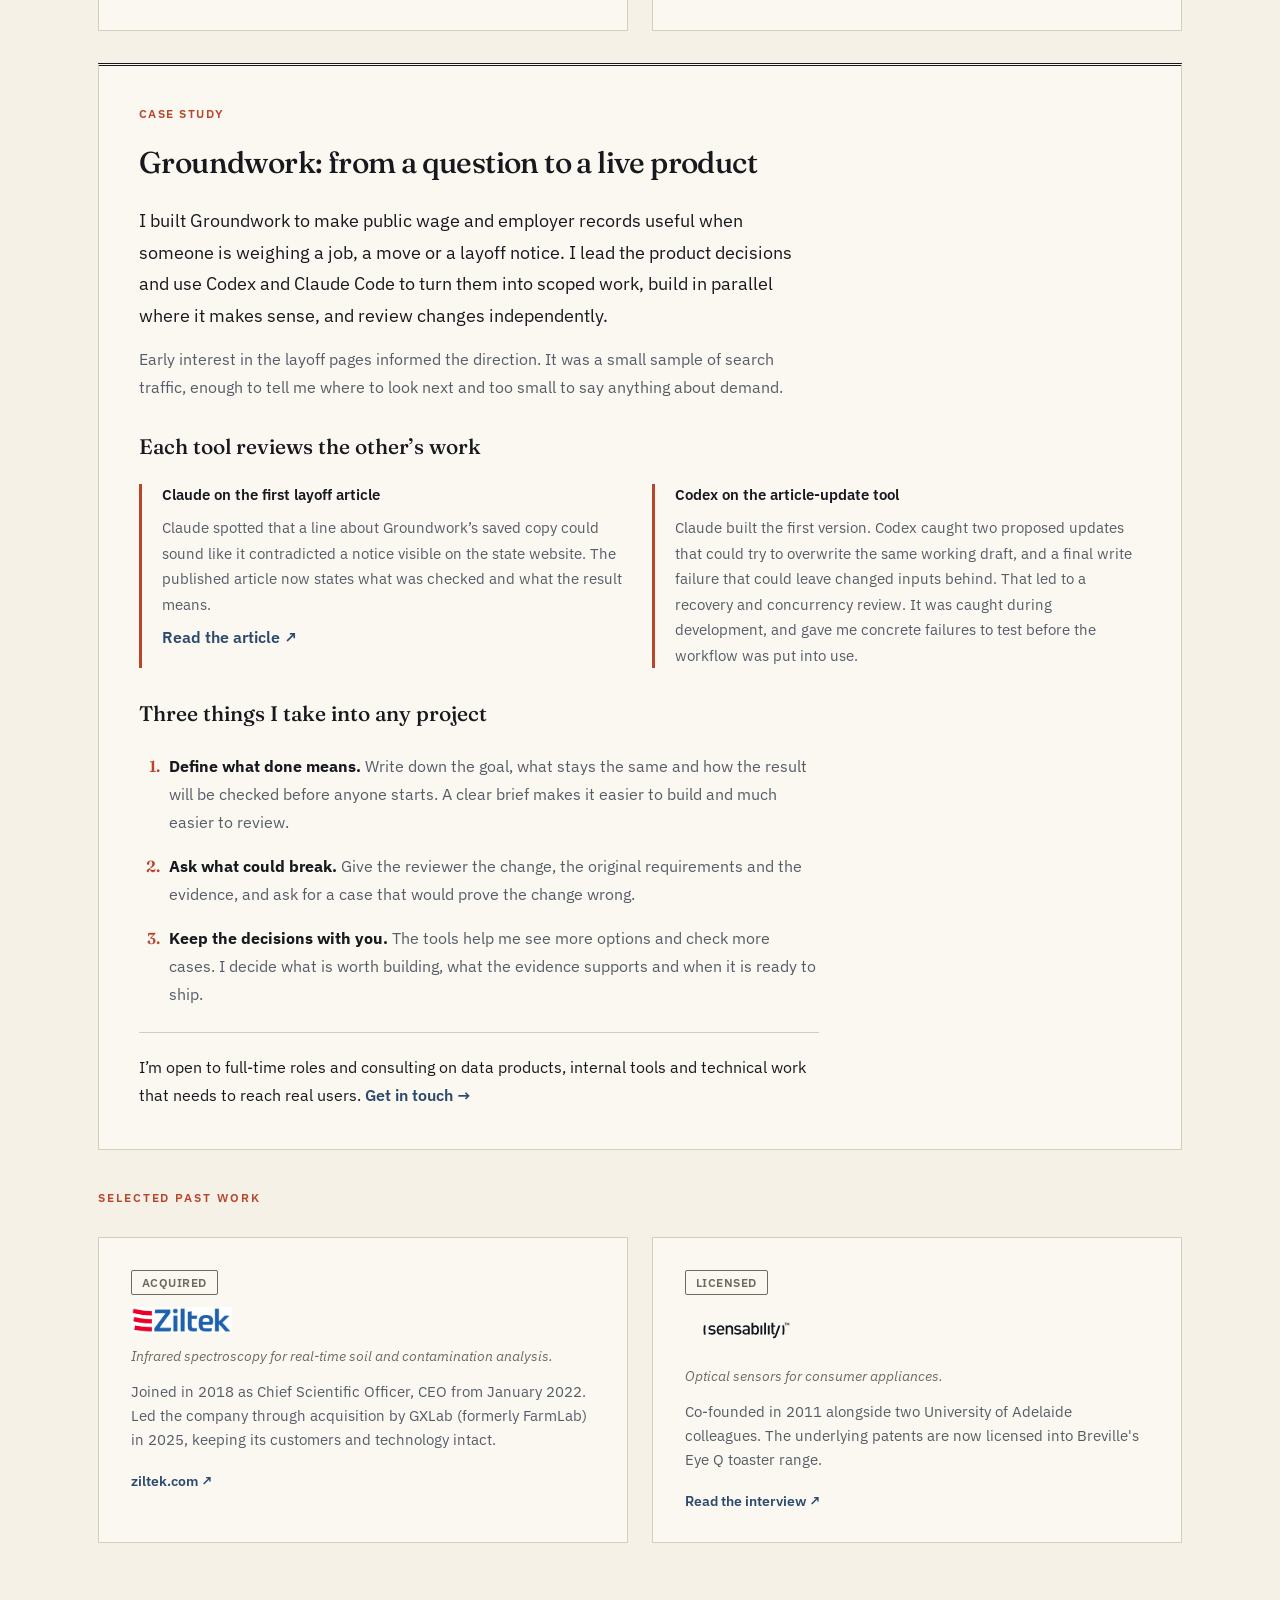
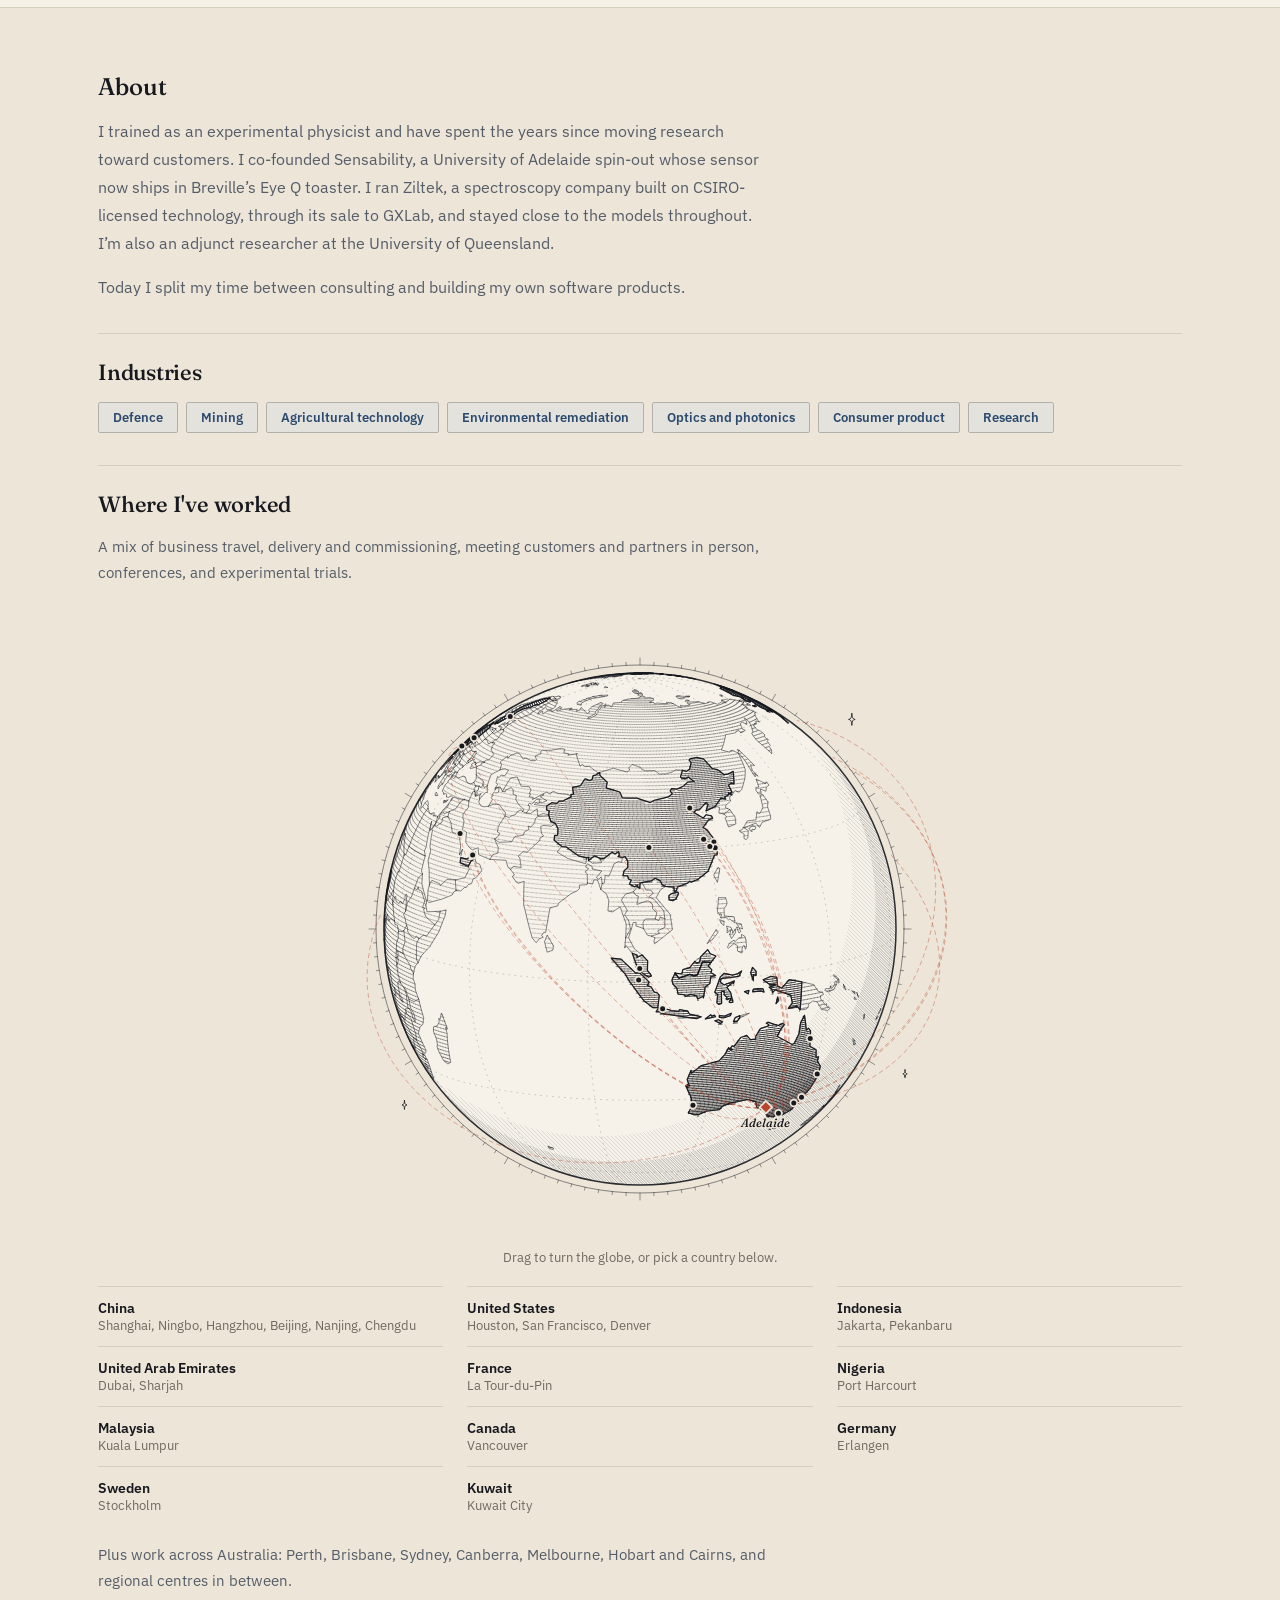
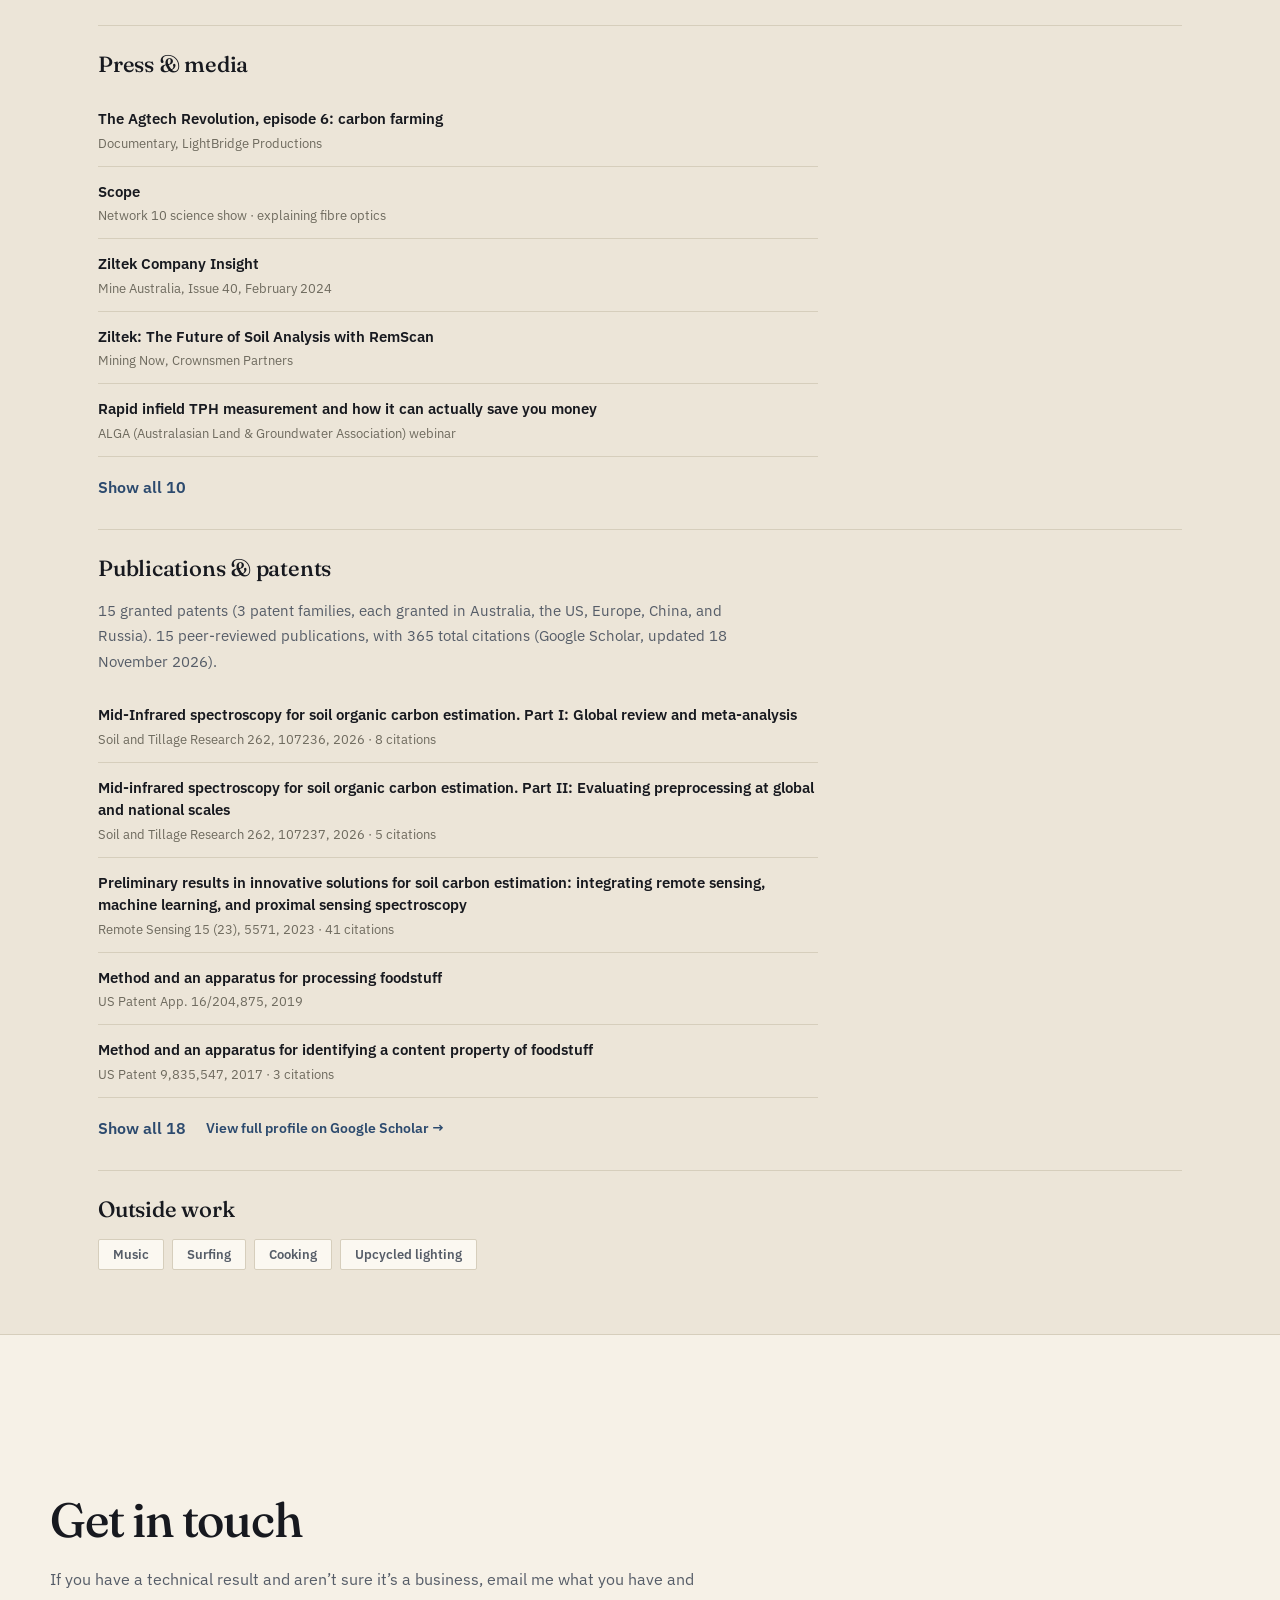
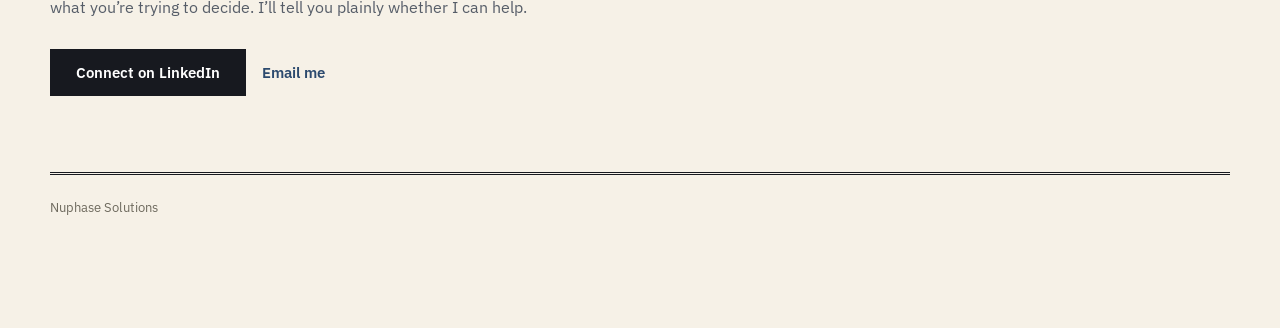
==== commit 4736a088: "Use Google Scholar as the citation source so the page matches the profile link Co-Authored-By: Claud" ====
--- a/index.html
+++ b/index.html
@@ -341,19 +341,19 @@
 
     <div class="about-block">
       <h3>Publications &amp; patents</h3>
-      <p>15 granted patents (3 patent families, each granted in Australia, the US, Europe, China, and Russia). 15 peer-reviewed publications, with <span id="cite-total">310</span> total citations (OpenAlex, updated <span id="cite-date">18 November 2026</span>).</p>
+      <p>15 granted patents (3 patent families, each granted in Australia, the US, Europe, China, and Russia). 15 peer-reviewed publications, with <span id="cite-total">365</span> total citations (Google Scholar, updated <span id="cite-date">18 November 2026</span>).</p>
       <div id="pubs-list">
         <div class="pub-item">
           <div class="pub-title">Mid-Infrared spectroscopy for soil organic carbon estimation. Part I: Global review and meta-analysis</div>
-          <div class="pub-detail">Soil and Tillage Research 262, 107236, 2026<span class="cite" data-cite="mid infrared spectroscopy for soil organic carbon estimation part i global review and meta analysis"> &middot; 7 citations</span></div>
+          <div class="pub-detail">Soil and Tillage Research 262, 107236, 2026<span class="cite" data-cite="mid infrared spectroscopy for soil organic carbon estimation part i global review and meta analysis"> &middot; 8 citations</span></div>
         </div>
         <div class="pub-item">
           <div class="pub-title">Mid-infrared spectroscopy for soil organic carbon estimation. Part II: Evaluating preprocessing at global and national scales</div>
-          <div class="pub-detail">Soil and Tillage Research 262, 107237, 2026<span class="cite" data-cite="mid infrared spectroscopy for soil organic carbon estimation part ii evaluating preprocessing at global and national scales"> &middot; 6 citations</span></div>
+          <div class="pub-detail">Soil and Tillage Research 262, 107237, 2026<span class="cite" data-cite="mid infrared spectroscopy for soil organic carbon estimation part ii evaluating preprocessing at global and national scales"> &middot; 5 citations</span></div>
         </div>
         <div class="pub-item">
           <div class="pub-title">Preliminary results in innovative solutions for soil carbon estimation: integrating remote sensing, machine learning, and proximal sensing spectroscopy</div>
-          <div class="pub-detail">Remote Sensing 15 (23), 5571, 2023<span class="cite" data-cite="preliminary results in innovative solutions for soil carbon estimation integrating remote sensing machine learning and proximal sensing spectroscopy"> &middot; 42 citations</span></div>
+          <div class="pub-detail">Remote Sensing 15 (23), 5571, 2023<span class="cite" data-cite="preliminary results in innovative solutions for soil carbon estimation integrating remote sensing machine learning and proximal sensing spectroscopy"> &middot; 41 citations</span></div>
         </div>
         <div class="pub-item">
           <div class="pub-title">Method and an apparatus for processing foodstuff</div>
@@ -361,59 +361,59 @@
         </div>
         <div class="pub-item">
           <div class="pub-title">Method and an apparatus for identifying a content property of foodstuff</div>
-          <div class="pub-detail">US Patent 9,835,547, 2017</div>
+          <div class="pub-detail">US Patent 9,835,547, 2017<span class="cite" data-cite="method and an apparatus for identifying a content property of foodstuff"> &middot; 3 citations</span></div>
         </div>
         <div class="pub-item pub-extra">
           <div class="pub-title">Long-range modulating retroreflector communications</div>
-          <div class="pub-detail">2017 IEEE International Conference on Space Optical Systems and Applications, 2017<span class="cite" data-cite="long range modulating retroreflector communications"> &middot; 2 citations</span></div>
+          <div class="pub-detail">2017 IEEE International Conference on Space Optical Systems and Applications, 2017<span class="cite" data-cite="long range modulating retroreflector communications"> &middot; 3 citations</span></div>
         </div>
         <div class="pub-item pub-extra">
           <div class="pub-title">Development and characterisation of FPGA modems using forward error correction for FSOC</div>
-          <div class="pub-detail">Atmospheric Propagation XIII 9833, 133-141, 2016<span class="cite" data-cite="development and characterisation of fpga modems using forward error correction for fsoc"> &middot; 6 citations</span></div>
+          <div class="pub-detail">Atmospheric Propagation XIII 9833, 133-141, 2016<span class="cite" data-cite="development and characterisation of fpga modems using forward error correction for fsoc"> &middot; 4 citations</span></div>
         </div>
         <div class="pub-item pub-extra">
           <div class="pub-title">Development and implementation of a robust angle of arrival turbulence measurement system</div>
-          <div class="pub-detail">Optical Engineering 54 (11), 114104, 2015<span class="cite" data-cite="development and implementation of a robust angle of arrival turbulence measurement system"> &middot; 12 citations</span></div>
+          <div class="pub-detail">Optical Engineering 54 (11), 114104, 2015<span class="cite" data-cite="development and implementation of a robust angle of arrival turbulence measurement system"> &middot; 19 citations</span></div>
         </div>
         <div class="pub-item pub-extra">
           <div class="pub-title">Device and a method for characterising a chromatic property of foodstuff</div>
-          <div class="pub-detail">US Patent App. 14/416,335, 2015</div>
+          <div class="pub-detail">US Patent App. 14/416,335, 2015<span class="cite" data-cite="device and a method for characterising a chromatic property of foodstuff"> &middot; 8 citations</span></div>
         </div>
         <div class="pub-item pub-extra">
           <div class="pub-title">Demonstration of Asymmetric Lasercomm with Forward Error Correction</div>
-          <div class="pub-detail">Aust. Institute of Physics Congress, 2014</div>
+          <div class="pub-detail">Aust. Institute of Physics Congress, 2014<span class="cite" data-cite="demonstration of asymmetric lasercomm with forward error correction"> &middot; 2 citations</span></div>
         </div>
         <div class="pub-item pub-extra">
           <div class="pub-title">Lead silicate microstructured optical fibres for electro-optical applications</div>
-          <div class="pub-detail">Optics express 21 (25), 31309-31317, 2013<span class="cite" data-cite="lead silicate microstructured optical fibres for electro optical applications"> &middot; 11 citations</span></div>
+          <div class="pub-detail">Optics express 21 (25), 31309-31317, 2013<span class="cite" data-cite="lead silicate microstructured optical fibres for electro optical applications"> &middot; 14 citations</span></div>
         </div>
         <div class="pub-item pub-extra">
           <div class="pub-title">Luminescence from bismuth-germanate glasses and its manipulation through oxidants</div>
-          <div class="pub-detail">Optical materials express 2 (10), 1320-1328, 2012<span class="cite" data-cite="luminescence from bismuth germanate glasses and its manipulation through oxidants"> &middot; 47 citations</span></div>
+          <div class="pub-detail">Optical materials express 2 (10), 1320-1328, 2012<span class="cite" data-cite="luminescence from bismuth germanate glasses and its manipulation through oxidants"> &middot; 67 citations</span></div>
         </div>
         <div class="pub-item pub-extra">
           <div class="pub-title">Ternary tellurite glasses for the fabrication of nonlinear optical fibres</div>
-          <div class="pub-detail">Optical Materials Express 2 (2), 140-152, 2012<span class="cite" data-cite="ternary tellurite glasses for the fabrication of nonlinear optical fibres"> &middot; 149 citations</span></div>
+          <div class="pub-detail">Optical Materials Express 2 (2), 140-152, 2012<span class="cite" data-cite="ternary tellurite glasses for the fabrication of nonlinear optical fibres"> &middot; 165 citations</span></div>
         </div>
         <div class="pub-item pub-extra">
           <div class="pub-title">A study of tellurite glasses for electro-optic optical fibre devices</div>
-          <div class="pub-detail">PhD thesis, University of Adelaide, 2011<span class="cite" data-cite="a study of tellurite glasses for electro optic optical fibre devices"> &middot; 25 citations</span></div>
+          <div class="pub-detail">PhD thesis, University of Adelaide, 2011<span class="cite" data-cite="a study of tellurite glasses for electro optic optical fibre devices"> &middot; 26 citations</span></div>
         </div>
         <div class="pub-item pub-extra">
           <div class="pub-title">Tellurite glasses for photonic devices with enhanced nonlinearity</div>
-          <div class="pub-detail">2009<span class="cite" data-cite="tellurite glasses for photonic devices with enhanced nonlinearity"> &middot; 1 citations</span></div>
+          <div class="pub-detail">2009</div>
         </div>
         <div class="pub-item pub-extra">
           <div class="pub-title">Improved maker fringes data analysis using genetic algorithms</div>
-          <div class="pub-detail">2009<span class="cite" data-cite="improved maker fringes data analysis using genetic algorithms"> &middot; 1 citations</span></div>
+          <div class="pub-detail">2009</div>
         </div>
         <div class="pub-item pub-extra">
           <div class="pub-title">On the application of genetic algorithms to maker fringes analysis</div>
-          <div class="pub-detail">2008<span class="cite" data-cite="on the application of genetic algorithms to maker fringes analysis"> &middot; 0 citations</span></div>
+          <div class="pub-detail">2008</div>
         </div>
         <div class="pub-item pub-extra">
           <div class="pub-title">Eye safe solid state lasers for remote sensing and coherent laser radar</div>
-          <div class="pub-detail">2005 IEEE LEOS Annual Meeting Conference Proceedings, 187-188, 2005<span class="cite" data-cite="eye safe solid state lasers for remote sensing and coherent laser radar"> &middot; 1 citations</span></div>
+          <div class="pub-detail">2005 IEEE LEOS Annual Meeting Conference Proceedings, 187-188, 2005</div>
         </div>
       </div>
       <div class="pub-controls">
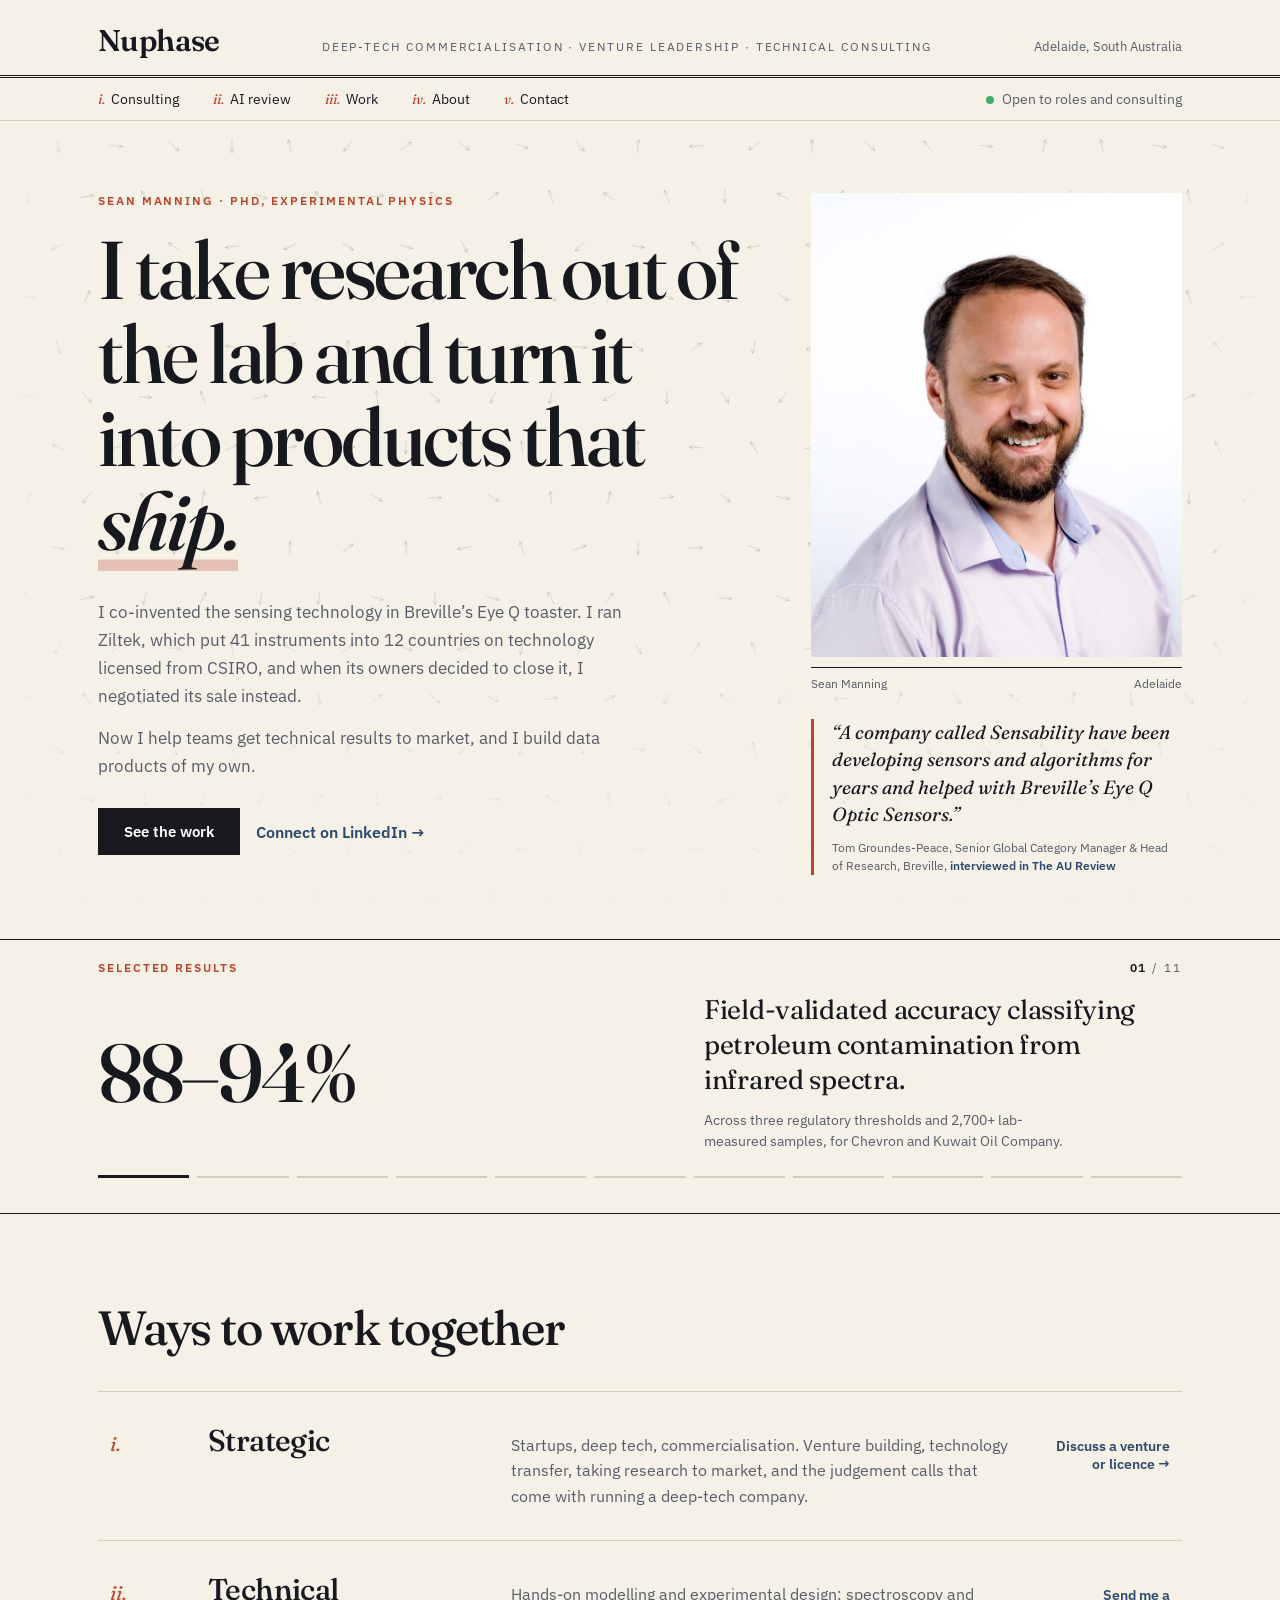
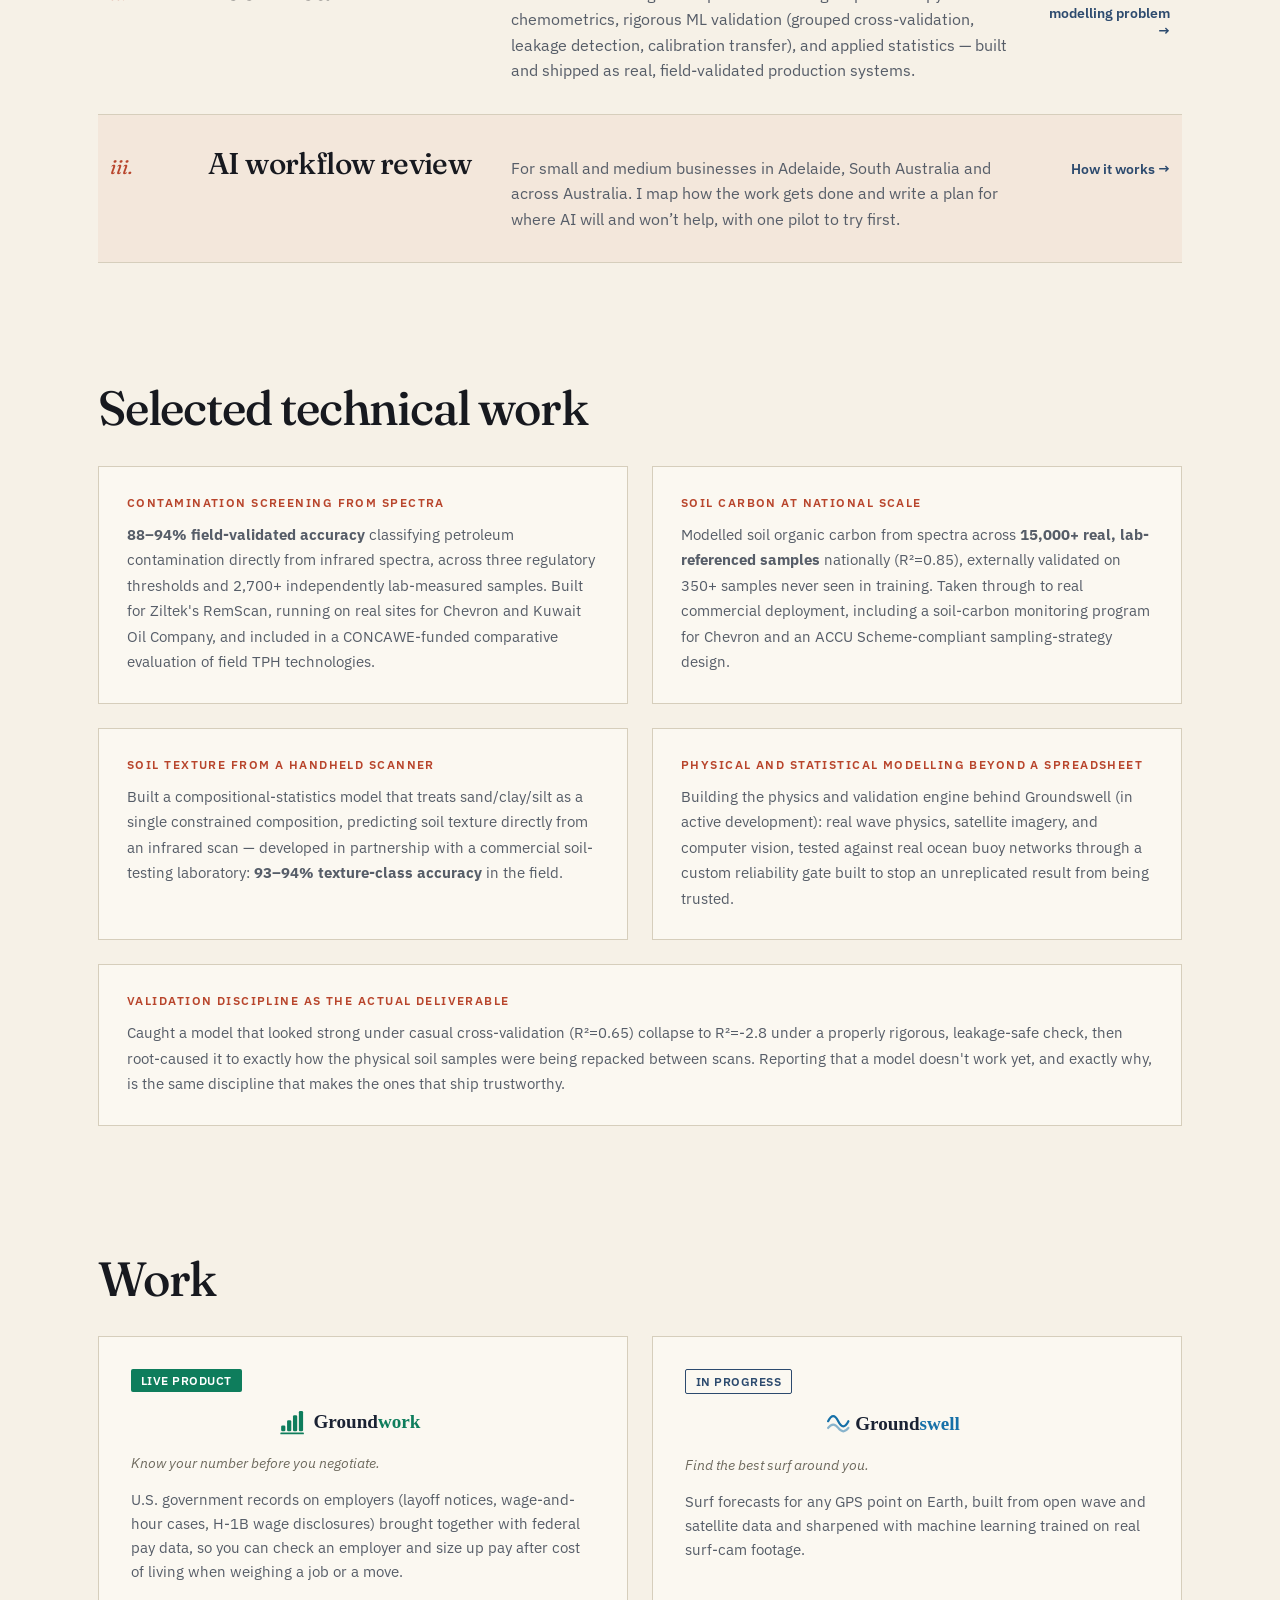
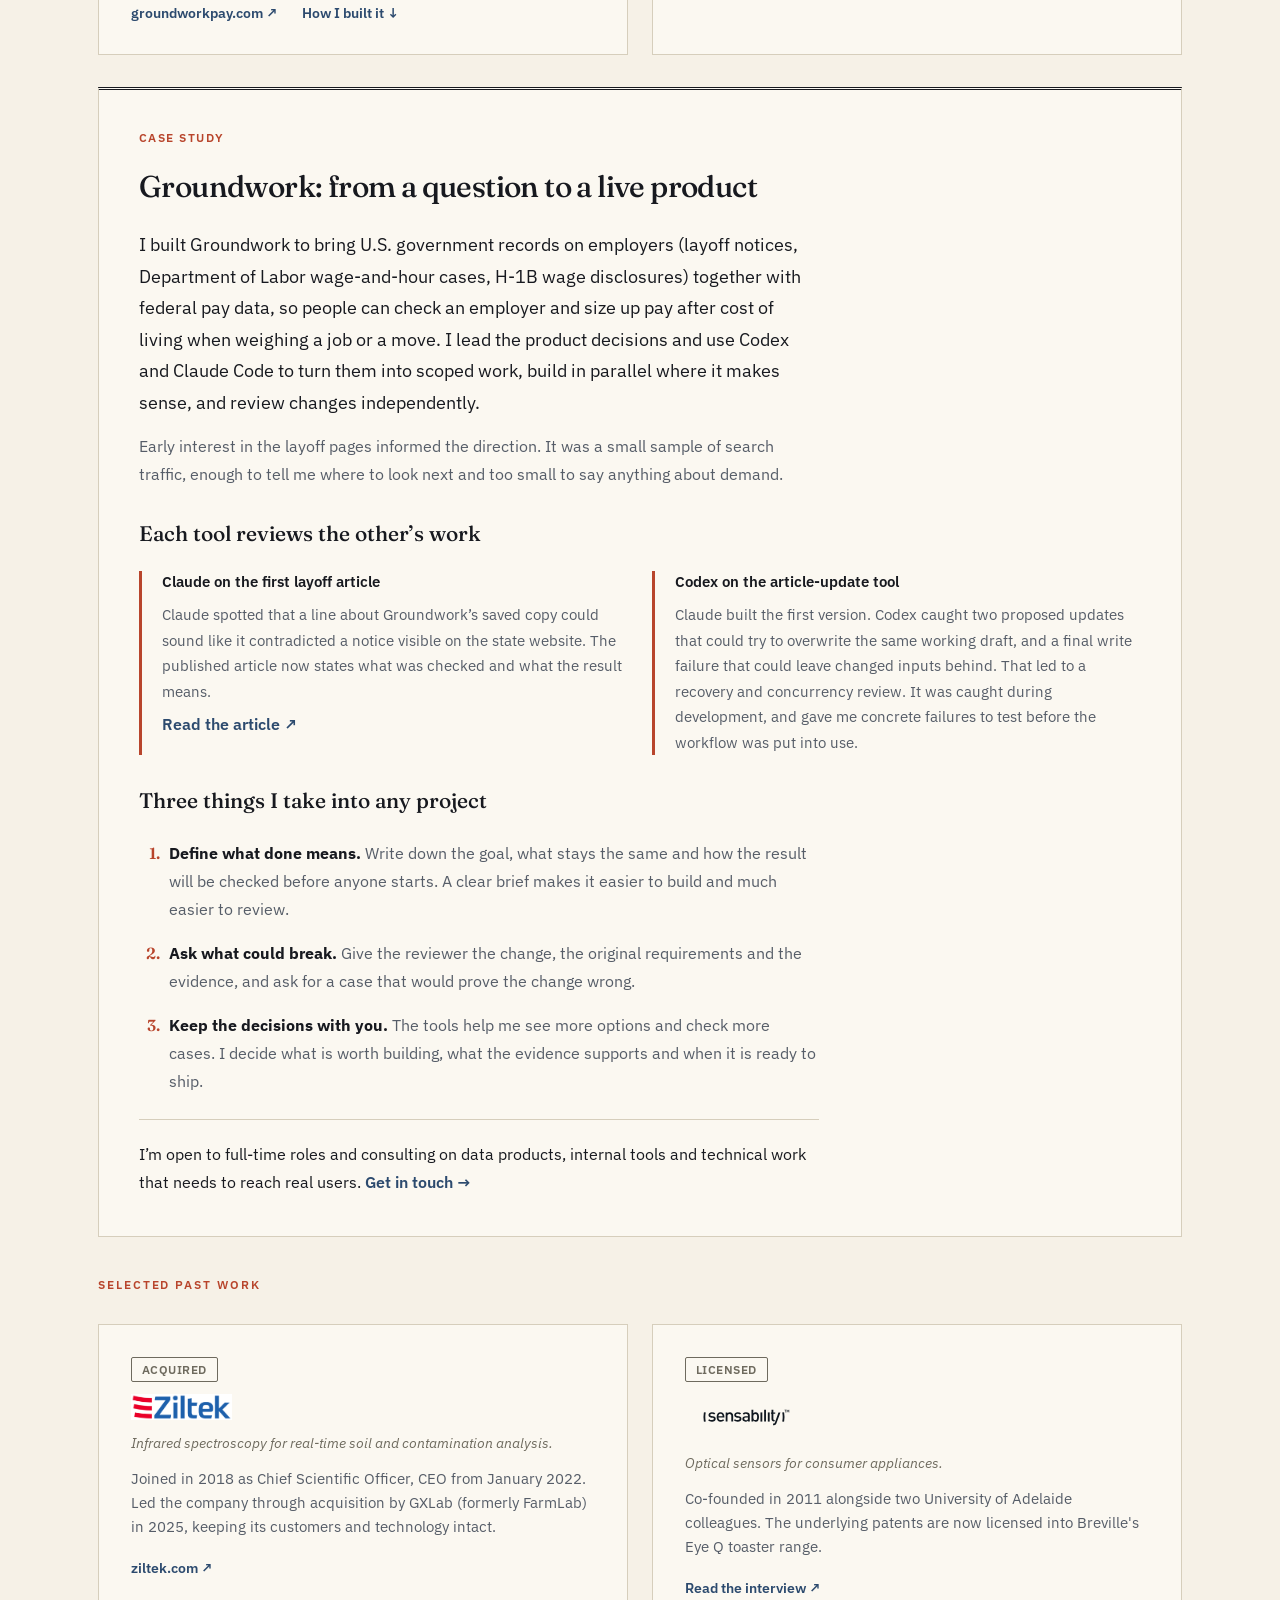
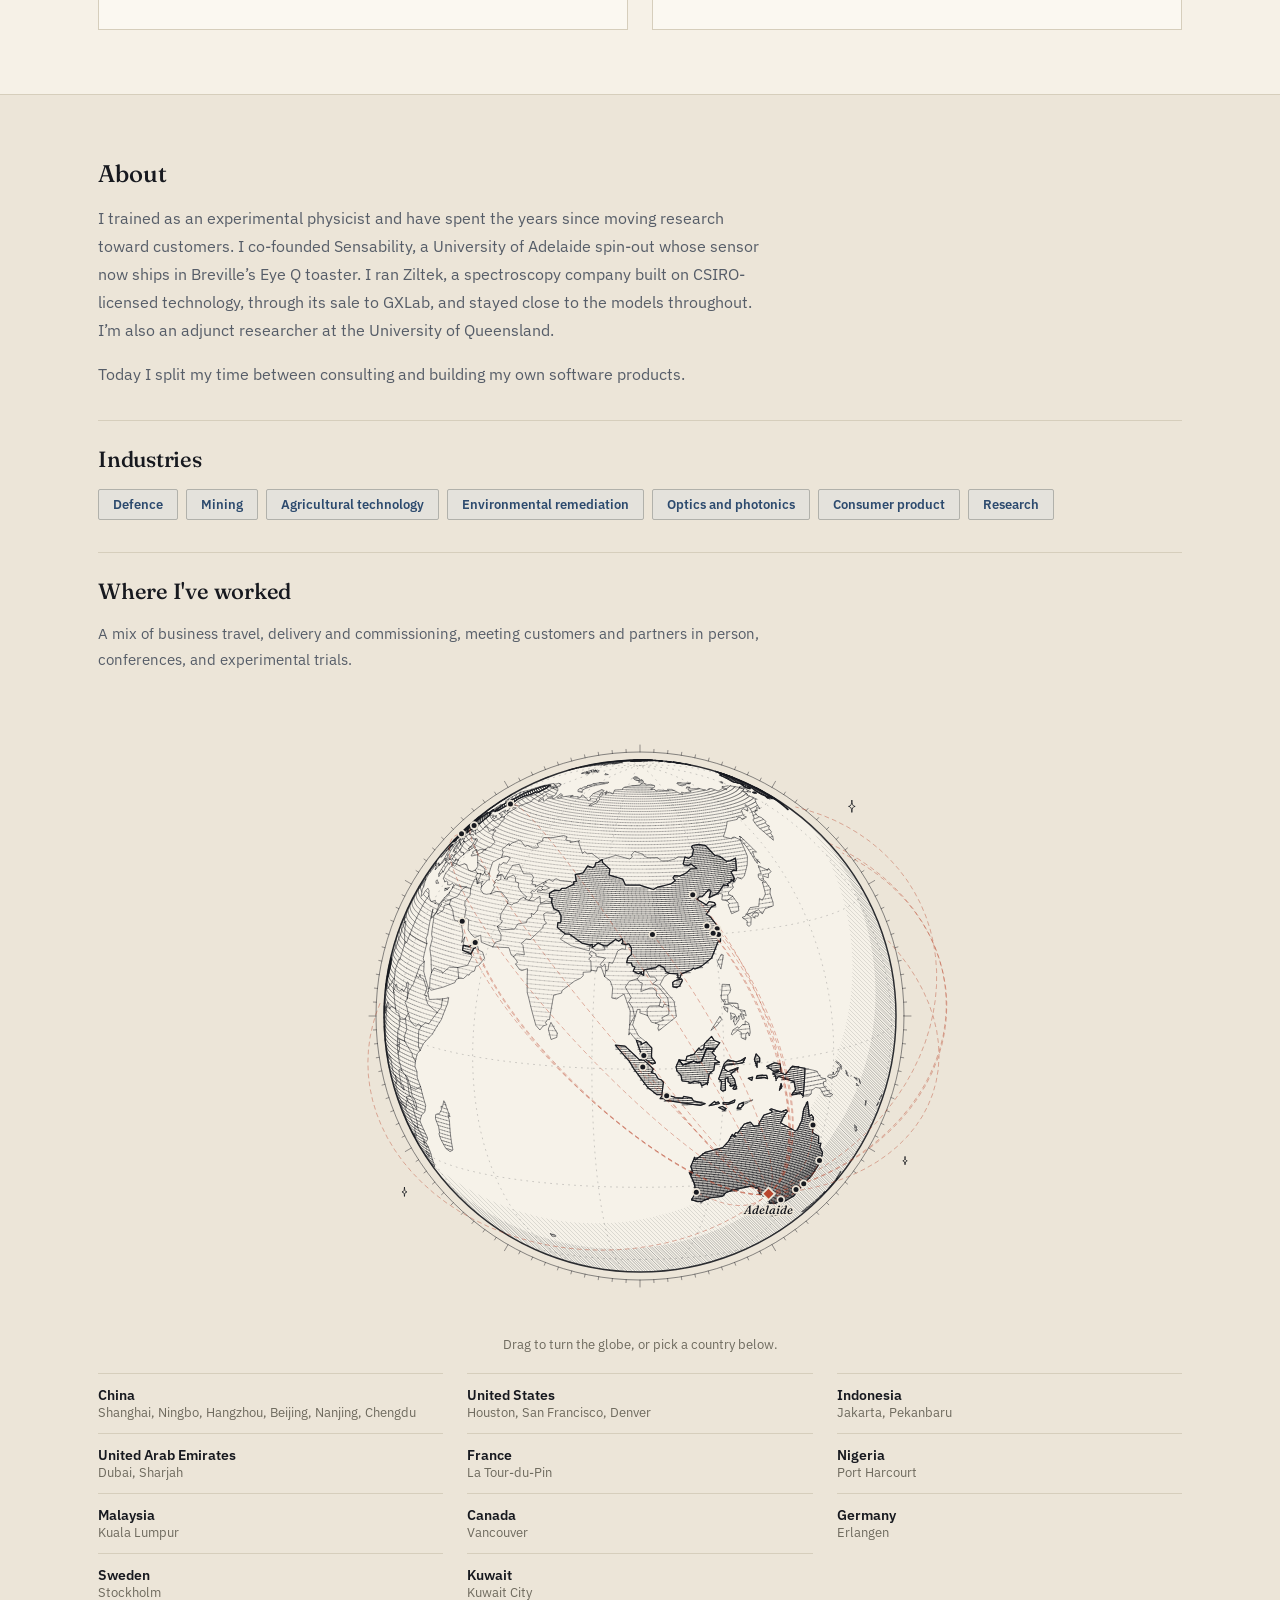
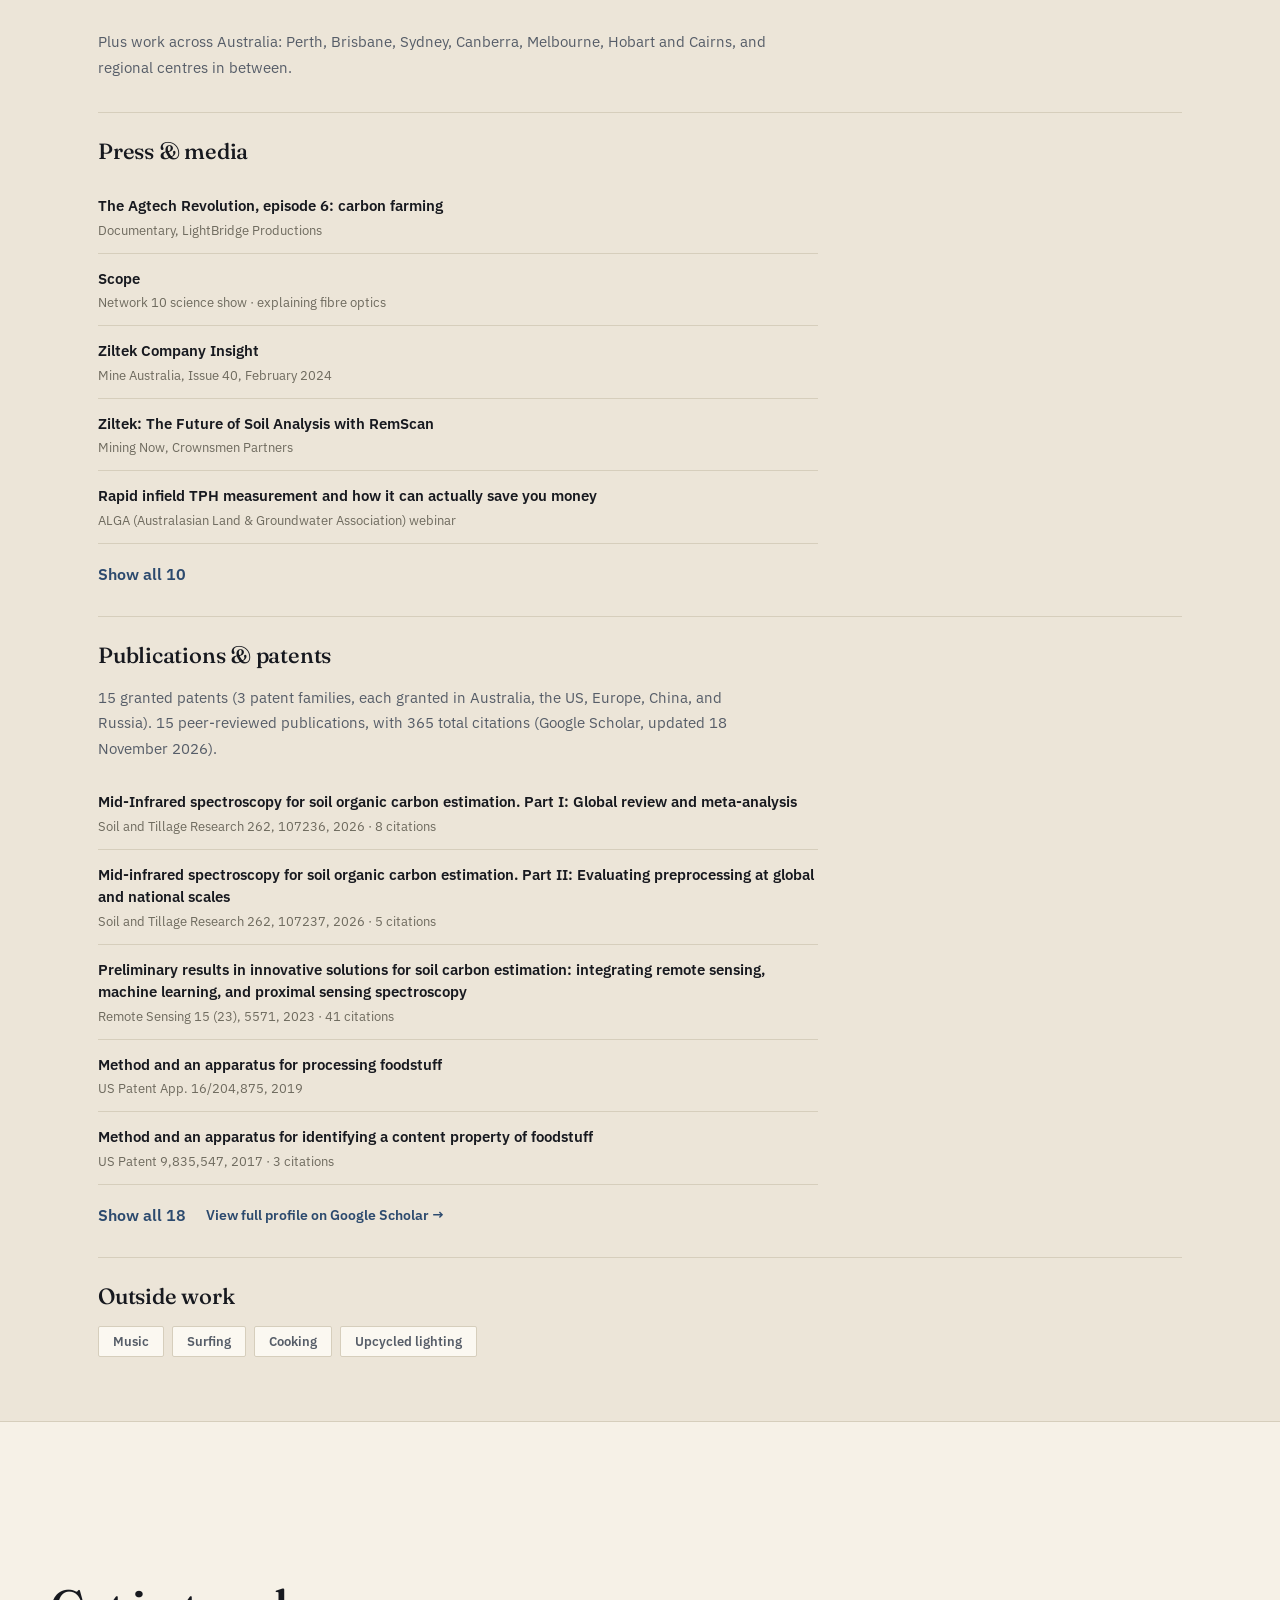
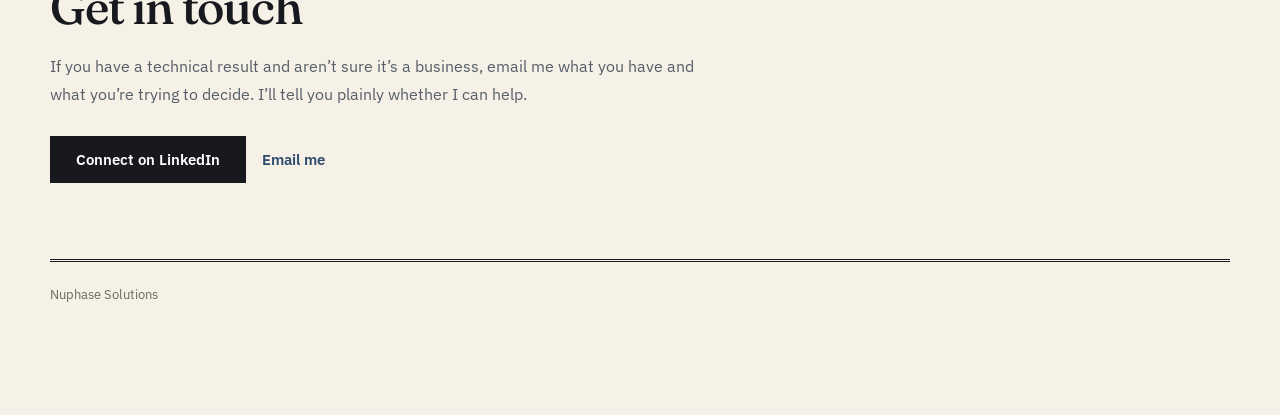
==== commit d24bbc61: "Groundwork copy: update to the current focus (employer records plus federal pay data) Co-Authored-By" ====
--- a/index.html
+++ b/index.html
@@ -183,7 +183,7 @@
         <span class="tag-pill live">Live product</span>
         <img class="logo" src="assets/groundwork-logo.svg" alt="Groundwork">
         <p class="tagline">Know your number before you negotiate.</p>
-        <p class="desc">Public pay and employer records, state layoff notices and relocation context, built from U.S. government sources, for anyone weighing a job, a move or a layoff notice.</p>
+        <p class="desc">U.S. government records on employers (layoff notices, wage-and-hour cases, H-1B wage disclosures) brought together with federal pay data, so you can check an employer and size up pay after cost of living when weighing a job or a move.</p>
         <div class="card-links">
           <a href="https://groundworkpay.com" class="link">groundworkpay.com &nearr;</a>
           <a href="#groundwork-case-study" class="link">How I built it &darr;</a>
@@ -201,7 +201,7 @@
       <div class="card-label">Case study</div>
       <h3 id="gw-case-title">Groundwork: from a question to a live product</h3>
       <div class="case-body">
-        <p class="case-lead">I built Groundwork to make public wage and employer records useful when someone is weighing a job, a move or a layoff notice. I lead the product decisions and use Codex and Claude Code to turn them into scoped work, build in parallel where it makes sense, and review changes independently.</p>
+        <p class="case-lead">I built Groundwork to bring U.S. government records on employers (layoff notices, Department of Labor wage-and-hour cases, H-1B wage disclosures) together with federal pay data, so people can check an employer and size up pay after cost of living when weighing a job or a move. I lead the product decisions and use Codex and Claude Code to turn them into scoped work, build in parallel where it makes sense, and review changes independently.</p>
         <p>Early interest in the layoff pages informed the direction. It was a small sample of search traffic, enough to tell me where to look next and too small to say anything about demand.</p>
       </div>
 
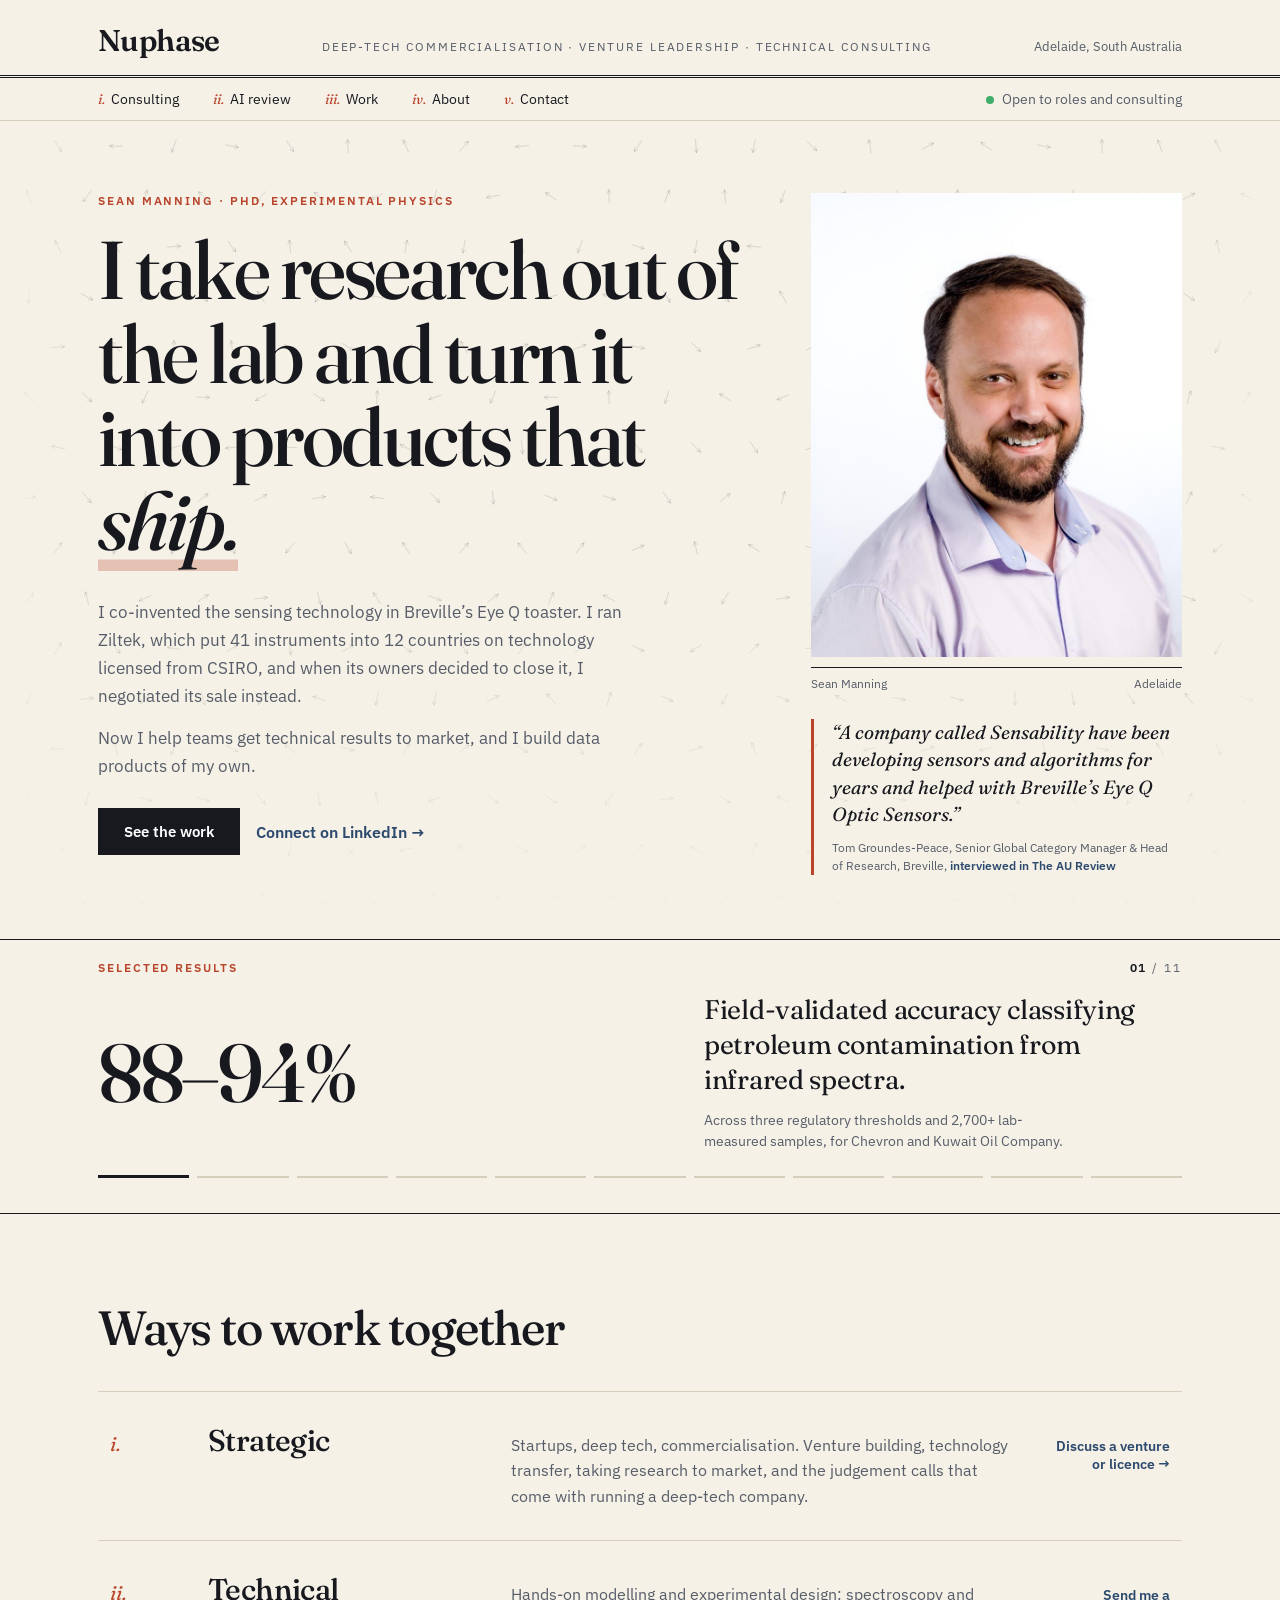
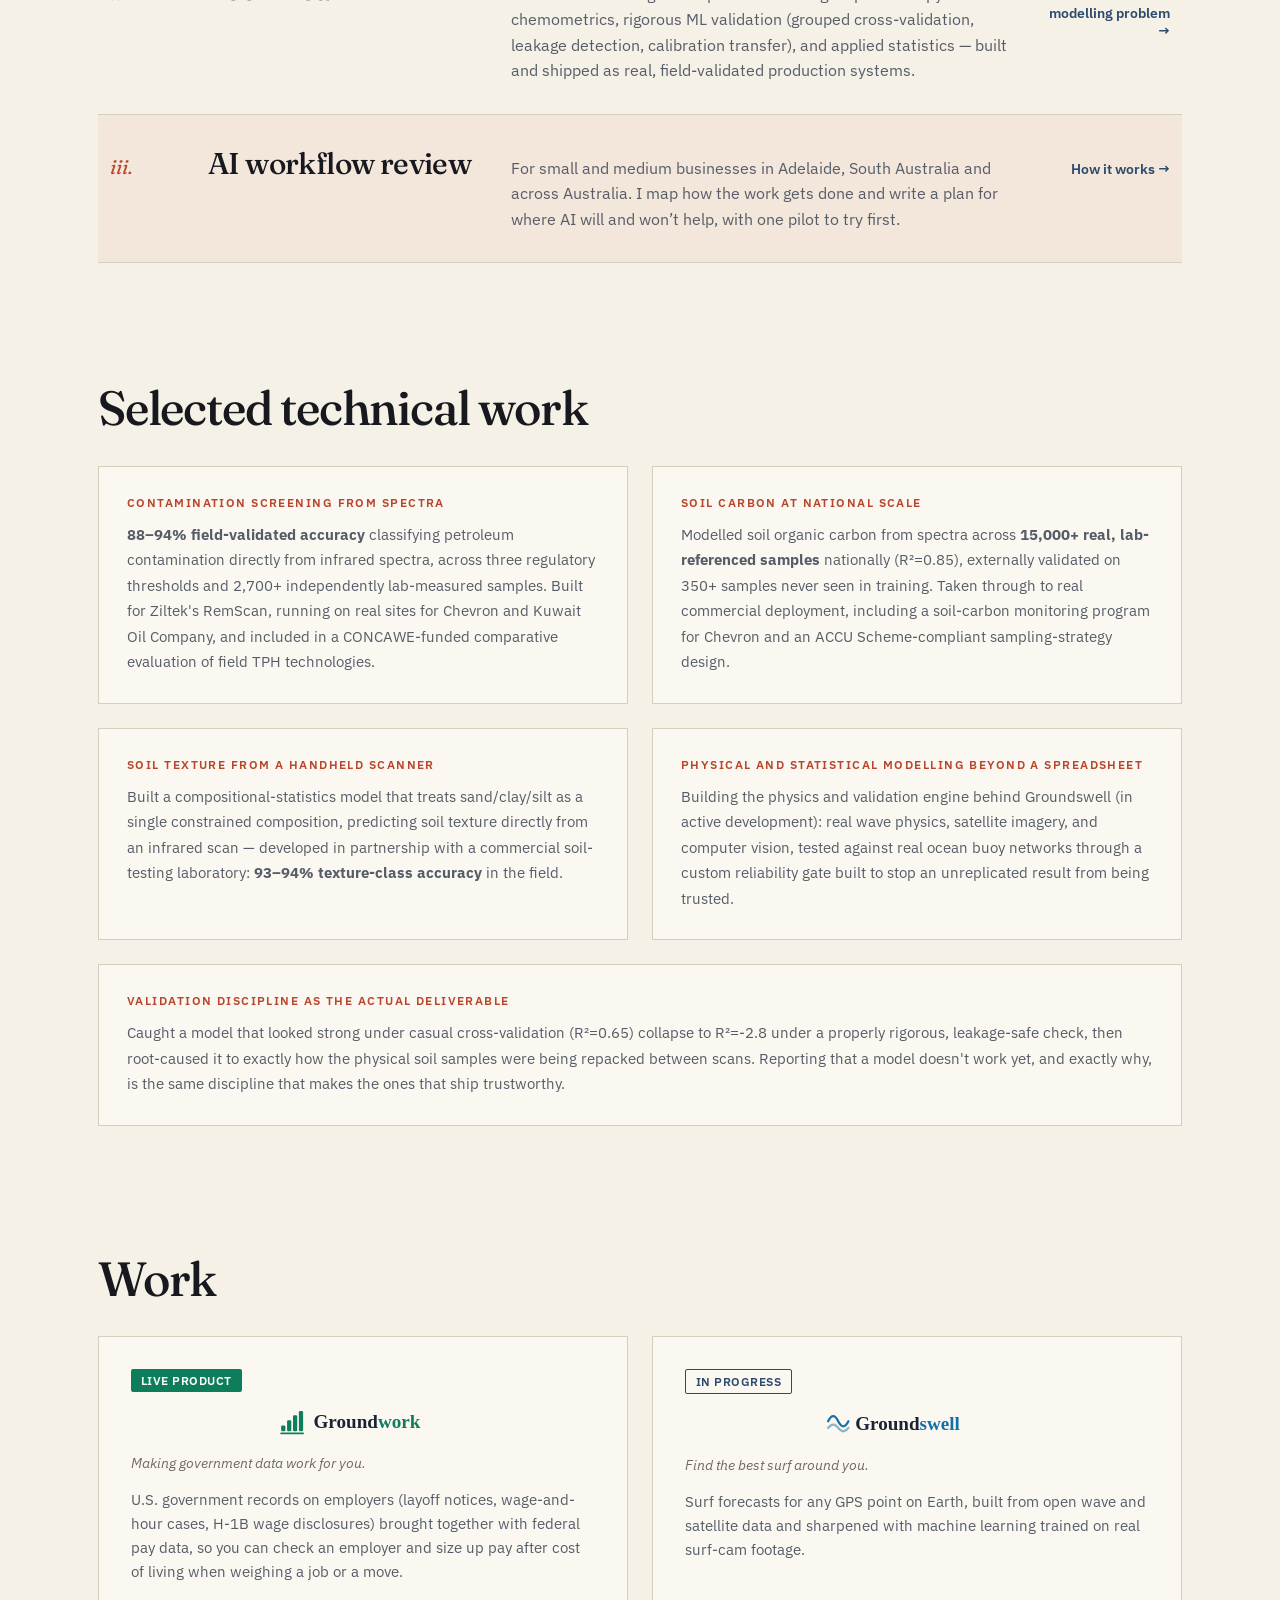
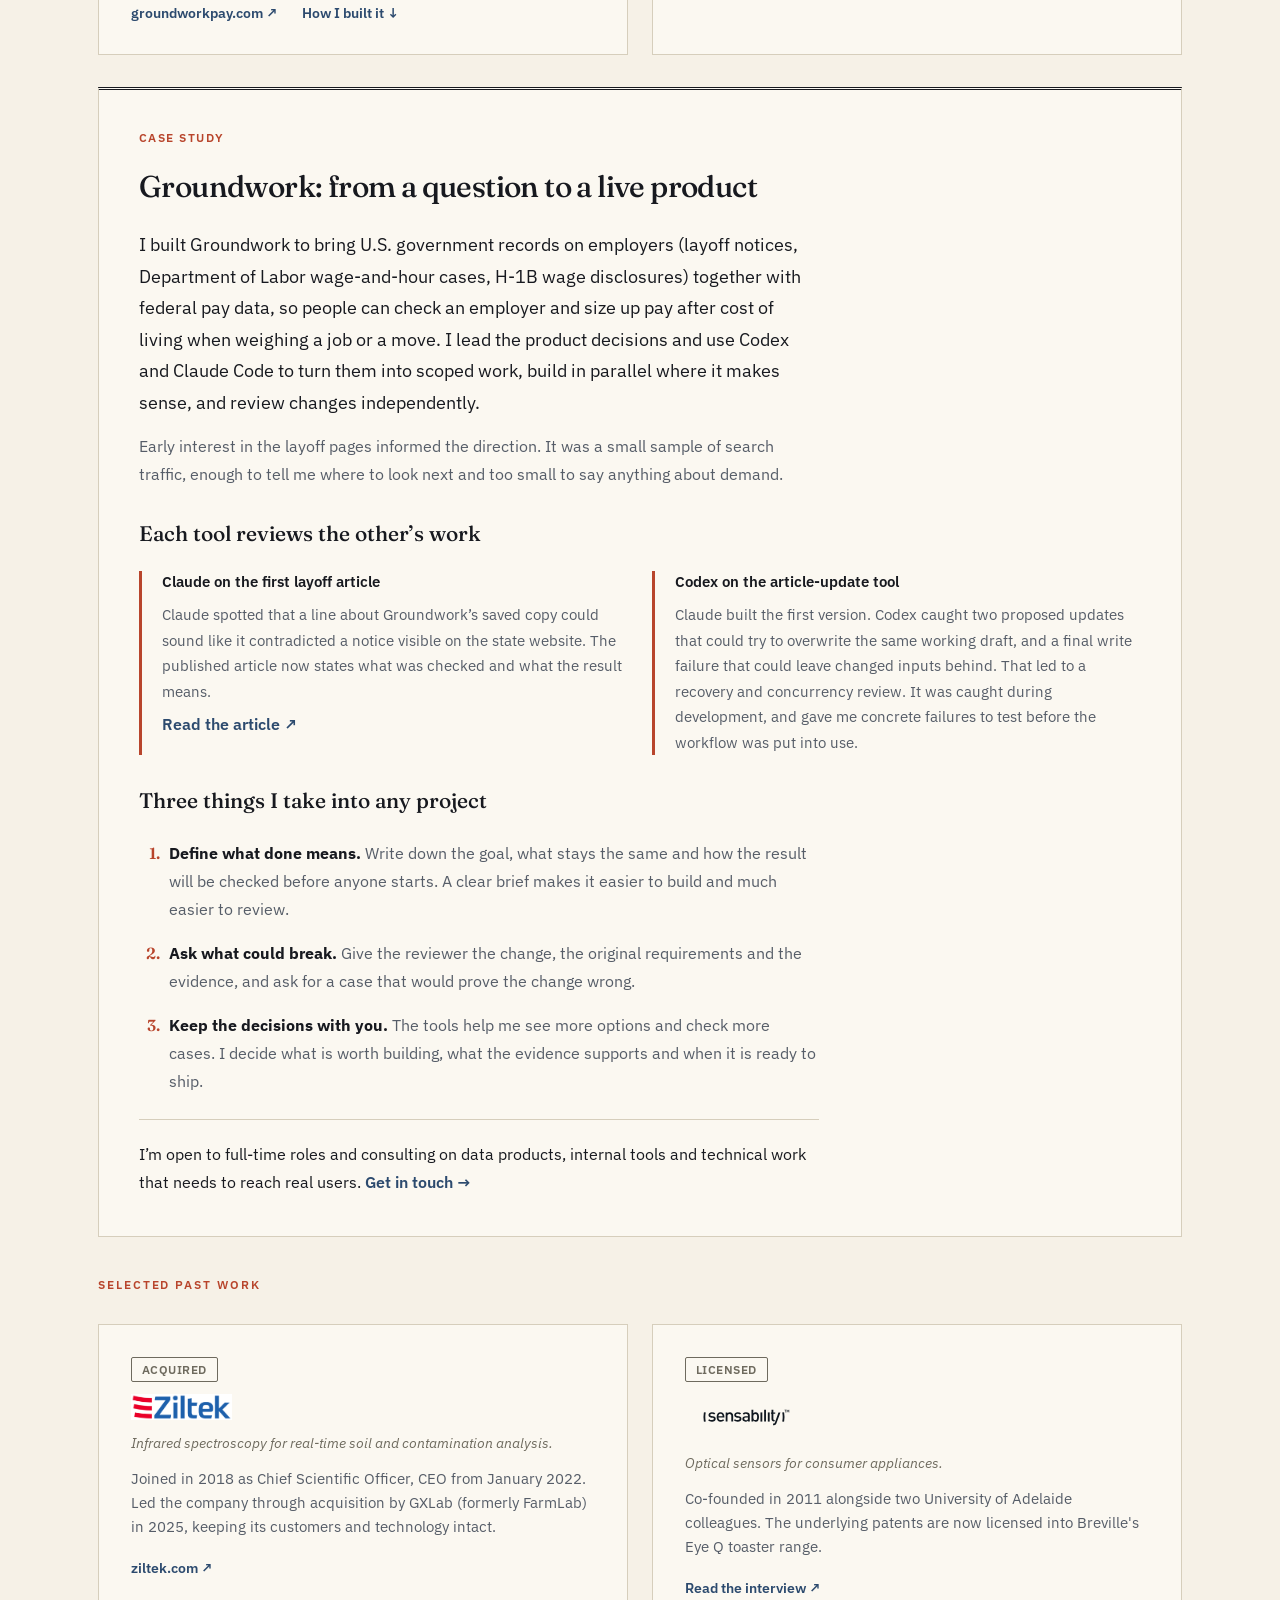
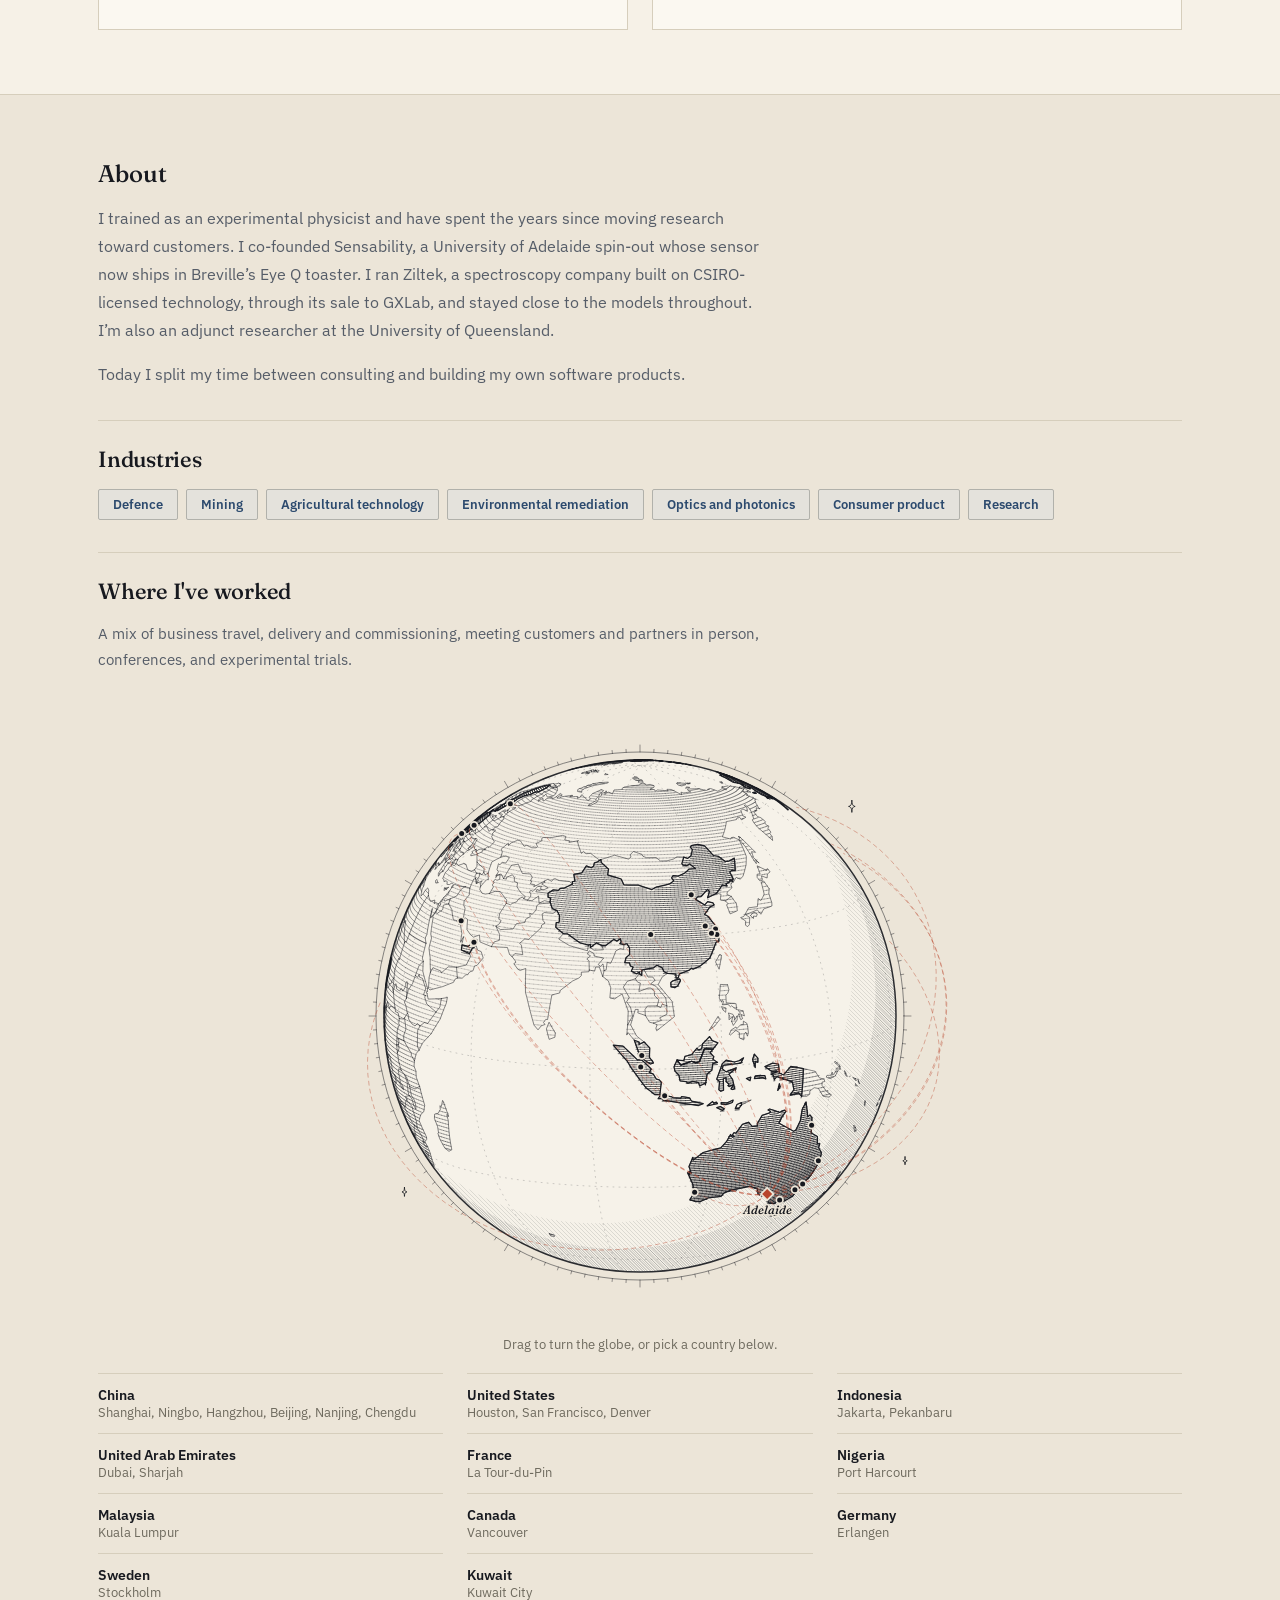
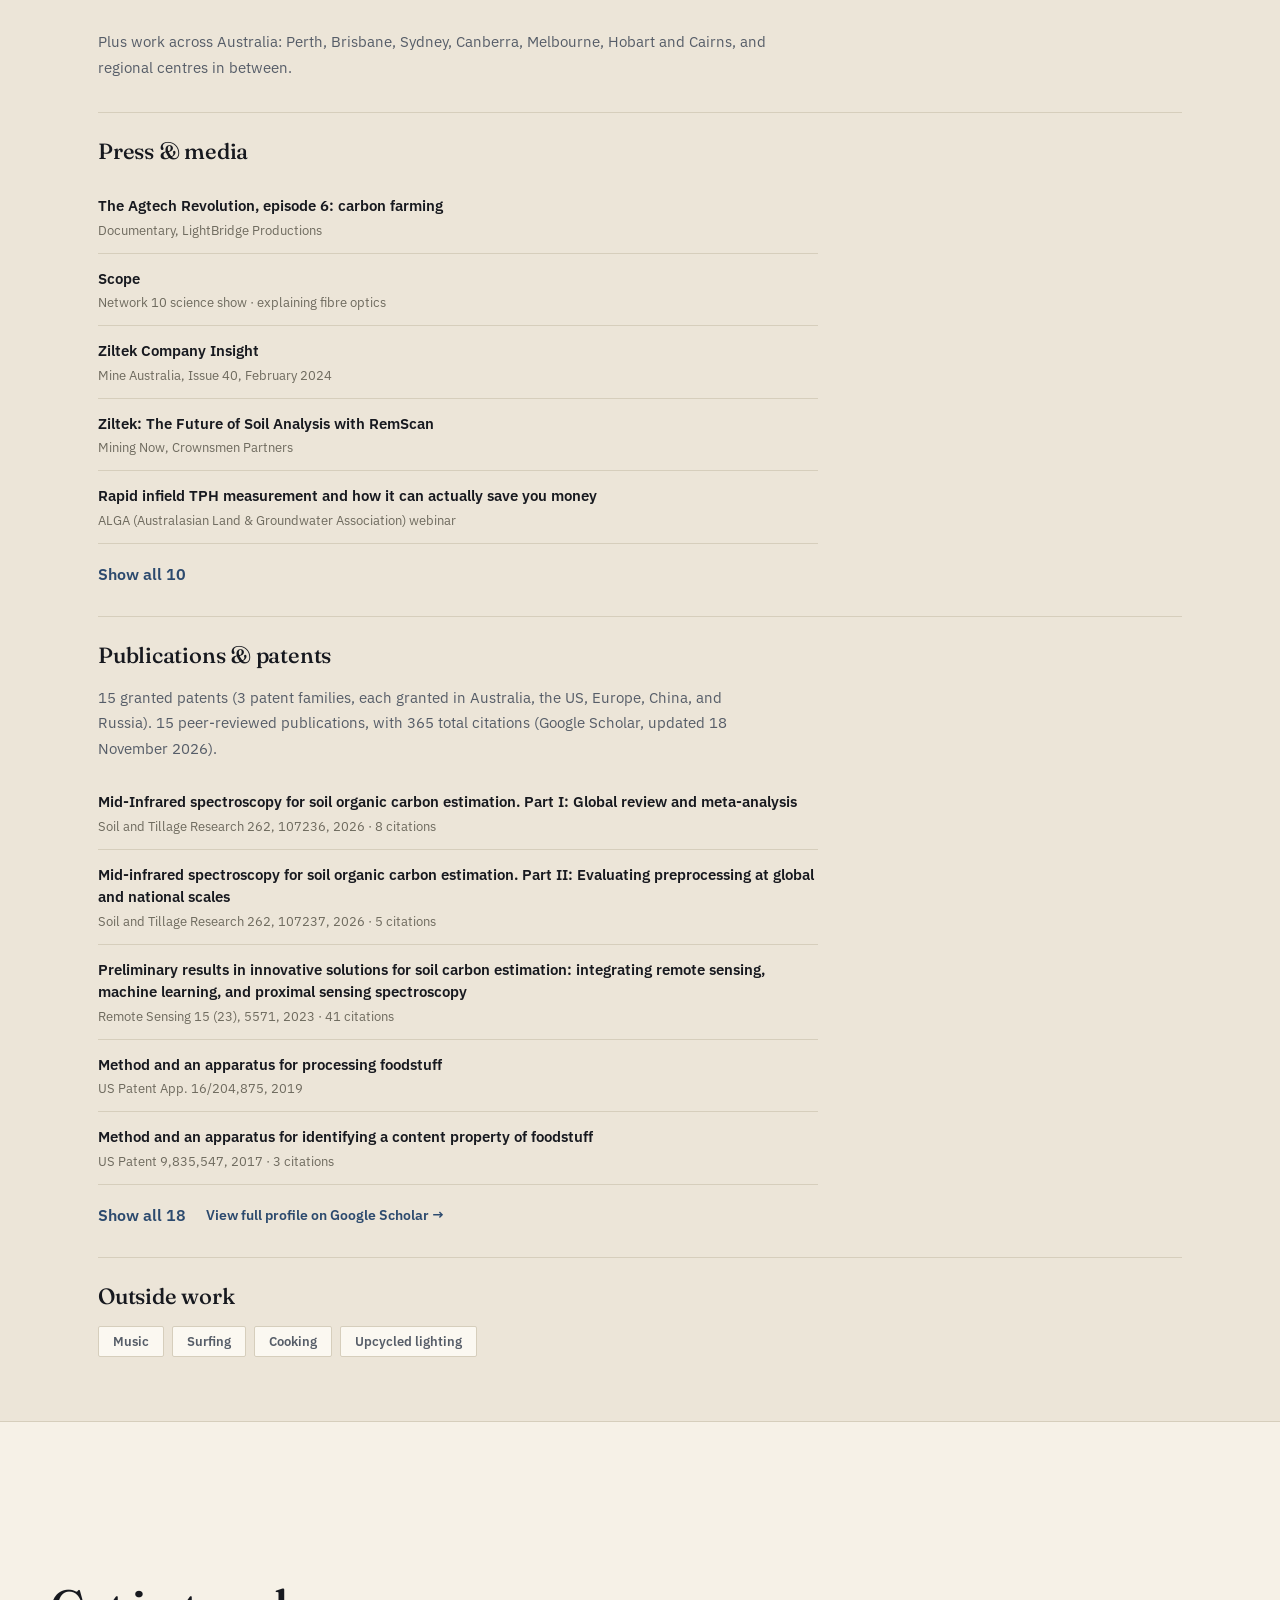
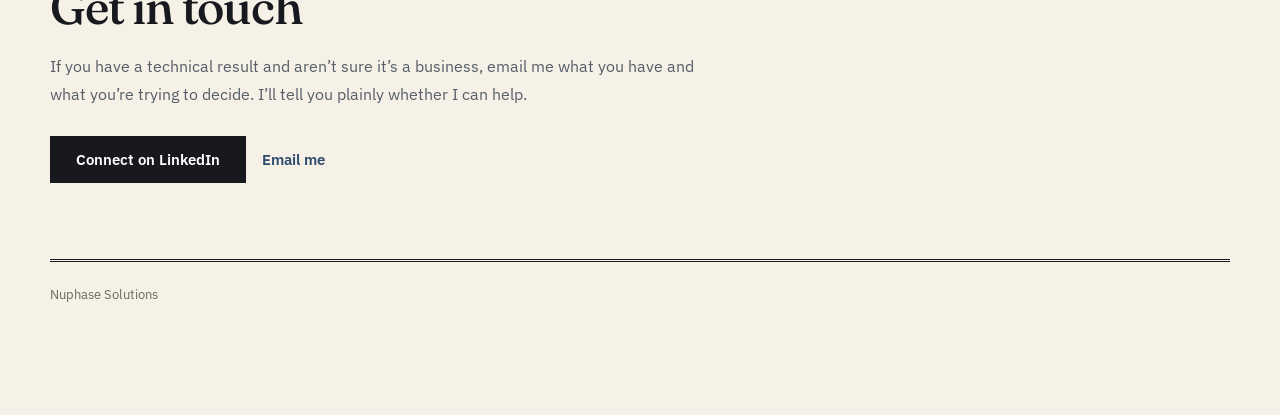
==== commit d2e339d7: "Groundwork tagline: Making government data work for you Co-Authored-By: Claude Sonnet 5.5 <noreply@a" ====
--- a/index.html
+++ b/index.html
@@ -182,7 +182,7 @@
       <div class="card work-card">
         <span class="tag-pill live">Live product</span>
         <img class="logo" src="assets/groundwork-logo.svg" alt="Groundwork">
-        <p class="tagline">Know your number before you negotiate.</p>
+        <p class="tagline">Making government data work for you.</p>
         <p class="desc">U.S. government records on employers (layoff notices, wage-and-hour cases, H-1B wage disclosures) brought together with federal pay data, so you can check an employer and size up pay after cost of living when weighing a job or a move.</p>
         <div class="card-links">
           <a href="https://groundworkpay.com" class="link">groundworkpay.com &nearr;</a>
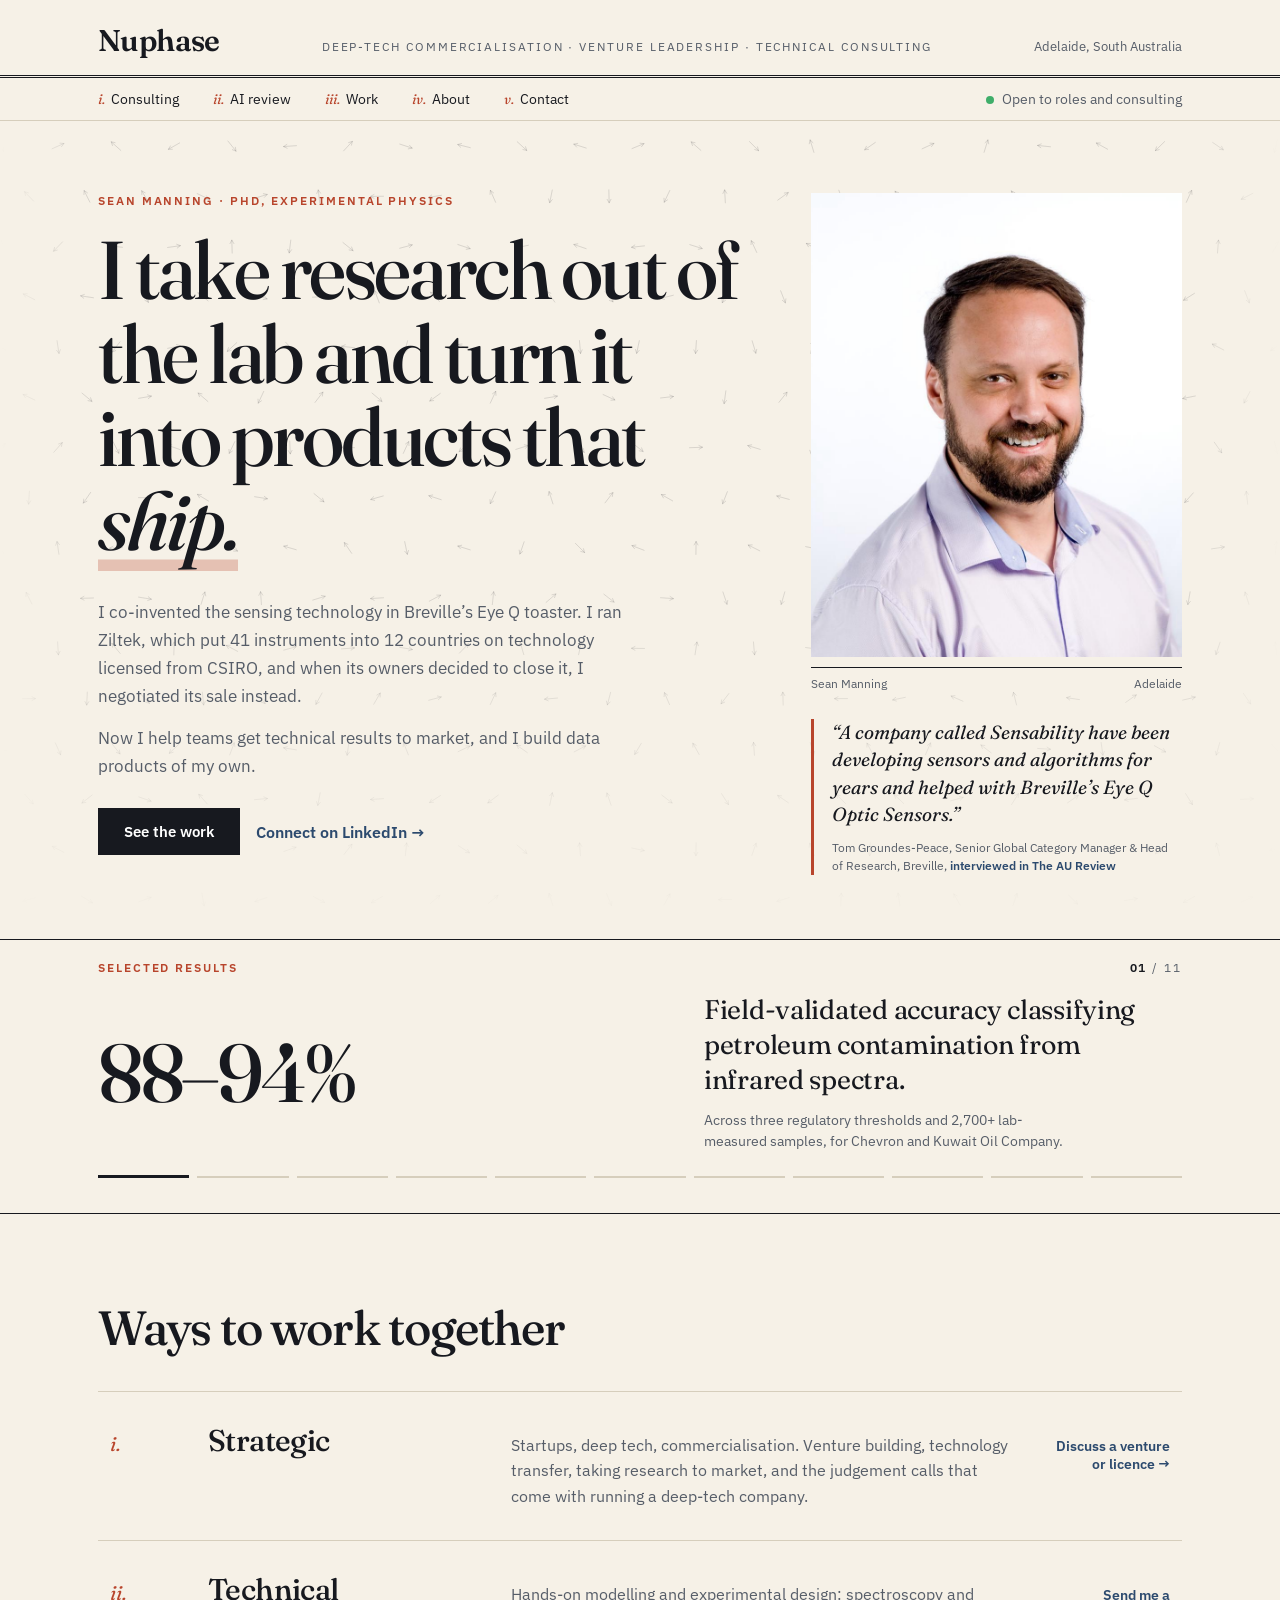
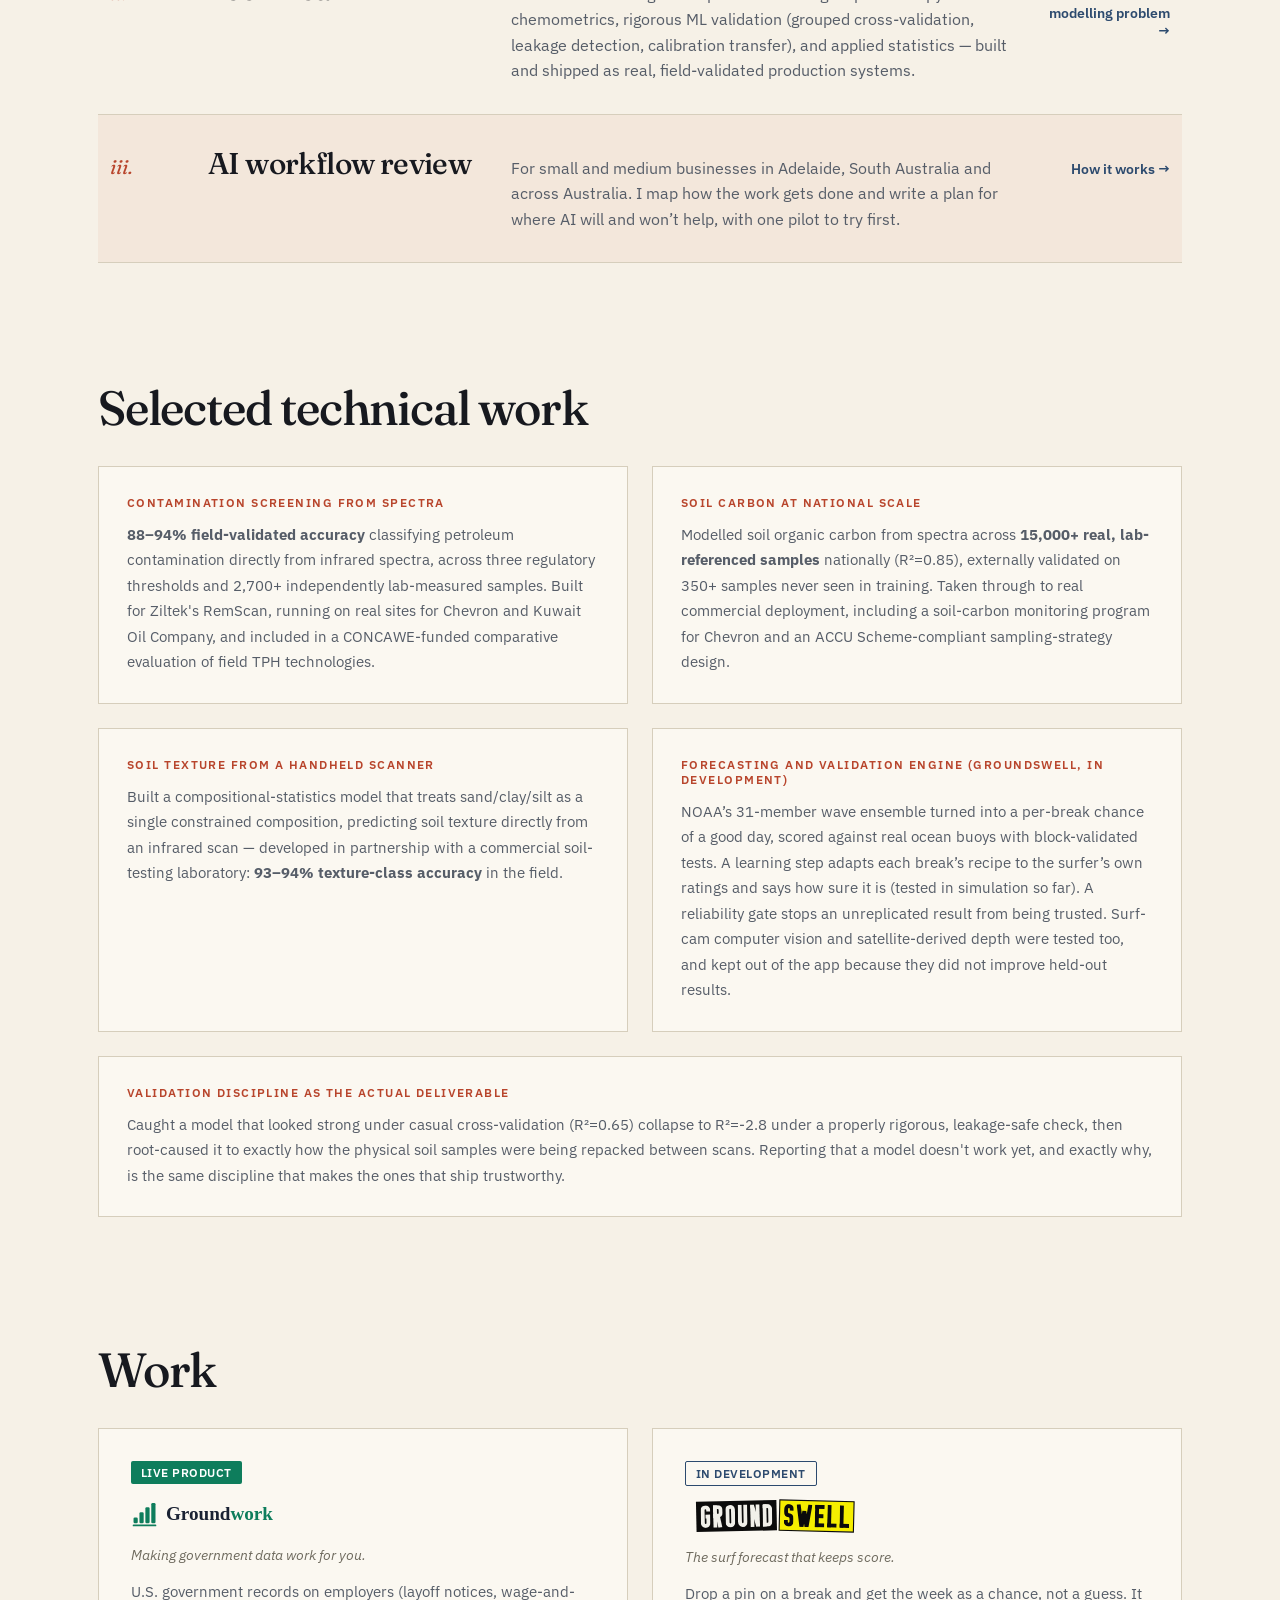
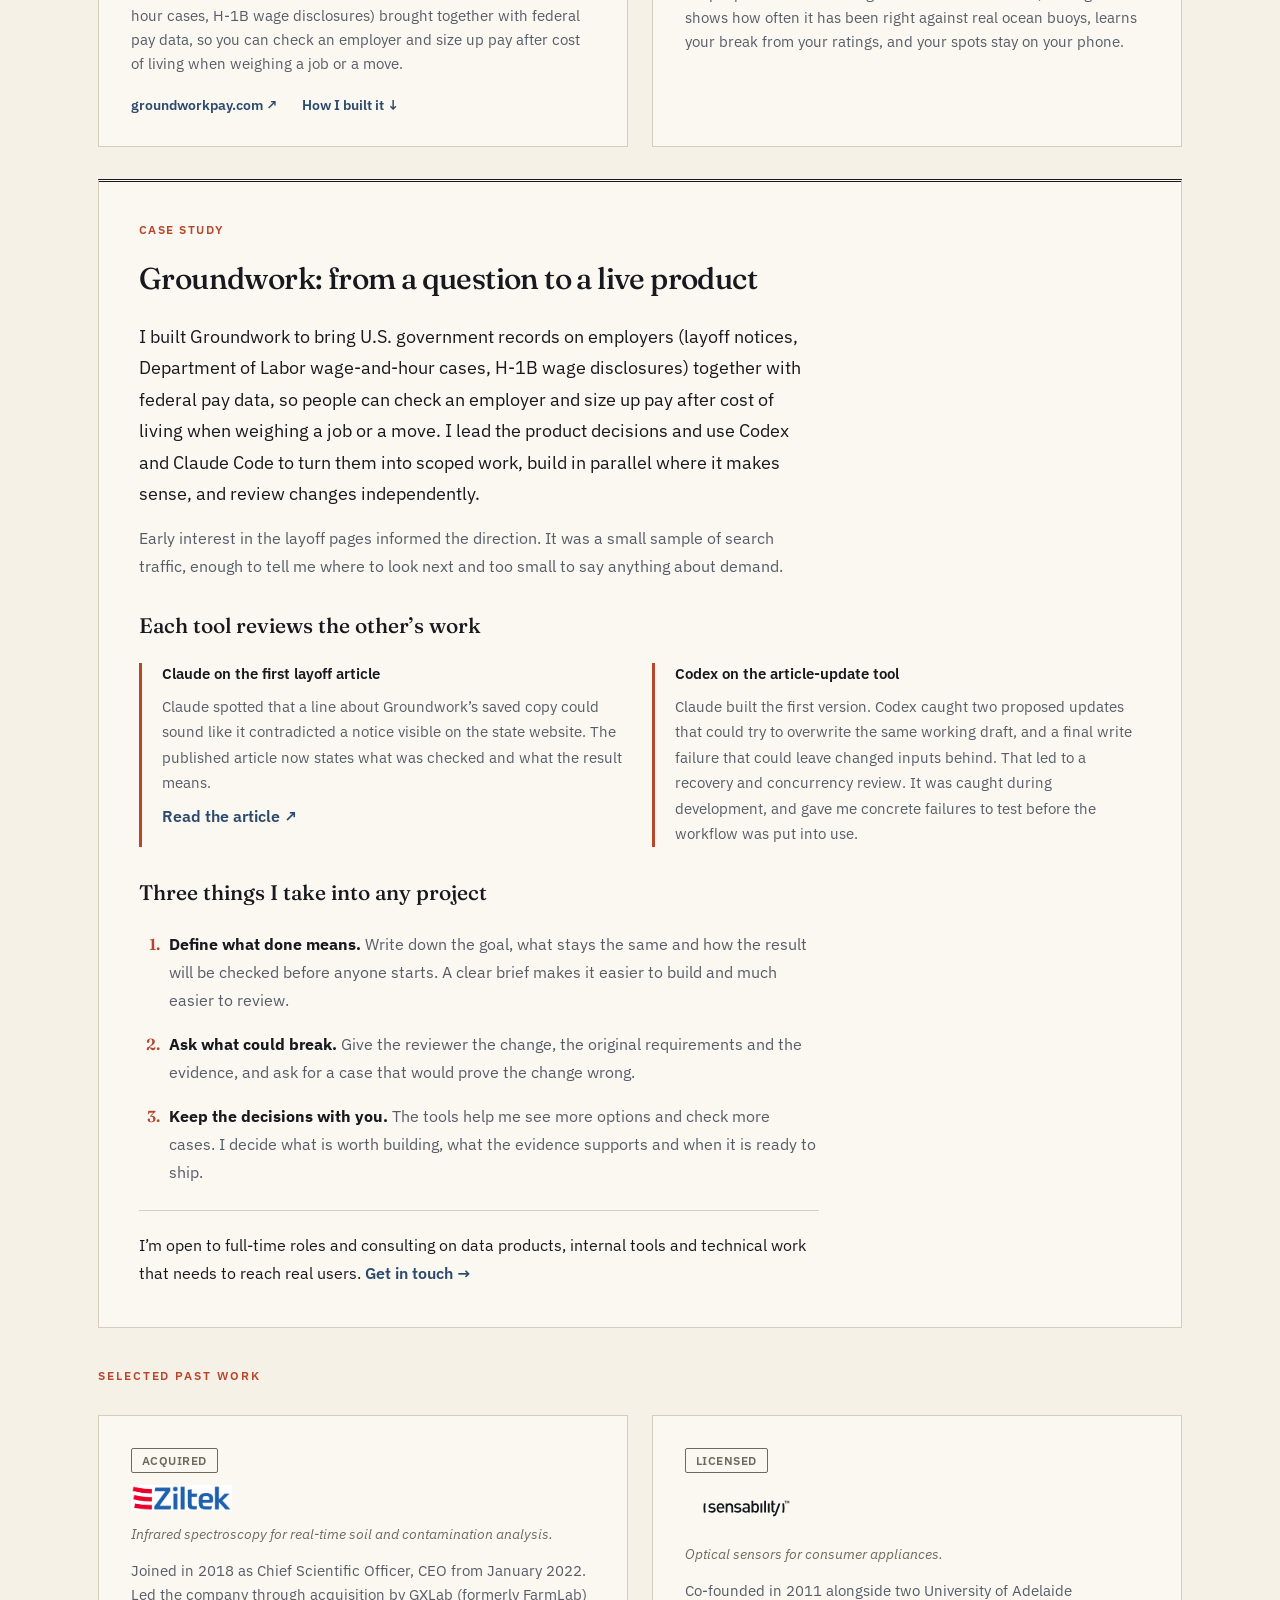
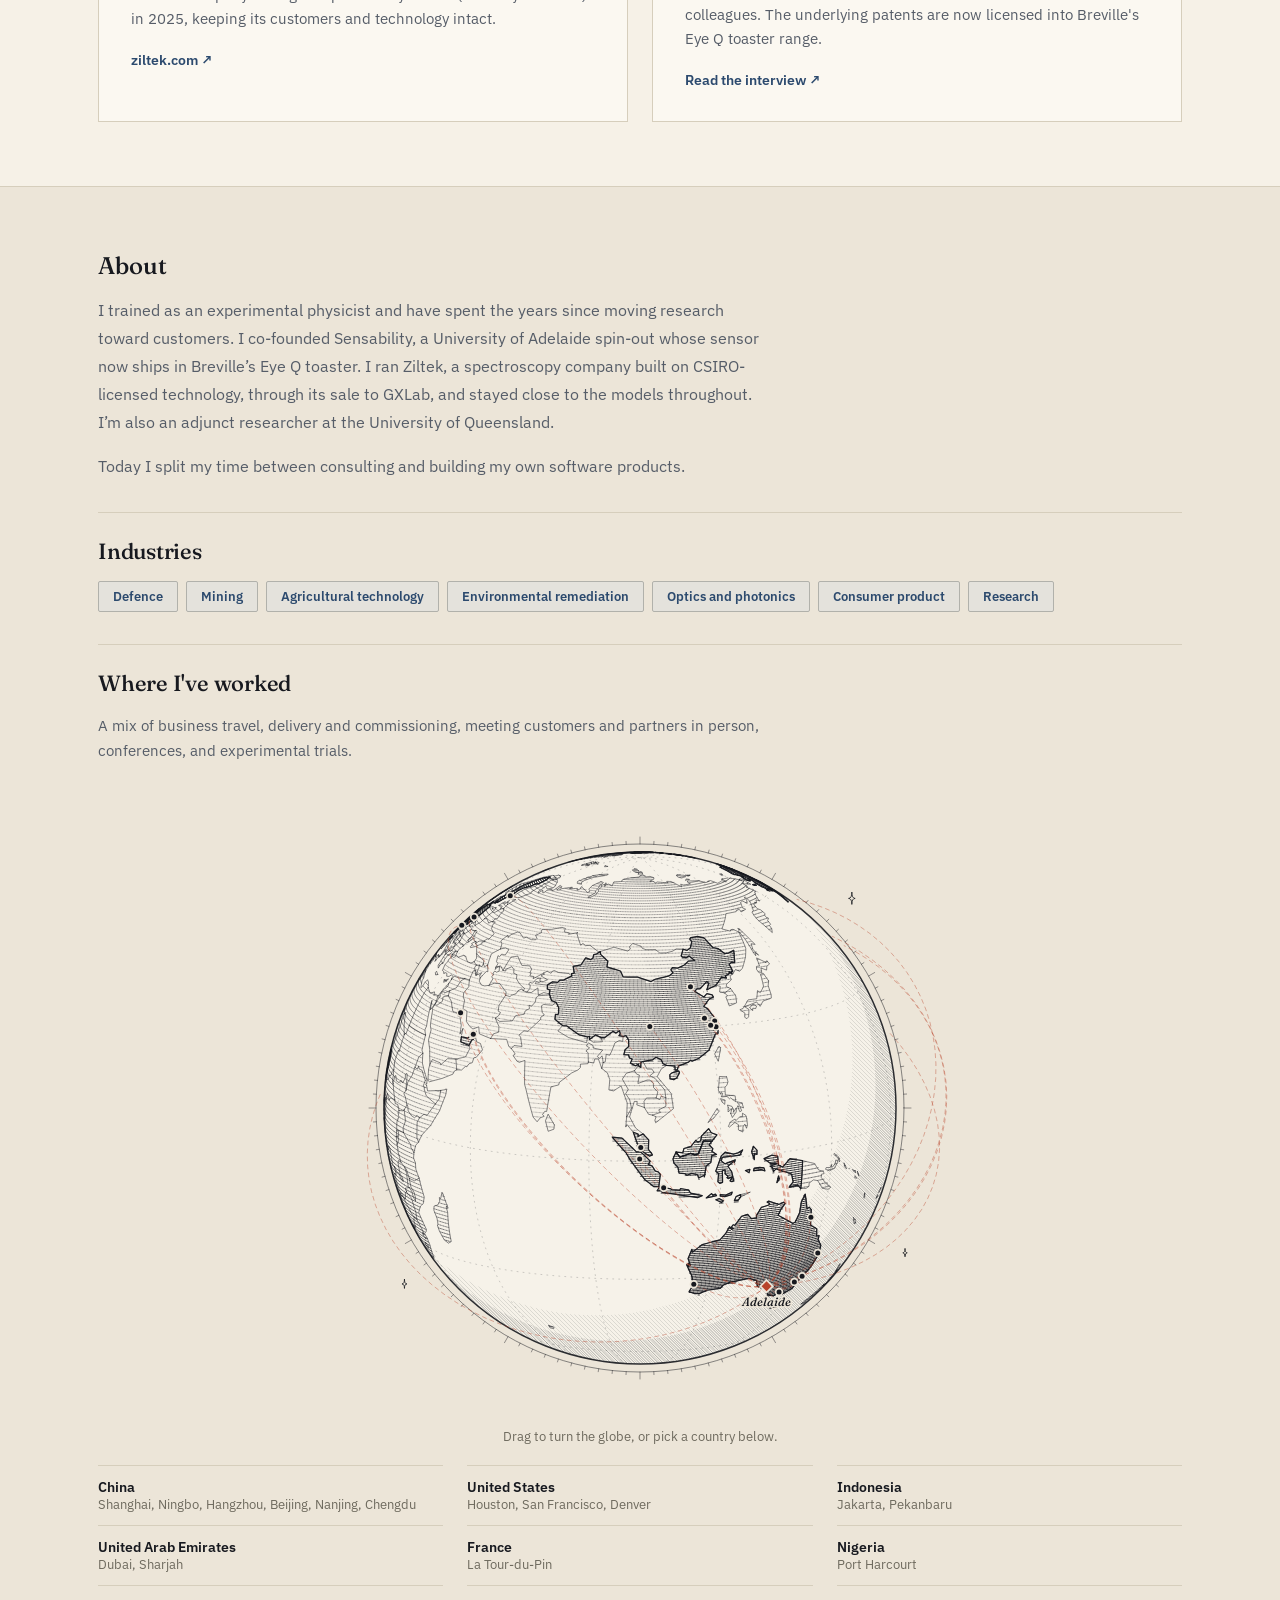
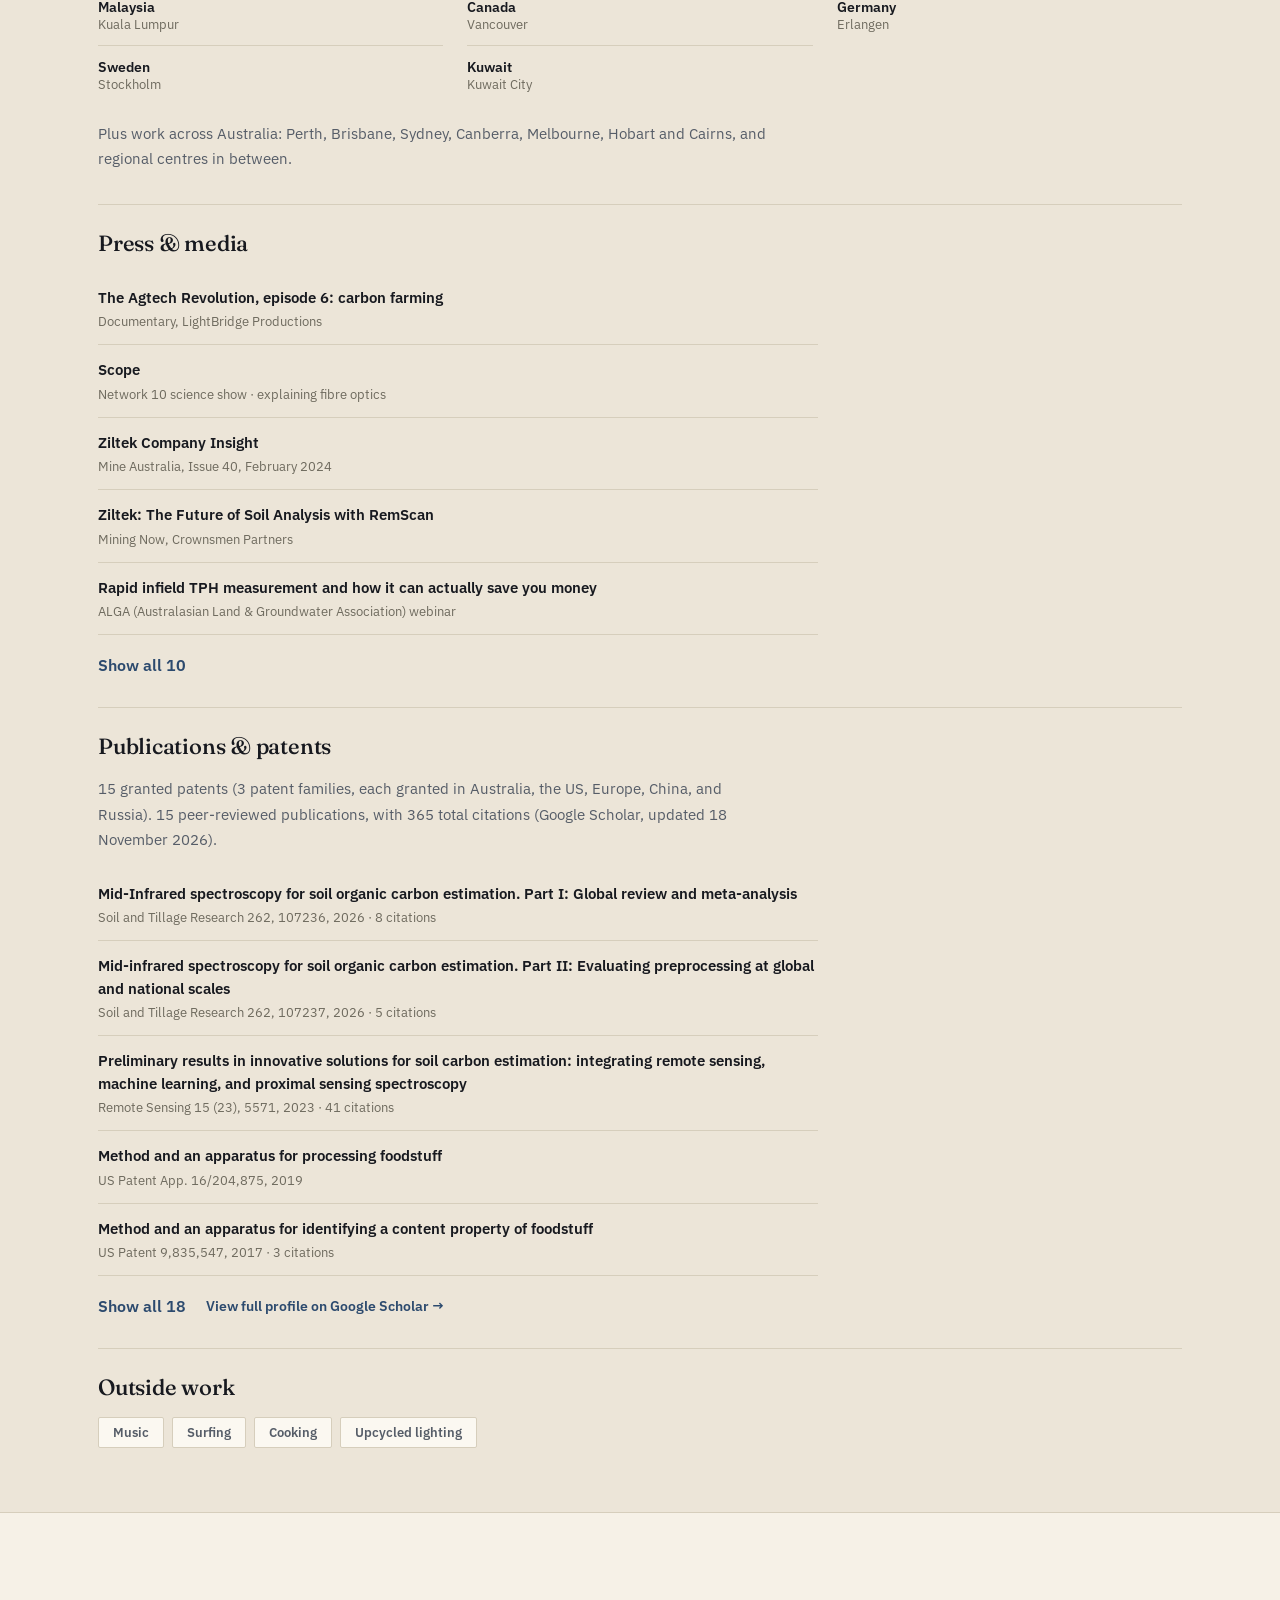
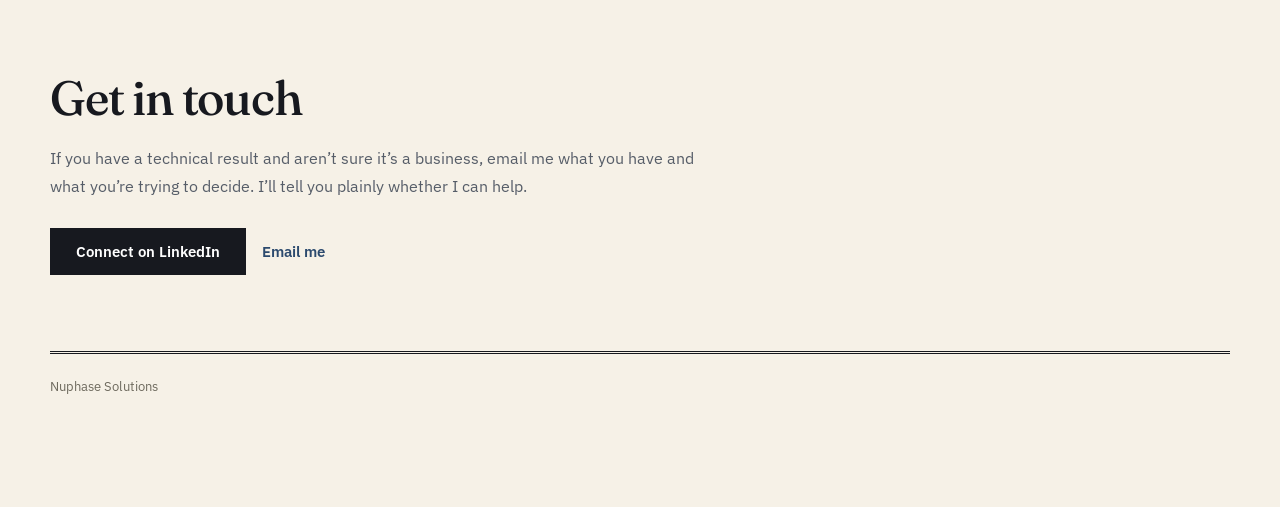
==== commit d805c9b5: "Groundswell: new logo and copy (surf forecast that keeps score, in development) Co-Authored-By: Clau" ====
--- a/index.html
+++ b/index.html
@@ -164,8 +164,8 @@
         <p>Built a compositional-statistics model that treats sand/clay/silt as a single constrained composition, predicting soil texture directly from an infrared scan &mdash; developed in partnership with a commercial soil-testing laboratory: <strong>93&ndash;94% texture-class accuracy</strong> in the field.</p>
       </div>
       <div class="card">
-        <div class="card-label">Physical and statistical modelling beyond a spreadsheet</div>
-        <p>Building the physics and validation engine behind Groundswell (in active development): real wave physics, satellite imagery, and computer vision, tested against real ocean buoy networks through a custom reliability gate built to stop an unreplicated result from being trusted.</p>
+        <div class="card-label">Forecasting and validation engine (Groundswell, in development)</div>
+        <p>NOAA&rsquo;s 31-member wave ensemble turned into a per-break chance of a good day, scored against real ocean buoys with block-validated tests. A learning step adapts each break&rsquo;s recipe to the surfer&rsquo;s own ratings and says how sure it is (tested in simulation so far). A reliability gate stops an unreplicated result from being trusted. Surf-cam computer vision and satellite-derived depth were tested too, and kept out of the app because they did not improve held-out results.</p>
       </div>
       <div class="card" style="grid-column: 1 / -1;">
         <div class="card-label">Validation discipline as the actual deliverable</div>
@@ -190,10 +190,10 @@
         </div>
       </div>
       <div class="card work-card">
-        <span class="tag-pill in-progress">In progress</span>
+        <span class="tag-pill in-progress">In development</span>
         <img class="logo" src="assets/groundswell-logo.svg" alt="Groundswell">
-        <p class="tagline">Find the best surf around you.</p>
-        <p class="desc">Surf forecasts for any GPS point on Earth, built from open wave and satellite data and sharpened with machine learning trained on real surf-cam footage.</p>
+        <p class="tagline">The surf forecast that keeps score.</p>
+        <p class="desc">Drop a pin on a break and get the week as a chance, not a guess. It shows how often it has been right against real ocean buoys, learns your break from your ratings, and your spots stay on your phone.</p>
       </div>
     </div>
 
--- a/styles.css
+++ b/styles.css
@@ -199,7 +199,7 @@
 .tag-pill.in-progress { background: transparent; border: 1px solid var(--accent); color: var(--accent); }
 .tag-pill.past { background: transparent; border: 1px solid var(--muted); color: var(--muted); }
 .work-subhead { font-size: 12px; font-weight: 600; text-transform: uppercase; letter-spacing: 0.16em; color: var(--red); margin: 8px 0 0; }
-.work-card img.logo { height: 36px; width: auto; display: block; }
+.work-card img.logo { height: 36px; width: auto; display: block; align-self: flex-start; object-position: left center; }
 .work-card .tagline { margin: 0; font-size: 14px; font-style: italic; color: var(--muted); letter-spacing: 0; text-transform: none; }
 .work-card p.desc { margin: 0; font-size: 15px; line-height: 1.6; color: var(--ink-soft); }
 
